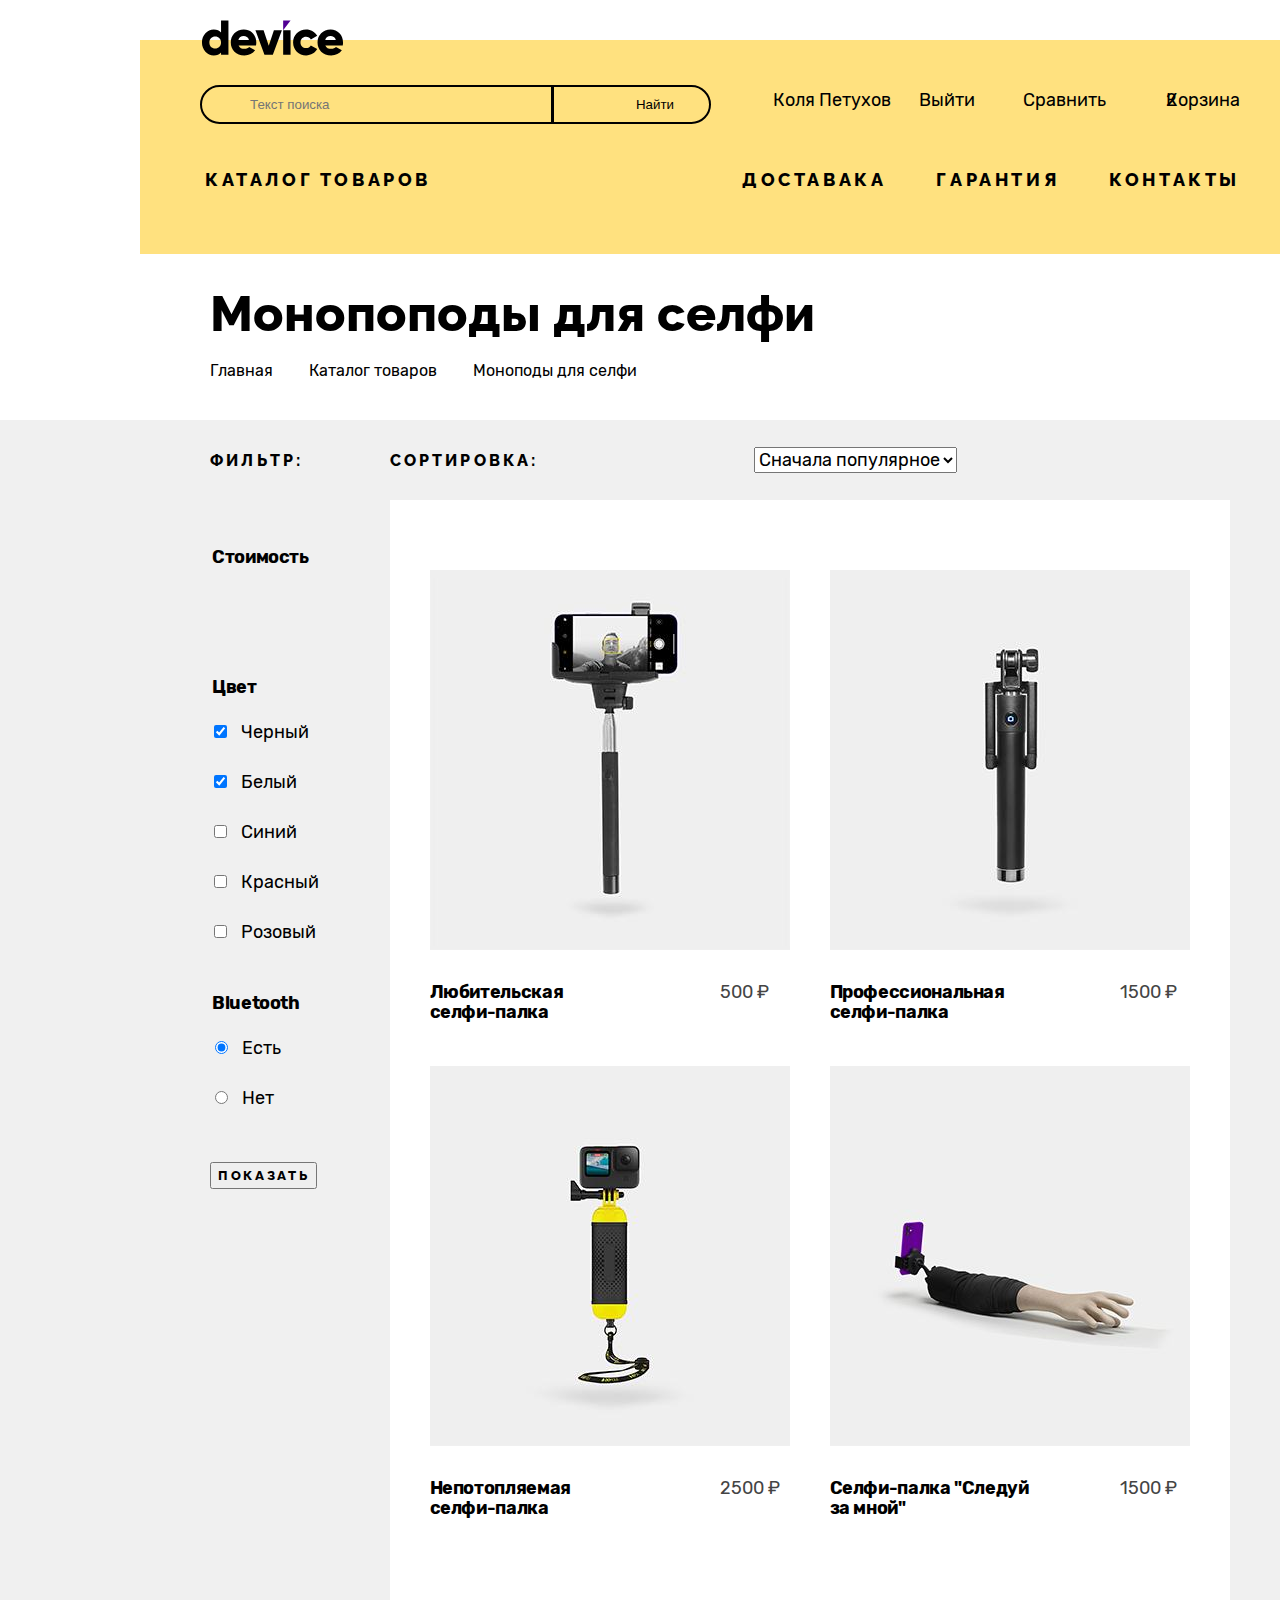
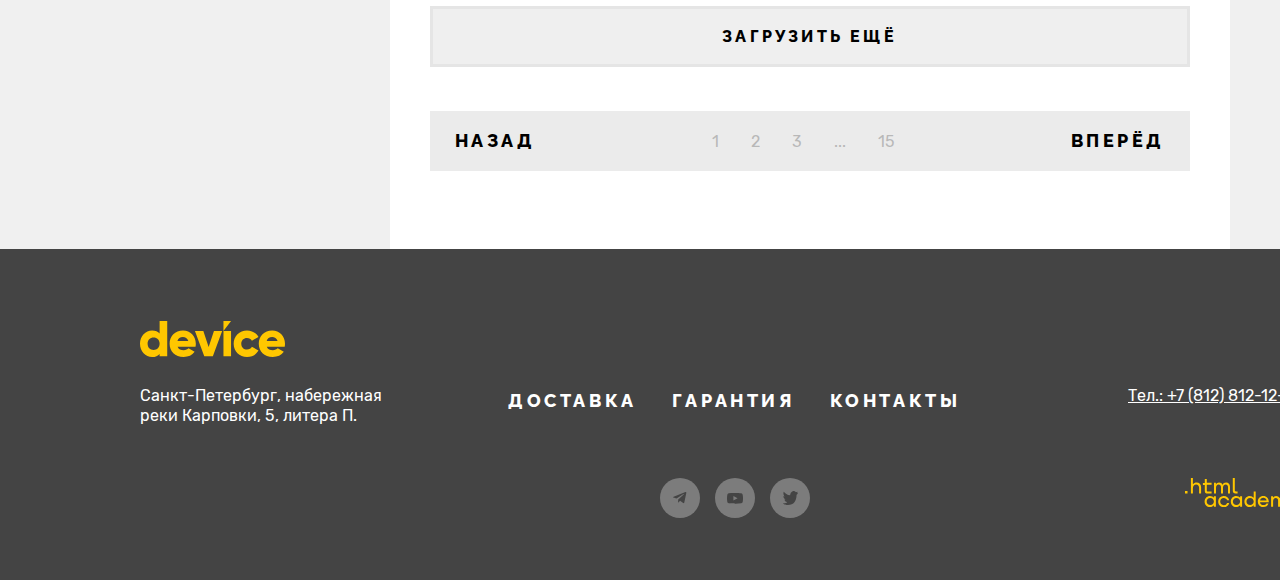
==== catalog.html @ 0ca926af "two pages add style tabl img" ====
<!DOCTYPE html>
<html lang="ru">

<head>
  <meta charset="UTF-8">
  <title>Страница каталога товаров</title>
  <link rel="stylesheet" href="styles/styles.css">
</head>

<body>
  <div class="page-container">
    <!--шапка-->
    <div class="conteiner">
      <header class="page-header">

        <!--Навигация-->

        <nav class="navigation сatalog-navigation">
          <ul class="navigation-list сatalog-navigation-user">

            <!--Лого-->

            <a class="link navigation-logo" href="index.html">
              <img class="logo" src="./images/header/logo-header.svg" alt="Логотип Интернет-магазина «Девайс»."
                width="145" height="36">
            </a>

            <form class="navigation-search" action="https://echo.htmlacademy.ru/" method="post">
              <label for="search">
                <span class="visually-hidden">Поиск</span>
                <input class="navigation-search-input catalog-navigation-search-input " name="navigation-search"
                  type="text" placeholder="Текст поиска">
                <button class="navigation-search-btn" type="submit">Найти</button>
              </label>
            </form>

            <ul class="navigation-list navigation-user">

              <li class="navigation-item">
                <a class="navigation-link catalog-user-acount" href="#">Коля Петухов</a>
              </li>

              <li class="navigation-item">
                <a class="navigation-link catalog-user-logout" href="#">Выйти</a>
              </li>

              <li class="navigation-item">
                <a class="navigation-link navigation-compare" href="#">Сравнить</a>
              </li>

              <li class="navigation-item">
                <a class="navigation-link catalog-user-curt" href="#">
                  <span class="quantity-cutrent-item">2</span>
                  Корзина

                </a>
              </li>


            </ul>

            <a class="navigation-catalog-store" href="catalog.html">
              Каталог товаров

            </a>


            <ul class="navigation-list navigation-servises">

              <li class="navigation-item">
                <a class="link navigation-link navigation-delivery" href="#">Доставака</a>
              </li>

              <li class="navigation-item">
                <a class="link navigation-link navigation-guarantee" href="#">Гарантия</a>
              </li>

              <li class="navigation-item">
                <a class="link navigation-link navigation-contacts" href="#">Контакты</a>
              </li>


            </ul>

        </nav>

      </header>
    </div>

    <!--Внутренняя страница-->

    <main class="main-inner">

      <!--Шапка внутренней страницы-->

      <header class="inner-header">

        <!--Главный заголовок внутренней страницы-->

        <h1 class="inner-header-title">Монопоподы для селфи</h1>

        <!--Хлебные крошки -->

        <ul class="header-breadcrambs-list">
          <li class="header-breadcrambs-item">
            <a class="breadcrambs-link" href="index.html">
              Главная
            </a>
          </li>
          <li class="header-breadcrambs-item">
            <a class="breadcrambs-link" href="catalog.html">
              Каталог товаров
            </a>
          </li>
          <li class="header-breadcrambs-item">
            <a class="breadcrambs-link">
              Моноподы для селфи
            </a>
          </li>
        </ul>

      </header>

      <div class="inner-container">
        <div class="conteiner">
          <!--Каталлог с продуктами внутренней страницы-->

          <section class="conteiner catalog-products">

            <!--Фильтр каталога продуктов-->

            <h2 class="visually-hidden">Список товаров с фильтрами.</h2>
            <form class="catalog-filter" action="https://echo.htmlacademy.ru" method="get">
              <label class="filters-title">Фильтр:</label>

              <fieldset class="catalog-filter-range">
                <legend class="filtres-range-title">
                  Стоимость
                </legend>
              </fieldset>

              <fieldset class="catalog-filter-group">
                <legend class="catalog-filter-title">Цвет</legend>
                <ul class="catalog-filter-list">
                  <li class="catalog-filter-item">
                    <label class="control">
                      <input class="control-input" type="checkbox" name="Черный" checked>
                      Черный
                    </label>
                  </li>
                  <li class="catalog-filter-item">
                    <label class="control">
                      <input class="control-input" type="checkbox" name="Белый" checked>
                      Белый
                    </label>
                  </li>
                  <li class="catalog-filter-item">
                    <label class="control">
                      <input class="control-input" type="checkbox" name="Синий">
                      Синий
                    </label>
                  </li>
                  <li class="catalog-filter-item">
                    <label class="control">
                      <input class="control-input" type="checkbox" name="Красный">
                      Красный
                    </label>
                  </li>
                  <li class="catalog-filter-item">
                    <label class="control">
                      <input class="control-input" type="checkbox" name="Розовый">
                      Розовый
                    </label>
                  </li>
                </ul>
              </fieldset>

              <fieldset class="catalog-filter-group">
                <legend class="catalog-filter-title">Bluetooth</legend>
                <ul class="catalog-filter-list">
                  <li class="catalog-filter-item">
                    <label class="control">
                      <input class="control-input" type="radio" name="Bluetooth" value="Есть" checked>
                      Есть
                    </label>
                  </li>
                  <li class="catalog-filter-item">
                    <label class="control">
                      <input class="control-input" type="radio" name="Bluetooth" value="Нет">
                      Нет
                    </label>
                  </li>
                </ul>
              </fieldset>

              <button class="link button" type="submit">Показать</button>
            </form>



            <!--Карточки товаров-->
            <div class="product-conteiner">
              <!--Сортировка каталога товаров-->
              <div class="catalog-sorting-box">
                <label class="select-control-title">
                  сортировка:
                  <select class="select-control">
                    <option value="popular">Сначала популярное</option>
                    <option value="cheap">Сначала дешовое</option>
                    <option value="expensive">Сначала дорогое</option>
                  </select>
                </label>

                <!--кнопки переключения вида карточек товаров-->

                <a class="link sorting-button sorting-up" href="#">
                  <span class="visually-hidden"> По возрастанию.</span>
                </a>
                <a class="link sorting-button sorting-down" href="#">
                  <span class="visually-hidden"> По убыванию.</span>
                </a>
              </div>
              <ul class="products-card-list">

                <li class="products-card">
                  <a class="products-card-link" href="product.html">

                    <img class="products-card-image" src="./images/catalog-page/products/amateur-selfie-stick.jpg"
                      width="360" height="380" alt="Любительская селфи-палка.">
                    <h3 class="products-card-title">Любительская <br>селфи-палка</h3>
                    <b class="products-card-price">500 ₽</b>
                  </a>
                </li>
                <li class="products-card">
                  <a class="products-card-link" href="product.html">

                    <img class="products-card-image" src="./images/catalog-page/products/professional-selfie-stick.jpg"
                      width="360" height="380" alt="Любительская селфи-палка.">
                    <h3 class="products-card-title">Профессиональная<br>селфи-палка</h3>
                    <b class="products-card-price">1500 ₽</b>
                  </a>
                </li>

                <li class="products-card">
                  <a class="products-card-link" href="product.html">

                    <img class="products-card-image" src="./images/catalog-page/products/unsinkable-selfie-stick.jpg"
                      width="360" height="380" alt="Любительская селфи-палка.">
                    <h3 class="products-card-title">Непотопляемая<br>селфи-палка</h3>
                    <b class="products-card-price">2500 ₽</b>
                  </a>
                </li>

                <li class="products-card">
                  <a class="products-card-link" href="product.html">

                    <img class="products-card-image" src="./images/catalog-page/products/selfie-stick-follow-me.jpg"
                      width="360" height="380" alt="Любительская селфи-палка.">
                    <h3 class="products-card-title">Селфи-палка "Следуй<br>за мной"</h3>
                    <b class="products-card-price">1500 ₽</b>
                  </a>
                </li>
              </ul>

              <!--Кнопка карточек товаров -->

              <button class="product-show-more" type="button">Загрузить ещё</button>


              <!--Пагинация карточек товаров -->

              <ul class="pagination-list">
                <li class="pagination-item">

                  <a class="pagination-prev" href="#">
                    Назад
                    <span class="visually-hidden">Передыдущая страница.</span>
                  </a>

                </li>

                <li class="pagination-item">

                  <ul class="pagination-number-list">

                    <li class="pagination-number-item">
                      <a class="number-item-link">1</a>
                    </li>

                    <li class="pagination-number-item">
                      <a class="number-item-link" href="#">2</a>
                    </li>

                    <li class="pagination-number-item">
                      <a class="number-item-link" href="#">3</a>
                    </li>

                    <li class="pagination-number-item">
                      <a class="number-item-link">...</a>
                    </li>

                    <li class="pagination-number-item">
                      <a class="number-item-link" href="#">15</a>
                    </li>

                  </ul>

                </li>

                <li class="pagination-item">
                  <a class="pagination-next" href="#">Вперёд
                    <span class="visually-hidden">Cледующая страница</span>
                  </a>
                </li>


              </ul>
            </div>
          </section>
        </div>
      </div>
    </main>

    <!--Подвал каталага-->
    <div class="footer-container">
      <div class="conteiner">
        <footer class="page-footer">
          <a class="link footer-logo-link" href="index.html">
            <img class="logo footer-logo" src="./images/footer/logo-footer.svg"
              alt="Логотип Интернет-магазина «Девайс»." width="145" height="36"></a>
          <div class="footer-servises">
            <div class="footer-contacts">
              <h2 class="visually-hidden">Контакты</h2>
              <address class="contacts-address">
                <p class="contacts-address-description">Санкт-Петербург, набережная реки Карповки, 5, литера
                  П.
                </p>
              </address>
            </div>


            <!--навигация подвала -->

            <section class="footer-navigation">

              <h2 class="visually-hidden">Навигация</h2>

              <ul class="footer-navigation-list">

                <li class="footer-navigation-item">
                  <a class="link footer-navigation-link" href="#">Доставка</a>
                </li>

                <li class="footer-navigation-item">
                  <a class="link footer-navigation-link" href="#">Гарантия</a>
                </li>

                <li class="footer-navigation-item">
                  <a class="link footer-navigation-link" href="#">Контакты</a>
                </li>

              </ul>

            </section>

            <!--телефон подвала-->

            <a class="footer-contacts-tel" href="tel:+78128121212">Тел.: +7 (812) 812-12-12</a>
          </div>
          <!--Социальные сети подвала-->
          <div class="footer-social-conteiner">
            <div class="footer-social">
              <ul class="footer-social-list">
                <li class="footer-social-item">
                  <a class="footer-social-link" href="https://t.me/htmlacademy">
                    <svg class="footer-social-ico" width="14" height="12" viewBox="0 0 14 12" fill="none"
                      xmlns="http://www.w3.org/2000/svg">
                      <path
                        d="M12.44.07.62 4.63c-.8.33-.8.78-.14.98l3.03.94 7.02-4.43c.33-.2.64-.09.39.13l-5.7 5.13-.2 3.13c.3 0 .44-.14.61-.3l1.48-1.44 3.06 2.27c.57.31.97.15 1.12-.53l2-9.48c.21-.83-.3-1.2-.85-.96Z"
                        fill="CurrentColor" />
                    </svg>
                    <span class="visually-hidden">Telegram</span>
                  </a>
                </li>

                <li class="footer-social-item">
                  <a class="footer-social-link" href="https://youtube.com/user/htmlacademyru">
                    <svg class="footer-social-ico" width="16" height="11" viewBox="0 0 16 11" fill="none"
                      xmlns="http://www.w3.org/2000/svg">
                      <path
                        d="M15.67 1.67c-.1-.32-.27-.61-.51-.84-.25-.24-.56-.41-.9-.5C13.01 0 8 0 8 0 5.9-.02 3.8.08 1.74.32 1.4.4 1.1.58.84.82c-.24.24-.42.53-.51.85A19.4 19.4 0 0 0 0 5.34C0 6.56.1 7.79.33 9c.09.32.27.61.51.85.25.23.56.4.9.5 1.27.32 6.26.32 6.26.32 2.09.02 4.18-.08 6.26-.31.34-.09.65-.26.9-.5.24-.23.42-.52.5-.84.24-1.21.35-2.44.34-3.67.02-1.23-.1-2.46-.33-3.68ZM6.4 7.62V3.05l4.18 2.29L6.4 7.62Z"
                        fill="CurrentColor" />
                    </svg>
                    <span class="visually-hidden">Youtube</span>
                  </a>
                </li>

                <li class="footer-social-item">
                  <a class="footer-social-link" href="https://t.me/htmlacademy">
                    <svg class="footer-social-ico" width="15" height="15" viewBox="0 0 15 15" fill="none"
                      xmlns="http://www.w3.org/2000/svg">
                      <path
                        d="M9.7.16c1.5-.5 2.6.3 3.2 1.1.5-.2 1.1-.4 1.7-.6 0 .8-.5 1.4-.8 1.6.7.2 1.2-.4 1.2-.4-.1.9-.9 1.7-1.4 1.9-.2 6.3-2.8 10.4-8.9 10.3h-.4c-.3 0-3.7-.4-4.3-1.8 2 .2 3.4-.4 4.1-1.1-.8-.3-2.4-.4-2.6-2.8.3.2.5.3 1.1.2-1.1-.8-2.3-1.5-2.2-3.5.3.3.9.5 1.2.4C1 5.26-.2 2.36.8.86c1.6 1.7 3.3 3.4 6.3 3.5.2-2.1 1-3.5 2.6-4.2Z"
                        fill="CurrentColor" />
                    </svg>
                    <span class="visually-hidden">Twitter</span>
                  </a>
                </li>
              </ul>
            </div>

            <div class="copyright">
              <a class="copyright-link" href="https://htmlacademy.ru/">
                <svg width="115" height="33" viewBox="0 0 115 33" fill="none" xmlns="http://www.w3.org/2000/svg">
                  <path
                    d="M0 12.9v2.6h2.5v-2.6H0ZM11.6 4.5c-1.6 0-2.8.7-3.6 1.7h-.1V0h-2v15.5h2v-5.3c0-2.1 1.3-3.6 3.3-3.6 1.8 0 2.9 1.4 2.9 3.2v5.7h2V9.4c.1-3-1.8-4.9-4.5-4.9ZM26.6 4.8h-4.8V1.1h-2v3.8h-1.9v2h1.9v6c0 1.7 1 2.7 2.7 2.7h4.1v-2h-3.7c-.7 0-1.1-.4-1.1-1.1V6.8h4.8v-2ZM41.1 4.6c-1.6 0-2.9.8-3.5 2.1h-.1c-.6-1.2-1.8-2.1-3.4-2.1-1.4 0-2.5.8-3.1 1.8h-.1V4.8H29v10.6h2V10c0-2 1-3.5 2.6-3.5 1.5 0 2.4 1 2.4 2.6v6.3h2V9.8c0-2.4 1.4-3.3 2.6-3.3 1.5 0 2.4 1 2.4 2.6v6.3h2V8.9c.1-2.5-1.4-4.3-3.9-4.3ZM47.8 12.7c0 1.7 1 2.7 2.8 2.7h2v-2h-1.7c-.7 0-1.1-.4-1.1-1.1V0h-2v12.7ZM28.9 19.7c-.9-1.1-2.2-1.8-3.9-1.8-3.1 0-5.4 2.3-5.4 5.6s2.3 5.6 5.4 5.6c1.8 0 3-.8 3.8-1.9h.1v1.6h2V18.2h-2v1.5Zm-3.6 7.4c-2.2 0-3.6-1.6-3.6-3.6s1.4-3.6 3.6-3.6 3.6 1.6 3.6 3.6c0 1.9-1.4 3.6-3.6 3.6ZM44.2 22c-.5-2.4-2.6-4.1-5.4-4.1a5.4 5.4 0 0 0-5.6 5.6c0 3.1 2.2 5.6 5.6 5.6 2.8 0 4.9-1.8 5.4-4.2h-2.1a3.4 3.4 0 0 1-3.3 2.3c-2.2 0-3.6-1.6-3.6-3.6s1.4-3.6 3.6-3.6c1.6 0 2.8 1 3.3 2.2h2.1V22ZM55.1 19.7c-.9-1.1-2.2-1.8-3.9-1.8-3.1 0-5.4 2.3-5.4 5.6s2.3 5.6 5.4 5.6c1.8 0 3-.8 3.8-1.9h.1v1.6h2V18.2h-2v1.5Zm-3.6 7.4c-2.2 0-3.6-1.6-3.6-3.6s1.4-3.6 3.6-3.6 3.6 1.6 3.6 3.6c0 1.9-1.5 3.6-3.6 3.6ZM68.7 19.8c-.9-1.1-2.2-1.9-3.9-1.9-3.1 0-5.4 2.3-5.4 5.6s2.2 5.6 5.4 5.6c1.7 0 3-.8 3.8-1.8h.1v1.5h2V13.4h-2v6.4Zm-3.6 7.3c-2.2 0-3.6-1.6-3.6-3.6s1.4-3.6 3.6-3.6 3.6 1.6 3.6 3.6c-.1 2-1.5 3.6-3.6 3.6ZM78.3 17.9c-3.3 0-5.5 2.5-5.5 5.6 0 3 2.1 5.6 5.5 5.6 2.5 0 4.5-1.3 5.2-3.6h-2.1c-.5 1-1.6 1.6-3 1.6-1.9 0-3.3-1.3-3.4-2.9h8.8c.2-3.6-2-6.3-5.5-6.3Zm0 1.9c1.7 0 3 1 3.3 2.6h-6.5c.3-1.5 1.5-2.6 3.2-2.6ZM98.2 17.9c-1.6 0-2.9.8-3.6 2h-.1c-.6-1.2-1.8-2-3.4-2-1.4 0-2.5.7-3.1 1.8v-1.5h-1.9v10.6h2v-5.4c0-2 1-3.4 2.6-3.5 1.5 0 2.4 1 2.4 2.6v6.3h2v-5.6c0-2.4 1.4-3.3 2.6-3.3 1.5 0 2.4 1 2.4 2.6v6.3h2v-6.5c.1-2.6-1.4-4.4-3.9-4.4ZM109.4 27l-3.6-8.9h-2.2l4.8 11.6c-.3.9-.7 1.2-1.7 1.2h-2.5v2h2.5c1.8 0 2.8-.8 3.5-2.6l4.7-12.2h-2.1l-3.4 8.9Z"
                    fill="#FFC700" />
                </svg>
              </a>
            </div>
          </div>
        </footer>
      </div>
    </div>
  </div>
</body>

</html>
---- styles/styles.css ----
/* Rubik */

@font-face {
  font-family: "Rubik";
  font-style: normal;
  font-weight: 400;
  font-display: swap;
  src: url("../fonts/rubik/rubik-400.woff2") format("woff2");
  font-display: swap;
}

@font-face {
  font-family: "Rubik";
  font-style: normal;
  font-weight: 700;
  font-display: swap;
  src: url("../fonts/rubik/rubik-700.woff2") format("woff2");
  font-display: swap;
}

/* Raleway */

@font-face {
  font-family: "Raleway";
  font-style: normal;
  font-weight: 800;
  font-display: swap;
  src: url("../fonts/raleway/raleway-800.woff2") format("woff2");
  font-display: swap;
}

.page-container {
  width: 1440px;
  margin: 0 auto;
  background-color: #ffffff;
  box-shadow: 0px 0px 15px rgba(0, 0, 0, 0.2);
}
.visually-hidden {
  position: absolute;
  width: 1px;
  height: 1px;
  margin: -1px;
  padding: 0;
  border: 0;
  clip: rect(0 0 0 0);
  overflow: hidden;
}

.conteiner {
  width: 1160px;
  margin: 0 auto;
}
.conteiner-background {
  width: 1440px;
  margin: 0 auto;
  background: #f0f0f0;
  margin-bottom: 70px;
}

.footer-container {
  width: 1440px;
  margin: 0 auto;
  background: #444444;
}

.inner-container {
  width: 1440px;
  margin: 0 auto;
  background: #f0f0f0;
}

.product-conteiner {
  width: 840px;
  margin: 0 auto;
  background: #ffffff;
}

html {
  height: 100%;
}

body {
  margin: 0;
  display: flex;
  flex-direction: column;
  min-height: 100%;
  font-family: "rubik", sans-serif;
  font-size: 18px;
  line-height: 30px;
  color: #000000;
  background-color: #ffffff;
}

/* Pages */

.page-header {
  background-color: #ffe17f;
}

.link {
  position: relative;
  font-family: "Raleway", sans-serif;
  font-style: normal;
  font-weight: 800;
  line-height: 21px;
  letter-spacing: 0.2em;
  text-transform: uppercase;
  text-decoration: none;
  color: inherit;
}

/* Header navigation */

.navigation {
  position: relative;
  display: flex;
  flex-wrap: wrap;
  margin: 0 auto;
  margin-top: 40px;
  padding: 45px 60px 135px;
}

.сatalog-navigation {
  padding-bottom: 37px;
}

.navigation-logo {
  position: absolute;
  top: -20px;
  left: 60px;
}

.navigation-list {
  margin: 0;
  padding: 0;
  list-style: none;
  display: flex;
  margin-left: auto;
}
.сatalog-navigation-user {
  display: flex;
  flex-wrap: wrap;
}

.navigation-search {
  width: 516px;
  margin-right: 52px;
}

.navigation-search-input {
  padding: 10px 0 10px 48px;
  width: 302px;
  margin-right: -7px;
  margin-bottom: 45px;
  background: transparent;
  border: 2px solid #000000;
  border-radius: 50px 0px 0px 50px;
}
.catalog-navigation-search-input {
  margin-right: -7px;
}

.navigation-search-btn {
  padding: 10px 0 10px 48px;
  width: 160px;
  background: transparent;
  border: 2px solid #000000;
  border-radius: 0px 50px 50px 0px;
}

.navigation-login {
  margin-right: 198px;
}

.catalog-user-logout {
  margin-right: 48px;
}

.catalog-user-acount {
  width: 119px;
  margin-right: 28px;
}

.navigation-compare {
  margin-right: 60px;
}

.quantity-cutrent-item {
  position: absolute;
}

.navigation-user a {
  font-style: normal;
  font-weight: 400;
  text-decoration: none;
  color: inherit;
}

.navigation-servises {
  padding: 0;
  font-family: "Raleway", sans-serif;
  font-style: normal;
  font-weight: 800;
  line-height: 21px;
  letter-spacing: 0.2em;
  text-transform: uppercase;
  margin-bottom: 27px;
}

.navigation-catalog-store {
  width: 236px;
  text-align: center;
  font-family: "Raleway", sans-serif;
  font-style: normal;
  font-weight: 800;
  font-size: 18px;
  line-height: 21px;
  letter-spacing: 0.2em;
  text-transform: uppercase;
  color: inherit;
  text-decoration: none;
  z-index: 2;
}

.navigation-guarantee {
  margin-right: 50px;
}

.navigation-delivery {
  margin-right: 50px;
}
.main-conteiner {
  flex-grow: 1;
}

.main-index {
  background-color: #ffffff;
}

/* Slider */
.conteiner .slider {
  margin-top: 2px;
  margin-bottom: 108px;
}

/* Togle wrap sliders*/

.slider-one {
  display: flex;
}

.slider-two {
  display: flex;
}

.slider-tree {
  display: flex;
}

.slider {
  margin: 0;
  padding: 0;
  position: relative;
  display: flex;
}

.slider-image {
  margin-top: -168px;
}

.slider-controls {
  display: flex;
  position: absolute;
  top: 56px;
}

/*Slider right left button */

.slider-prev {
  padding: 0;
  margin-left: 30px;
  margin-right: 475px;
  width: 20px;
  background-image: url("../images/main-page/slider/arrow-slider.svg");
  block-size: 60px;
  background-position: center;
  border: none;
  background-color: transparent;
  cursor: pointer;
}

.slider-next {
  padding: 0;
  width: 20px;
  background-image: url("../images/main-page/slider/arrow-slider.svg");
  block-size: 60px;
  background-position: center;
  border: none;
  background-color: transparent;
  transform: rotate(180deg);
  cursor: pointer;
}

/*slider white number*/

.slider-number {
  position: absolute;
  top: -70px;
  right: 49px;
  font-style: normal;
  font-weight: 700;
  font-size: 180px;
  text-align: right;
  color: #ffffff;
}

.slider-right-colum {
  position: relative;
  width: 560px;
  padding: 0 0 38px;
}

/*Slider pagination */

.slider-item-pagination {
  padding: 0;
  margin: 0 auto;
  position: absolute;
  bottom: 165px;
  right: 0;
  display: flex;
}

.item-pagination-button {
  padding: 0%;
  margin: 0 auto;
  width: 12px;
  height: 12px;
  background: #ffffff;
  border: 2px solid #000000;
  border-radius: 50%;
  cursor: pointer;
}

.item-pagination-button-current {
  background: #000000;
}

.item-pagination:not(:last-child) {
  margin-right: 20px;
}

/*Slider description */

.slider-item-slogan {
  padding: 0;
  margin: -28px 15px 29px 40px;
  font-family: "Raleway", sans-serif;
  font-style: normal;
  font-weight: 800;
  font-size: 50px;
  line-height: 50px;
}

.slider-item-description {
  padding: 0;
  margin: 0 0 60px 40px;
  font-style: normal;
  font-weight: 400;
}

.slider-item-more {
  margin: 0 485px 60px 40px;
}

/* Sliders dl description*/

.slider-item-features {
  padding: 0;
  margin: 0;
  margin-left: 40px;
  margin-top: 60px;
  display: flex;
  position: relative;
}

.slider-item-feature-name {
  margin-top: 42px;
  margin-right: 20px;
  font-style: normal;
  font-weight: 400;
  font-size: 16px;
  color: #444444;
}

.slider-item-feature-value {
  margin: 0;
  position: absolute;
  top: 10px;
  width: 102px;
  height: 30px;
  font-style: normal;
  font-weight: 400;
  font-size: 36px;
}

.slider-item-feature-value:last-child {
  left: 158px;
}

.slider-item-features-braslet {
  position: relative;
  padding: 0;
  margin: 0;
  margin-top: 89px;
}
.slider-item-feature-name-braslet {
  padding: 0;
  margin: 0;
  margin-left: 40px;
  font-style: normal;
  font-weight: 400;
  font-size: 16px;
  color: #444444;
}
.slider-item-feature-value-braslet {
  padding: 0;
  margin: 0;
  position: absolute;
  top: -40px;
  left: 40px;
  font-style: normal;
  font-weight: 400;
  font-size: 36px;
}

.slider-item-features-stick {
  position: relative;
  display: flex;
  padding: 0;
  margin: 0;
  margin-top: 60px;
}

.slider-item-feature-name-stick {
  padding: 0;
  margin: 0;
  margin-top: 25px;
  margin-left: 40px;
  font-style: normal;
  font-weight: 400;
  font-size: 16px;
  color: #444444;
}
.slider-item-feature-value-stick {
  padding: 0;
  margin: 0;
  top: -10px;
  position: absolute;
  left: 40px;
  font-style: normal;
  font-weight: 400;
  font-size: 36px;
}

.slider-item-feature-value-stick:nth-child(4) {
  left: 176px;
}
.slider-item-feature-value-stick:nth-child(6) {
  left: 294px;
}

/*Product categoty */

.categories-container {
  margin-bottom: 134px;
}

.categories-list {
  display: flex;
  flex-wrap: wrap;
  margin: 0;
  padding: 0;
  list-style-type: none;
}

.catalog-category-item {
  width: 160px;
  margin-right: 40px;
}

.catalog-category-item:last-child {
  margin-right: 0;
}

.catalog-category-link {
  display: block;
  margin: 0;
  padding: 0;
  font-family: "Raleway", sans-serif;
  font-size: 18px;
  line-height: 24px;
  letter-spacing: -0.02em;
  text-decoration: none;
  color: #000000;
  transition: opacity 200ms ease;
}

.catalog-category-title {
  display: block;
  min-height: 60px;
}

.catalog-category-link::before {
  content: " ";
  display: block;
  width: 160px;
  height: 160px;
  margin-bottom: 33px;
  background-color: #ffe17f;
  background-position: 50% 50%;
  background-size: 50%;
  background-repeat: no-repeat;
  transition: background-color 500ms ease;
}

.category-vr::before {
  background-image: url("../images/main-page/product-category/virtual.svg");
}

.category-monopode::before {
  background-image: url("../images/main-page/product-category/monopods.svg");
}

.category-cameras::before {
  background-image: url("../images/main-page/product-category/action-camera.svg");
}

.category-fitness::before {
  background-image: url("../images/main-page/product-category/fitness-bracelets.svg");
}

.category-watches::before {
  background-image: url("../images/main-page/product-category/smart-watch.svg");
}

.category-quadrocopters::before {
  background-image: url("../images/main-page/product-category/cvadrocopter.svg");
}

.catalog-category-link:hover::before {
  background-color: #ffc700;
}

.catalog-category-link:active {
  opacity: 0.3;
}

.catalog-category-link:focus {
  outline: 2px solid #af4fff;
  outline-offset: 2px;
}

/*Servises */

.servises {
  min-height: 289px;
}

.servises-item-features {
  position: relative;
  padding: 0;
  margin: 0;
}
.item-feature-name {
  position: absolute;
  top: -42px;
  width: 280px;
  padding: 0;
  font-family: "Raleway", sans-serif;
  font-style: normal;
  font-weight: 800;
  font-size: 18px;
  line-height: 21px;
  letter-spacing: 0.2em;
  text-transform: uppercase;
}

.item-feature-name-garanty {
  position: absolute;
  top: 50px;
  width: 280px;
  padding: 10px 120px 10px 20px;
  font-family: "Raleway", sans-serif;
  font-style: normal;
  font-weight: 800;
  font-size: 18px;
  line-height: 21px;
  letter-spacing: 0.2em;
  text-transform: uppercase;
}

.item-feature-name-credit {
  position: absolute;
  top: 120px;
  width: 280px;
  padding: 10px 120px 10px 20px;
  font-family: "Raleway", sans-serif;
  font-style: normal;
  font-weight: 800;
  font-size: 18px;
  line-height: 21px;
  letter-spacing: 0.2em;
  text-transform: uppercase;
}
.item-feature-name-current {
  position: absolute;
  top: -42px;
  width: 280px;
  padding: 10px 120px 10px 20px;
  font-family: "Raleway", sans-serif;
  font-style: normal;
  font-weight: 800;
  font-size: 18px;
  line-height: 21px;
  letter-spacing: 0.2em;
  text-transform: uppercase;
  color: #ffe17f;
  background: #000000;
}
.item-feature-value {
  position: relative;
  width: 448px;
  padding: 0;
  padding-top: 60px;
  margin-left: 543px;
}
.item-feature-value-title {
  width: 242px;
  position: absolute;
  left: -3px;
  top: -28px;
  font-family: "Raleway", sans-serif;
  font-style: normal;
  font-weight: 800;
  font-size: 50px;
  line-height: 50px;
}

/* Delivery rare */
.delivery-rare-product {
  background: #f0f0f0;
  margin-bottom: 70px;
}

.delivery-rare-product-link {
  width: 910px;
  padding: 40px 125px;
  font-family: "Raleway", sans-serif;
  font-style: normal;
  font-weight: 800;
  font-size: 20px;
  line-height: 23px;
  text-align: center;
  letter-spacing: 0.2em;
  text-transform: uppercase;
}

/* Slider pagination */

.slider-item-pagination {
  list-style: none;
}

/* About- Contacts */
.about-contacts-bloc {
  display: flex;
  color: #000000;
  background-color: #ffffff;
  padding: 47px 0 80px;
}
.about {
  width: 580px;
  padding-right: 23px;
}
.about h2 {
  font-family: "Raleway", sans-serif;
  font-style: normal;
  font-weight: 800;
  font-size: 50px;
  line-height: 50px;
  padding: 0;
  margin: 0;
  margin-bottom: 48px;
}

.contacts {
  width: 580px;
}

.contacts h2 {
  font-family: "Raleway", sans-serif;
  font-style: normal;
  font-weight: 800;
  font-size: 50px;
  line-height: 50px;
  padding: 0;
  margin: 0;
  margin-bottom: 48px;
}

.about p {
  font-style: normal;
  font-weight: 400;
  color: #444444;
  padding: 0;
  margin: 0;
  margin-bottom: 30px;
}
.contacts p {
  font-style: normal;
  font-weight: 400;
  color: #444444;
  padding: 0;
  margin: 0;
  margin-bottom: 30px;
}
.delivery-company-list {
  padding: 0;
  margin: 0;
}

.delivery-company-item {
  font-style: normal;
  font-weight: 700;
  line-height: 20px;
  letter-spacing: -0.02em;
  margin-left: 26px;
  margin-bottom: 20px;
}
.delivery-company-item:last-child {
  margin-bottom: 40px;
}
.contacts h3 {
  font-family: "Rubik", sans-serif;
  font-style: normal;
  font-weight: 700;
  font-size: 24px;
  color: #444444;
  padding: 0;
  margin: 0;
  margin-bottom: 15px;
}
.contacts-address p {
  margin: 0;
  padding: 0;
}

.contacts-address {
  margin-bottom: 30px;
}

.contacts-address-tel {
  font-style: normal;
  font-weight: 400;
  color: #444444;
}

.contacts-schedule {
  padding: 0;
  margin: 0;
  list-style: none;
  margin-bottom: 40px;
}

.contacts-schedule-item {
  font-style: normal;
  font-weight: 400;
  color: #444444;
}

/*Subscription */

.background-subscription {
  margin-top: -42px;
  padding: 64px 0 65px;
  margin-bottom: 0;
}

.subscription {
  display: flex;
  flex-wrap: wrap;
}
.subscription-title {
  width: 348px;
  font-family: "Raleway", sans-serif;
  font-style: normal;
  font-weight: 800;
  font-size: 50px;
  line-height: 50px;
  padding: 0;
  margin: 0;
  margin: 0 252px 144px 0;
}

.subscription-description {
  width: 560px;
  font-style: normal;
  font-weight: 400;
  color: #444444;
  padding: 0;
  margin: 0;
}

.subscription-form {
  margin-right: 210px;
}

.subscription-input {
  width: 557px;
  height: 52px;
  font-style: normal;
  font-weight: 400;
  color: #444444;
  opacity: 0.5;
  margin-right: -5px;
  color: #444444;

  opacity: 0.5;
}

.subscription-button {
  width: 253px;
  height: 62px;
  font-family: "Raleway", sans-serif;
  font-style: normal;
  font-size: 18px;
  font-weight: 800;
  line-height: 21px;
  text-align: center;
  letter-spacing: 0.2em;
  text-transform: uppercase;
  border: 3px solid #c4c4c4;
}

.subscription-free {
  width: 128px;
  align-self: center;
  font-style: normal;
  font-weight: 400;
  color: #444444;
  padding: 0;
  margin: 0;
}

/* Footer */

.page-footer {
  position: relative;
  background: #444444;
  padding: 72px 0 60px;
}

.footer-logo {
  position: absolute;
  margin-bottom: 57px;
}

/* Footer adress */

.footer-servises {
  display: flex;
  margin-top: 65px;
}

.contacts-address-description {
  width: 244px;
  font-style: normal;
  font-weight: 400;
  font-size: 16px;
  line-height: 20px;
  color: #ffffff;
}

.footer-contacts {
  margin-right: 124px;
}
.footer-navigation-item {
  margin-right: 35px;
}

.footer-navigation-list {
  list-style: none;
  display: flex;
  width: 444px;
  padding: 0;
  margin: 0;
  margin-bottom: 62px;
}

.footer-navigation-list a {
  font-family: "Raleway", sans-serif;
  font-style: normal;
  font-weight: 800;
  line-height: 21px;
  letter-spacing: 0.2em;
  text-transform: uppercase;
  color: #ffffff;
}

/* Footer tel */

.footer-contacts-tel {
  margin-left: auto;
  font-style: normal;
  font-weight: 400;
  font-size: 16px;
  line-height: 20px;
  color: #ffffff;
}

/* Footer social */
.footer-social-conteiner {
  display: flex;
}

.footer-social {
  margin-left: 520px;
}

.footer-social-list {
  list-style: none;
  display: flex;
  padding: 0;
  margin: 0;
}
.footer-social-link {
  position: relative;
  display: block;
  width: 40px;
  height: 40px;
  border-radius: 50%;
  background-color: rgba(255, 255, 255, 0.3);
  margin-right: 15px;
}

.footer-social-ico {
  position: absolute;
  top: 0;
  left: 0;
  bottom: 0;
  right: 0;
  display: block;
  margin: auto;
  color: #444444;
}
.copyright {
  margin-left: auto;
}
/* Catalog-inner page */

.inner-header {
  width: 1160px;
  margin: 0 auto;
}
.inner-header-title {
  font-family: "Raleway", sans-serif;
  font-style: normal;
  font-weight: 800;
  font-size: 50px;
  line-height: 50px;
  padding: 0;
  margin: 0;
  margin: 35px 0 16px 70px;
}

/* Breadcrambs inner page */

.header-breadcrambs-list {
  display: flex;
  list-style: none;
  padding: 0;
  margin: 0;
  margin-left: 70px;
  margin-bottom: 35px;
}

.header-breadcrambs-item {
  margin-right: 36px;
}

.breadcrambs-link {
  font-style: normal;
  font-weight: 400;
  font-size: 16px;
  line-height: 19px;
  text-decoration: none;
  color: inherit;
}

/* Inner filtres */
fieldset {
  border: none;
}
.catalog-filter {
  margin-left: 70px;
  padding-top: 25px;
}

.catalog-filter-list {
  list-style: none;
}

.filters-title {
  font-family: "Raleway", sans-serif;
  font-style: normal;
  font-weight: 800;
  font-size: 16px;
  line-height: 19px;
  letter-spacing: 0.2em;
  text-transform: uppercase;
}

.catalog-filter-range {
  padding: 0;
  margin: 0;
  margin-top: 72px;
  margin-bottom: 110px;
}

.filtres-range-title {
  font-style: normal;
  font-weight: 700;
  line-height: 20px;
  letter-spacing: -0.02em;
}

.catalog-filter-group {
  padding: 0;
  margin: 0;
}

.catalog-filter-list {
  padding: 0;
  margin: 0;
}

.catalog-filter-title {
  font-style: normal;
  font-weight: 700;
  line-height: 20px;
  letter-spacing: -0.02em;
  margin-bottom: 20px;
}

.catalog-filter-item {
  margin-bottom: 20px;
}
.catalog-filter-item:last-child {
  margin-bottom: 46px;
}

.control-input {
  margin-right: 10px;
}

.catalog-filter- .control {
  font-style: normal;
  font-weight: 400;
  font-size: 16px;
  line-height: 19px;
}

/* Sorting product */
.catalog-sorting-box {
  background: #f0f0f0;
  margin: 0 auto;
  padding: 25px 0 25px;
}

.select-control-title {
  font-family: "Raleway", sans-serif;
  font-style: normal;
  font-weight: 800;
  line-height: 19px;
  font-size: 16px;
  letter-spacing: 0.2em;
  text-transform: uppercase;
}

.select-control {
  font-family: "Rubik";
  font-style: normal;
  font-weight: 400;
  font-size: 18px;
  line-height: 30px;
  margin-left: 208px;
  margin-right: 238px;
}

/* Product catalog */
.catalog-products {
  display: flex;
}

.products-card-list {
  display: flex;
  flex-wrap: wrap;
  list-style: none;
  padding: 0;
  margin: 70px 0 44px 40px;
}
.products-card {
  display: grid;
  grid-template-columns: 180px 180px;
  margin-right: 40px;
  margin-bottom: 44px;
  width: 360px;
}
.products-card-link {
  display: grid;
  grid-template-columns: 260px 100px;
  text-decoration: none;
  color: inherit;
}
.products-card-title {
  grid-column: 1 / 2;
  margin: 0;
  margin-top: 32px;
  font-style: normal;
  font-weight: 700;
  font-size: 18px;
  line-height: 20px;
  letter-spacing: -0.02em;
}

.products-card-price {
  grid-column: 2/-1;
  margin-top: 32px;
  margin-left: 30px;
  font-style: normal;
  font-weight: 400;
  font-size: 18px;
  line-height: 21px;
  color: #444444;
}

.product-show-more {
  font-family: "Raleway", sans-serif;
  font-style: normal;
  font-weight: 800;
  font-size: 16px;
  line-height: 19px;
  letter-spacing: 0.2em;
  text-transform: uppercase;
  width: 760px;
  border: 3px solid #e5e5e5;
  margin: 0 40px;
  padding: 18px 0;
  cursor: pointer;
}

/* Pagination */

.pagination-list {
  display: flex;
  align-items: center;
  list-style: none;
  background: #ebebeb;
  margin: 44px 40px 78px;
  padding: 15px 25px;
}

.pagination-prev {
  font-family: "Raleway", sans-serif;
  font-style: normal;
  font-weight: 800;
  font-size: 18px;
  line-height: 21px;
  letter-spacing: 0.2em;
  text-transform: uppercase;
  text-decoration: none;
  color: inherit;
  padding: 15px 0;
  text-align: center;
}

.pagination-number-list {
  display: flex;
  list-style: none;
  margin: 0 160px;
  padding: 0;
}

.number-item-link {
  padding: 10px 16px;
  font-style: normal;
  font-weight: 400;
  font-size: 16px;
  line-height: 20px;
  color: #444444;
  opacity: 0.3;
  text-decoration: none;
}

.pagination-next {
  font-family: "Raleway", sans-serif;
  font-style: normal;
  font-weight: 800;
  font-size: 18px;
  line-height: 21px;
  letter-spacing: 0.2em;
  text-transform: uppercase;
  text-decoration: none;
  color: inherit;
}
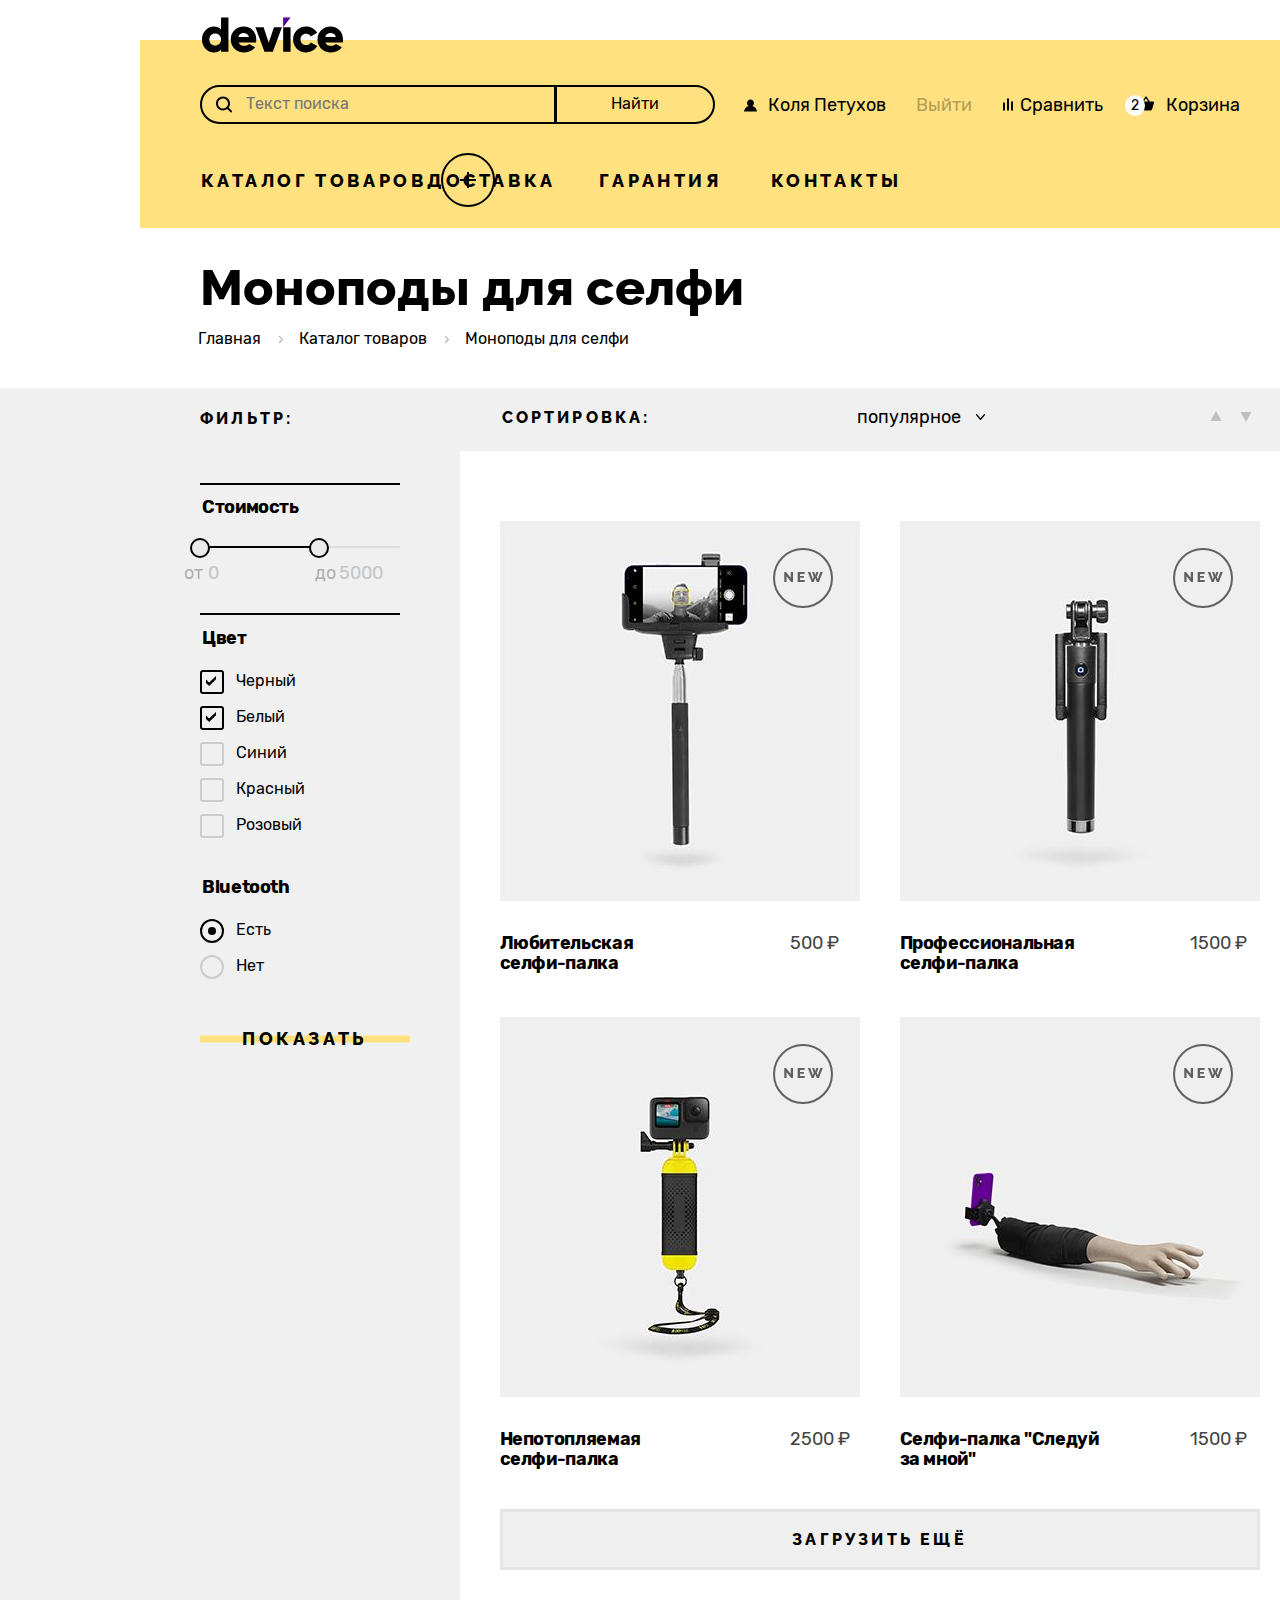
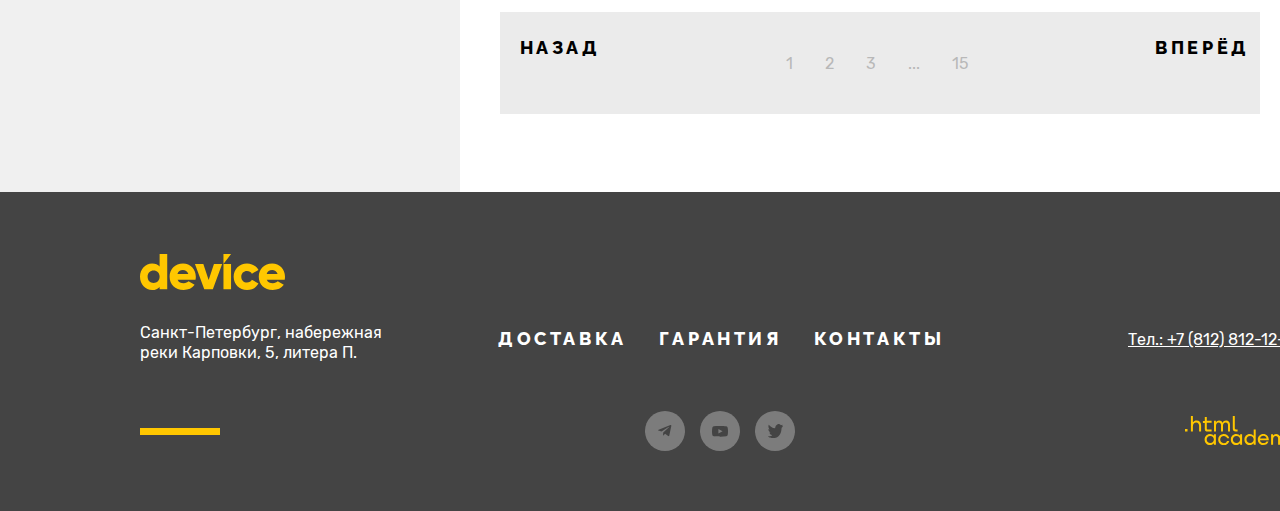
==== commit bcb39fff: "validator all pages check pixelporfect all pages check" ====
--- a/catalog.html
+++ b/catalog.html
@@ -5,6 +5,7 @@
   <meta charset="UTF-8">
   <title>Страница каталога товаров</title>
   <link rel="stylesheet" href="styles/styles.css">
+  <link rel="icon" href="favicon.ico"><!-- 32×32 -->
 </head>
 
 <body>
@@ -19,69 +20,83 @@
           <ul class="navigation-list сatalog-navigation-user">
 
             <!--Лого-->
-
-            <a class="link navigation-logo" href="index.html">
-              <img class="logo" src="./images/header/logo-header.svg" alt="Логотип Интернет-магазина «Девайс»."
-                width="145" height="36">
-            </a>
-
-            <form class="navigation-search" action="https://echo.htmlacademy.ru/" method="post">
-              <label for="search">
+            <li>
+              <a class="link navigation-logo" href="index.html">
+                <img class="logo" src="./images/header/logo-header.svg" alt="Логотип Интернет-магазина «Девайс»."
+                  width="145" height="36">
+              </a>
+            </li>
+            <li>
+              <form class="navigation-search catalog-navigation-search" action="https://echo.htmlacademy.ru/"
+                method="post">
+                <svg class="imput-search-ico" aria-hidden="true" focusable="false" width="16" height="17"
+                  viewBox="0 0 16 17" fill="none" xmlns="http://www.w3.org/2000/svg">
+                  <path
+                    d="m15.7 14.69-3.1-3.1c.9-1.2 1.4-2.6 1.4-4.2 0-3.9-3.1-7-7-7s-7 3.1-7 7 3.1 7 7 7c1.6 0 3-.5 4.2-1.4l3.1 3.1c.2.2.4.3.7.3.6 0 1-.4 1-1 0-.2-.1-.5-.3-.7ZM2 7.39c0-2.8 2.2-5 5-5s5 2.2 5 5-2.2 5-5 5-5-2.2-5-5Z"
+                    fill="CurrentColor" />
+                </svg>
+
                 <span class="visually-hidden">Поиск</span>
                 <input class="navigation-search-input catalog-navigation-search-input " name="navigation-search"
                   type="text" placeholder="Текст поиска">
-                <button class="navigation-search-btn" type="submit">Найти</button>
-              </label>
-            </form>
-
-            <ul class="navigation-list navigation-user">
-
-              <li class="navigation-item">
-                <a class="navigation-link catalog-user-acount" href="#">Коля Петухов</a>
-              </li>
-
-              <li class="navigation-item">
-                <a class="navigation-link catalog-user-logout" href="#">Выйти</a>
-              </li>
-
-              <li class="navigation-item">
-                <a class="navigation-link navigation-compare" href="#">Сравнить</a>
-              </li>
-
-              <li class="navigation-item">
-                <a class="navigation-link catalog-user-curt" href="#">
-                  <span class="quantity-cutrent-item">2</span>
-                  Корзина
-
-                </a>
-              </li>
-
-
-            </ul>
-
-            <a class="navigation-catalog-store" href="catalog.html">
-              Каталог товаров
-
-            </a>
-
-
-            <ul class="navigation-list navigation-servises">
-
-              <li class="navigation-item">
-                <a class="link navigation-link navigation-delivery" href="#">Доставака</a>
-              </li>
-
-              <li class="navigation-item">
-                <a class="link navigation-link navigation-guarantee" href="#">Гарантия</a>
-              </li>
-
-              <li class="navigation-item">
-                <a class="link navigation-link navigation-contacts" href="#">Контакты</a>
-              </li>
-
-
-            </ul>
-
+                <em class="focus-border-imput"></em>
+                <label>
+                  <button class="navigation-search-btn" type="submit">Найти</button>
+                  <em class="focus-border-btn"></em>
+                </label>
+              </form>
+            </li>
+            <li>
+              <ul class="catalog-navigation-list navigation-user">
+
+                <li class="navigation-item">
+                  <a class="navigation-link catalog-user-name" href="#">Коля Петухов</a>
+                </li>
+
+                <li class="navigation-item">
+                  <a class="navigation-link catalog-user-logout" href="#">Выйти</a>
+                </li>
+
+                <li class="navigation-item">
+                  <a class="navigation-link navigation-compare" href="#">Сравнить</a>
+                </li>
+
+                <li class="navigation-item">
+                  <a class="navigation-link navigation-cart" href="#">
+                    <span class="quantity-cutrent-item">2</span>
+                    Корзина
+                  </a>
+                </li>
+
+
+              </ul>
+            </li>
+            <li>
+              <a class="link navigation-catalog-store" href="catalog.html">
+                Каталог товаров
+                <em class="focus-border-catalog-products"></em>
+                <span class="button-store"></span>
+              </a>
+            </li>
+            <li>
+              <ul class="navigation-list navigation-servises">
+
+                <li class="navigation-item">
+                  <a class="link navigation-link navigation-delivery" href="#">Доставка</a>
+                </li>
+
+                <li class="navigation-item">
+                  <a class="link navigation-link navigation-guarantee" href="#">Гарантия</a>
+                </li>
+
+                <li class="navigation-item">
+                  <a class="link navigation-link navigation-contacts" href="#">Контакты</a>
+                </li>
+
+
+              </ul>
+            </li>
+          </ul>
         </nav>
 
       </header>
@@ -97,7 +112,7 @@
 
         <!--Главный заголовок внутренней страницы-->
 
-        <h1 class="inner-header-title">Монопоподы для селфи</h1>
+        <h1 class="inner-header-title">Моноподы для селфи</h1>
 
         <!--Хлебные крошки -->
 
@@ -137,6 +152,29 @@
                 <legend class="filtres-range-title">
                   Стоимость
                 </legend>
+                <div class="range">
+                  <div class="range-scale">
+                    <div class="range-bar">
+                      <button class="range-toggle toggle-min">
+                        <span class="visually-hidden">Изменить минимальную цену.</span>
+                      </button>
+                      <button class="range-toggle toggle-max">
+                        <span class="visually-hidden">Изменить максимальную цену.</span>
+                      </button>
+                    </div>
+                  </div>
+                  <div class="range-input-number">
+                    <div class="range-price">
+                      <label class="range-label" for="min-price">от</label>
+                      <input class="range-input" type="number" value="0" name="min-price" id="min-price">
+                    </div>
+                    <div class="range-price">
+                      <label class="range-label" for="max-price">до</label>
+                      <input class="range-input" type="number" value="5000" name="max-price" id="max-price"
+                        style="width: 90px">
+                    </div>
+                  </div>
+                </div>
               </fieldset>
 
               <fieldset class="catalog-filter-group">
@@ -144,31 +182,36 @@
                 <ul class="catalog-filter-list">
                   <li class="catalog-filter-item">
                     <label class="control">
-                      <input class="control-input" type="checkbox" name="Черный" checked>
+                      <input class="visually-hidden control-input" type="checkbox" name="Черный" checked>
+                      <span class="control-cheked"></span>
                       Черный
                     </label>
                   </li>
                   <li class="catalog-filter-item">
                     <label class="control">
-                      <input class="control-input" type="checkbox" name="Белый" checked>
+                      <input class="visually-hidden control-input" type="checkbox" name="Белый" checked>
+                      <span class="control-cheked"></span>
                       Белый
                     </label>
                   </li>
                   <li class="catalog-filter-item">
                     <label class="control">
-                      <input class="control-input" type="checkbox" name="Синий">
+                      <input class="visually-hidden control-input" type="checkbox" name="Синий">
+                      <span class="control-cheked"></span>
                       Синий
                     </label>
                   </li>
                   <li class="catalog-filter-item">
                     <label class="control">
-                      <input class="control-input" type="checkbox" name="Красный">
+                      <input class="visually-hidden control-input" type="checkbox" name="Красный">
+                      <span class="control-cheked"></span>
                       Красный
                     </label>
                   </li>
                   <li class="catalog-filter-item">
                     <label class="control">
-                      <input class="control-input" type="checkbox" name="Розовый">
+                      <input class="visually-hidden control-input" type="checkbox" name="Розовый">
+                      <span class="control-cheked"></span>
                       Розовый
                     </label>
                   </li>
@@ -180,20 +223,22 @@
                 <ul class="catalog-filter-list">
                   <li class="catalog-filter-item">
                     <label class="control">
-                      <input class="control-input" type="radio" name="Bluetooth" value="Есть" checked>
+                      <input class="visually-hidden control-input" type="radio" name="Bluetooth" value="Есть" checked>
+                      <span class="control-cheked"></span>
                       Есть
                     </label>
                   </li>
                   <li class="catalog-filter-item">
                     <label class="control">
-                      <input class="control-input" type="radio" name="Bluetooth" value="Нет">
+                      <input class="visually-hidden control-input" type="radio" name="Bluetooth" value="Нет">
+                      <span class="control-cheked"></span>
                       Нет
                     </label>
                   </li>
                 </ul>
               </fieldset>
 
-              <button class="link button" type="submit">Показать</button>
+              <button class="link yellow-button filter-button" type="submit">Показать</button>
             </form>
 
 
@@ -205,9 +250,9 @@
                 <label class="select-control-title">
                   сортировка:
                   <select class="select-control">
-                    <option value="popular">Сначала популярное</option>
-                    <option value="cheap">Сначала дешовое</option>
-                    <option value="expensive">Сначала дорогое</option>
+                    <option value="popular">популярное</option>
+                    <option value="cheap">дешовое</option>
+                    <option value="expensive">дорогое</option>
                   </select>
                 </label>
 
@@ -227,8 +272,16 @@
 
                     <img class="products-card-image" src="./images/catalog-page/products/amateur-selfie-stick.jpg"
                       width="360" height="380" alt="Любительская селфи-палка.">
+                    <svg class="products-card-new" aria-hidden="true" focusable="false" width="60" height="60"
+                      viewBox="0 0 60 60" fill="none" xmlns="http://www.w3.org/2000/svg">
+                      <circle cx="30" cy="30" r="29" stroke="#000" stroke-opacity=".6" stroke-width="2" />
+                      <path
+                        d="M13.56 28.32V34h-2.3v-9.94h1.83l4.6 5.85v-5.85H20V34H18.1l-4.55-5.68Zm18.12 3.66V34h-6.99v-9.94h6.86v2.02h-4.56V28h3.92v1.86h-3.92v2.11h4.69Zm7.47-7.9h2.11l1.04 3.17 1.03-3.18h2.13l-1.7 4.62 1.02 2.65 2.49-7.28h2.5L45.9 34h-2l-1.6-3.9-1.6 3.9h-2l-3.86-9.94h2.49l2.5 7.28.98-2.65-1.66-4.62Z"
+                        fill="#000" fill-opacity=".6" />
+                    </svg>
                     <h3 class="products-card-title">Любительская <br>селфи-палка</h3>
                     <b class="products-card-price">500 ₽</b>
+                    <span class="products-card-more">Подробнее</span>
                   </a>
                 </li>
                 <li class="products-card">
@@ -236,8 +289,16 @@
 
                     <img class="products-card-image" src="./images/catalog-page/products/professional-selfie-stick.jpg"
                       width="360" height="380" alt="Любительская селфи-палка.">
+                    <svg class="products-card-new" aria-hidden="true" focusable="false" width="60" height="60"
+                      viewBox="0 0 60 60" fill="none" xmlns="http://www.w3.org/2000/svg">
+                      <circle cx="30" cy="30" r="29" stroke="#000" stroke-opacity=".6" stroke-width="2" />
+                      <path
+                        d="M13.56 28.32V34h-2.3v-9.94h1.83l4.6 5.85v-5.85H20V34H18.1l-4.55-5.68Zm18.12 3.66V34h-6.99v-9.94h6.86v2.02h-4.56V28h3.92v1.86h-3.92v2.11h4.69Zm7.47-7.9h2.11l1.04 3.17 1.03-3.18h2.13l-1.7 4.62 1.02 2.65 2.49-7.28h2.5L45.9 34h-2l-1.6-3.9-1.6 3.9h-2l-3.86-9.94h2.49l2.5 7.28.98-2.65-1.66-4.62Z"
+                        fill="#000" fill-opacity=".6" />
+                    </svg>
                     <h3 class="products-card-title">Профессиональная<br>селфи-палка</h3>
                     <b class="products-card-price">1500 ₽</b>
+                    <span class="products-card-more">Подробнее</span>
                   </a>
                 </li>
 
@@ -246,8 +307,16 @@
 
                     <img class="products-card-image" src="./images/catalog-page/products/unsinkable-selfie-stick.jpg"
                       width="360" height="380" alt="Любительская селфи-палка.">
+                    <svg class="products-card-new" aria-hidden="true" focusable="false" width="60" height="60"
+                      viewBox="0 0 60 60" fill="none" xmlns="http://www.w3.org/2000/svg">
+                      <circle cx="30" cy="30" r="29" stroke="#000" stroke-opacity=".6" stroke-width="2" />
+                      <path
+                        d="M13.56 28.32V34h-2.3v-9.94h1.83l4.6 5.85v-5.85H20V34H18.1l-4.55-5.68Zm18.12 3.66V34h-6.99v-9.94h6.86v2.02h-4.56V28h3.92v1.86h-3.92v2.11h4.69Zm7.47-7.9h2.11l1.04 3.17 1.03-3.18h2.13l-1.7 4.62 1.02 2.65 2.49-7.28h2.5L45.9 34h-2l-1.6-3.9-1.6 3.9h-2l-3.86-9.94h2.49l2.5 7.28.98-2.65-1.66-4.62Z"
+                        fill="#000" fill-opacity=".6" />
+                    </svg>
                     <h3 class="products-card-title">Непотопляемая<br>селфи-палка</h3>
                     <b class="products-card-price">2500 ₽</b>
+                    <span class="products-card-more">Подробнее</span>
                   </a>
                 </li>
 
@@ -256,8 +325,16 @@
 
                     <img class="products-card-image" src="./images/catalog-page/products/selfie-stick-follow-me.jpg"
                       width="360" height="380" alt="Любительская селфи-палка.">
+                    <svg class="products-card-new" aria-hidden="true" focusable="false" width="60" height="60"
+                      viewBox="0 0 60 60" fill="none" xmlns="http://www.w3.org/2000/svg">
+                      <circle cx="30" cy="30" r="29" stroke="#000" stroke-opacity=".6" stroke-width="2" />
+                      <path
+                        d="M13.56 28.32V34h-2.3v-9.94h1.83l4.6 5.85v-5.85H20V34H18.1l-4.55-5.68Zm18.12 3.66V34h-6.99v-9.94h6.86v2.02h-4.56V28h3.92v1.86h-3.92v2.11h4.69Zm7.47-7.9h2.11l1.04 3.17 1.03-3.18h2.13l-1.7 4.62 1.02 2.65 2.49-7.28h2.5L45.9 34h-2l-1.6-3.9-1.6 3.9h-2l-3.86-9.94h2.49l2.5 7.28.98-2.65-1.66-4.62Z"
+                        fill="#000" fill-opacity=".6" />
+                    </svg>
                     <h3 class="products-card-title">Селфи-палка "Следуй<br>за мной"</h3>
                     <b class="products-card-price">1500 ₽</b>
+                    <span class="products-card-more">Подробнее</span>
                   </a>
                 </li>
               </ul>
@@ -322,6 +399,7 @@
     </main>
 
     <!--Подвал каталага-->
+
     <div class="footer-container">
       <div class="conteiner">
         <footer class="page-footer">
@@ -331,7 +409,7 @@
           <div class="footer-servises">
             <div class="footer-contacts">
               <h2 class="visually-hidden">Контакты</h2>
-              <address class="contacts-address">
+              <address class="footer-contacts-address">
                 <p class="contacts-address-description">Санкт-Петербург, набережная реки Карповки, 5, литера
                   П.
                 </p>
--- a/styles/styles.css
+++ b/styles/styles.css
@@ -91,6 +91,53 @@
   background-color: #ffffff;
 }
 
+/*Yllow-button */
+
+.yellow-button {
+  z-index: 3;
+  display: block;
+  box-sizing: border-box;
+  padding: 10px 2px;
+  font-size: 18px;
+  text-align: center;
+  border: none;
+  background-color: transparent;
+  cursor: pointer;
+}
+
+.yellow-button::after {
+  content: "";
+  position: absolute;
+  top: 50%;
+  left: 0;
+  right: 0;
+  z-index: -2;
+  display: block;
+  height: 7px;
+  transform: translateY(-50%);
+  transition: height 500ms, background-color 500ms ease;
+}
+
+.yellow-button:hover::after {
+  height: 100%;
+}
+
+.yellow-button::after {
+  background-color: #ffe17f;
+}
+
+.yellow-button:focus {
+  outline: 2px solid #af4fff;
+}
+.yellow-button:active::after {
+  outline: none;
+  background-color: #ffc700;
+}
+
+.yellow-button:disabled {
+  opacity: 0.3;
+}
+
 /* Pages */
 
 .page-header {
@@ -117,17 +164,27 @@
   flex-wrap: wrap;
   margin: 0 auto;
   margin-top: 40px;
-  padding: 45px 60px 135px;
+  padding: 45px 60px 123px;
 }
 
 .сatalog-navigation {
-  padding-bottom: 37px;
+  padding-bottom: 10px;
 }
 
 .navigation-logo {
   position: absolute;
-  top: -20px;
+  top: -23px;
   left: 60px;
+}
+.navigation-logo:hover {
+  opacity: 0.6;
+}
+.navigation-logo:focus {
+  outline: 2px solid #af4fff;
+}
+
+.navigation-logo:active {
+  opacity: 0.3;
 }
 
 .navigation-list {
@@ -136,60 +193,439 @@
   list-style: none;
   display: flex;
   margin-left: auto;
-}
+  margin-top: 0px;
+}
+
+.index-navigation-list {
+  margin: 0;
+  padding: 0;
+  list-style: none;
+  display: flex;
+  margin-top: 0px;
+}
+
+.catalog-navigation-list {
+  margin: 0;
+  padding: 0;
+  list-style: none;
+  display: flex;
+  margin-right: auto;
+  margin-top: 5px;
+  margin-bottom: 50px;
+}
+
 .сatalog-navigation-user {
   display: flex;
   flex-wrap: wrap;
 }
+.navigation-link {
+  text-decoration: none;
+  color: #000000;
+}
 
 .navigation-search {
+  position: relative;
   width: 516px;
   margin-right: 52px;
 }
+.index-navigation-search {
+  position: relative;
+  width: 516px;
+  margin-right: 27px;
+}
+
+.catalog-navigation-search {
+  position: relative;
+  width: 516px;
+  margin-right: 27px;
+  margin-bottom: -2px;
+}
+
+.imput-search-ico {
+  position: absolute;
+  top: 11px;
+  left: 16px;
+}
 
 .navigation-search-input {
-  padding: 10px 0 10px 48px;
-  width: 302px;
-  margin-right: -7px;
+  font-family: "Rubik", sans-serif;
+  font-style: normal;
+  font-weight: 400;
+  font-size: 16px;
+  line-height: 20px;
+  color: #c6ae63;
+  padding: 7px 0 8px 44px;
+  width: 309px;
   margin-bottom: 45px;
   background: transparent;
   border: 2px solid #000000;
   border-radius: 50px 0px 0px 50px;
-}
+  cursor: pointer;
+}
+
+.focus-border-imput {
+  position: absolute;
+  top: -7px;
+  left: -4px;
+  z-index: 1;
+  display: none;
+  width: 358px;
+  height: 48px;
+  border: 2px solid #af4fff;
+}
+
+.navigation-search-input:focus + .focus-border-imput {
+  display: block;
+}
+
+.navigation-search-input:focus:not(:placeholder-shown) {
+  color: #000000;
+}
+
+.navigation-search-input:disabled {
+  opacity: 0.3;
+  pointer-events: none;
+}
+
 .catalog-navigation-search-input {
   margin-right: -7px;
 }
 
 .navigation-search-btn {
-  padding: 10px 0 10px 48px;
-  width: 160px;
+  box-sizing: border-box;
+  font-family: "Rubik", sans-serif;
+  font-style: normal;
+  font-weight: 400;
+  font-size: 16px;
+  line-height: 20px;
+  padding: 7px 0px 8px;
+  min-width: 161px;
   background: transparent;
   border: 2px solid #000000;
   border-radius: 0px 50px 50px 0px;
+  cursor: pointer;
+}
+
+.index-navigation-search-btn {
+  margin-left: -7px;
+}
+
+.navigation-search-btn:hover {
+  background-color: #000000;
+  color: #ffffff;
+}
+
+.focus-border-btn {
+  position: absolute;
+  top: -7px;
+  left: 348px;
+  z-index: 1;
+  display: none;
+  width: 164px;
+  height: 48px;
+  border: 2px solid #af4fff;
+  cursor: pointer;
+}
+
+.navigation-search-btn:focus + .focus-border-btn {
+  display: block;
+}
+
+.navigation-search-btn:active {
+  background-color: #000000;
+  color: #303030;
+}
+
+.navigation-search-btn:disabled {
+  opacity: 0.3;
+  pointer-events: none;
 }
 
 .navigation-login {
-  margin-right: 198px;
+  display: block;
+  margin-right: 144px;
+  background: no-repeat 1px 9px url(../images/header/intries-lk-ico.svg);
+  padding-left: 27px;
+  margin-top: 5px;
+}
+
+.navigation-login:hover {
+  opacity: 0.6;
+}
+
+.navigation-login:focus {
+  outline: 2px solid #af4fff;
+}
+
+.navigation-login:active {
+  opacity: 0.3;
+  outline: none;
 }
 
 .catalog-user-logout {
-  margin-right: 48px;
-}
-
-.catalog-user-acount {
+  margin-left: 5px;
+  margin-right: 30px;
+  opacity: 0.3;
+}
+
+.catalog-user-logout:hover {
+  opacity: 1;
+}
+
+.catalog-user-logout:focus {
+  outline: 2px solid #af4fff;
+}
+
+.catalog-user-logout:active {
+  opacity: 0.3;
+  outline: none;
+}
+
+.catalog-user-name {
+  display: block;
   width: 119px;
-  margin-right: 28px;
+  padding-left: 25px;
+  margin-right: 24px;
+  background: no-repeat 1px 9px url(../images/header/intries-lk-ico.svg);
+}
+
+.catalog-user-name:hover {
+  opacity: 0.6;
+}
+
+.catalog-user-name:focus {
+  outline: 2px solid #af4fff;
+}
+
+.catalog-user-name:active {
+  opacity: 0.3;
+  outline: none;
 }
 
 .navigation-compare {
-  margin-right: 60px;
+  display: block;
+  background: no-repeat 1px 8px url(../images/header/compare-ico.svg);
+  padding-left: 18px;
+  padding-right: 34px;
+}
+
+.index-navigation-compare {
+  display: block;
+  background: no-repeat 33px 9px url(../images/header/compare-ico.svg);
+  padding-left: 52px;
+  padding-right: 34px;
+  margin-top: 5px;
+}
+
+.navigation-compare:hover {
+  opacity: 0.6;
+}
+
+.navigation-compare:focus {
+  outline: 2px solid #af4fff;
+}
+
+.navigation-compare:active {
+  opacity: 0.3;
+  outline: none;
+}
+
+.navigation-cart {
+  position: relative;
+  display: block;
+  background: no-repeat 1px 6px url(../images/header/shopping-cart-ico.svg);
+  padding-left: 29px;
+}
+
+.index-navigation-cart {
+  margin-top: 5px;
+}
+
+.navigation-cart:hover {
+  opacity: 0.6;
+}
+
+.navigation-cart:focus {
+  outline: 2px solid #af4fff;
+}
+
+.navigation-cart:active {
+  opacity: 0.3;
+  outline: none;
 }
 
 .quantity-cutrent-item {
   position: absolute;
-}
-
-.navigation-user a {
+  left: -12px;
+  top: 5px;
+  padding: 2px 6px;
+  border-radius: 50%;
+  background-color: #ffffff;
+  font-family: "Rubik", sans-serif;
+  font-style: normal;
+  font-weight: 400;
+  font-size: 14px;
+  line-height: 17px;
+}
+
+.cart-ico {
+  position: absolute;
+  left: -24px;
+  top: 4px;
+}
+
+/*cart popover */
+
+.cart-container {
+  position: absolute;
+  top: 82px;
+  right: -17px;
+  z-index: 2;
+  width: 360px;
+  font-size: 18px;
+  line-height: 21px;
+  color: #ffffff;
+  background-color: #000000;
+  display: none;
+}
+
+.card_container_open {
+  display: block;
+}
+.card_container_close {
+  display: none;
+}
+
+.cart-container::after {
+  content: "";
+  background-image: url("../images/modal/tooltyp-text-arrow.svg");
+  width: 14px;
+  height: 6px;
+  position: absolute;
+  top: -6px;
+  right: 165px;
+}
+
+.cart-list {
+  display: grid;
+  padding: 20px 20px 0px 20px;
+  grid-template-columns: 1fr 44px;
+  list-style-type: none;
+  margin-bottom: 23px;
+}
+
+.cart-item-link {
+  display: grid;
+  grid-template-columns: 40px 235px;
+  cursor: pointer;
+}
+
+.cart-item-link:hover {
+  opacity: 0.6;
+}
+
+.cart-item-link:focus {
+  outline: 2px solid #af4fff;
+  z-index: 2;
+}
+
+.cart-item-link:active {
+  opacity: 0.3;
+}
+
+.cart-item-btn {
+  position: relative;
+  padding-right: 20px;
+}
+
+.item-delite {
+  position: absolute;
+  width: 20px;
+  height: 20px;
+  left: 20px;
+  border: none;
+  background-image: url("../images/cart-popover/close-btn.svg");
+  background-position: center;
+  background-repeat: no-repeat;
+  background-color: transparent;
+  cursor: pointer;
+}
+
+.item-delite:hover {
+  opacity: 0.6;
+}
+
+.item-delite:focus {
+  outline: 2px solid #af4fff;
+}
+
+.item-delite:active {
+  opacity: 0.3;
+}
+
+.cart-item-title {
+  width: 120px;
+  padding: 0;
+  margin: 0;
+  margin-left: 23px;
+  margin-right: 87px;
+  font-family: "Rubik", sans-serif;
+  font-style: normal;
+  font-weight: 400;
+  font-size: 16px;
+  line-height: 20px;
+  color: #ffffff;
+}
+
+.cart-total {
+  display: flex;
+  width: 320px;
+  padding: 0px 20px;
+  justify-content: space-between;
+  background-color: #1a1a1a;
+  font-family: "Rubik", sans-serif;
+  font-style: normal;
+  font-weight: 400;
+  font-size: 16px;
+  line-height: 20px;
+  align-items: center;
+  text-align: right;
+  color: #ffffff;
+  margin-bottom: 20px;
+}
+
+.cart-open-link {
+  display: block;
+  width: 280px;
+  padding: 14px 25px;
+  margin: 0 auto;
+  margin-bottom: 20px;
+  font-family: "Raleway", sans-serif;
+  font-size: 18px;
+  line-height: 21px;
+  letter-spacing: 0.2em;
+  color: #000000;
+  text-transform: uppercase;
+  background-color: #ffffff;
+  text-align: center;
+  cursor: pointer;
+  text-decoration: none;
+}
+
+.cart-open-link:hover {
+  background-color: #ffe17f;
+}
+
+.cart-open-link:focus {
+  outline: 2px solid #af4fff;
+}
+
+.cart-open-link:active {
+  color: rgba(0, 0, 0, 0.3);
+  background-color: #ffe17f;
+}
+
+.navigation-user .navigation-user-acount {
   font-style: normal;
   font-weight: 400;
   text-decoration: none;
@@ -208,7 +644,11 @@
 }
 
 .navigation-catalog-store {
-  width: 236px;
+  position: relative;
+  display: block;
+  box-sizing: border-box;
+  min-width: 227px;
+  height: 20px;
   text-align: center;
   font-family: "Raleway", sans-serif;
   font-style: normal;
@@ -217,18 +657,175 @@
   line-height: 21px;
   letter-spacing: 0.2em;
   text-transform: uppercase;
-  color: inherit;
+  border: 0;
+  background-color: transparent;
+}
+
+/*Submenu catalog store*/
+
+.submenu {
+  display: none;
+}
+
+.submenu-open {
+  display: block;
+}
+
+.submenu-catalog {
+  position: absolute;
+  left: 0;
+  z-index: 2;
+  display: grid;
+  width: 1100px;
+  gap: 15px;
+  grid-template-columns: 235px 200px 211px;
+  margin-top: 45px;
+  padding-bottom: 40px;
+  padding-left: 60px;
+  background-color: #ffe17f;
+}
+
+.navigation-submenu {
+  padding: 0;
+  margin: 0;
+  list-style-type: none;
+}
+
+.submenu-items {
+  margin-bottom: 18px;
+}
+
+.submenu-links {
   text-decoration: none;
+  font-family: "Rubik", sans-serif;
+  font-style: normal;
+  font-weight: 400;
+  font-size: 16px;
+  line-height: 18px;
+  color: #000000;
+}
+
+.focus-border-catalog-products {
+  position: absolute;
+  top: -20px;
+  display: none;
+  width: 298px;
+  height: 60px;
+  border: 2px solid #af4fff;
+}
+
+.navigation-catalog-store:focus > .focus-border-catalog-products {
+  display: block;
+}
+
+.navigation-catalog-store:focus-visible > .focus-border-catalog-products {
+  outline-color: #c6ae63;
+}
+
+.button-store {
+  position: absolute;
+  top: -17px;
+  left: 241px;
+  border: 2px solid black;
+  width: 50px;
+  height: 50px;
+  border-radius: 50%;
+  background-color: transparent;
+  transition: opacity 0.2s ease-in;
   z-index: 2;
 }
 
+.navigation-catalog-store:hover > .button-store {
+  opacity: 0.3;
+}
+
+.navigation-catalog-store:hover > .button-store:hover {
+  opacity: 1;
+}
+
+.button-store::before {
+  content: "";
+  position: absolute;
+  top: 0;
+  bottom: 0;
+  left: 0;
+  right: 0;
+  margin: auto;
+  width: 16px;
+  height: 2px;
+  background-color: black;
+}
+
+.button-store::after {
+  content: "";
+  position: absolute;
+  top: 0;
+  bottom: 0;
+  left: 0;
+  right: 0;
+  margin: auto;
+  width: 16px;
+  height: 2px;
+  transform: rotate(90deg);
+  transition: transform 0.2s ease-in;
+  background-color: black;
+}
+
+.navigation-catalog-store:active > .button-store:after {
+  transform: rotate(0deg);
+}
+
+.navigation-delivery {
+  display: block;
+  min-width: 125px;
+  margin-right: 43px;
+}
+.navigation-delivery:hover {
+  opacity: 0.6;
+}
+
+.navigation-delivery:focus {
+  outline: 2px solid #af4fff;
+}
+
+.navigation-delivery:active {
+  opacity: 0.3;
+  outline: none;
+}
+
 .navigation-guarantee {
-  margin-right: 50px;
-}
-
-.navigation-delivery {
-  margin-right: 50px;
-}
+  margin-right: 49px;
+}
+.navigation-guarantee:hover {
+  opacity: 0.6;
+}
+
+.navigation-guarantee:focus {
+  outline: 2px solid #af4fff;
+}
+
+.navigation-guarantee:active {
+  opacity: 0.3;
+  outline: none;
+}
+
+.navigation-contacts {
+  margin-right: -4px;
+}
+
+.navigation-contacts:hover {
+  opacity: 0.6;
+}
+
+.navigation-contacts:focus {
+  outline: 2px solid #af4fff;
+}
+
+.navigation-contacts:active {
+  opacity: 0.3;
+  outline: none;
+}
+
 .main-conteiner {
   flex-grow: 1;
 }
@@ -238,9 +835,10 @@
 }
 
 /* Slider */
+
 .conteiner .slider {
   margin-top: 2px;
-  margin-bottom: 108px;
+  margin-bottom: 69px;
 }
 
 /* Togle wrap sliders*/
@@ -265,7 +863,7 @@
 }
 
 .slider-image {
-  margin-top: -168px;
+  margin-top: -152px;
 }
 
 .slider-controls {
@@ -279,7 +877,7 @@
 .slider-prev {
   padding: 0;
   margin-left: 30px;
-  margin-right: 475px;
+  margin-right: 490px;
   width: 20px;
   background-image: url("../images/main-page/slider/arrow-slider.svg");
   block-size: 60px;
@@ -287,6 +885,25 @@
   border: none;
   background-color: transparent;
   cursor: pointer;
+}
+
+.slider-prev:hover {
+  opacity: 0.6;
+}
+
+.slider-prev:focus {
+  opacity: 1;
+  outline: 2px solid #af4fff;
+}
+
+.slider-prev:active {
+  opacity: 0.3;
+  outline: none;
+}
+
+.slider-prev:disabled {
+  opacity: 0.1;
+  outline: none;
 }
 
 .slider-next {
@@ -301,6 +918,25 @@
   cursor: pointer;
 }
 
+.slider-next:hover {
+  opacity: 0.6;
+}
+
+.slider-next:focus {
+  opacity: 1;
+  outline: 2px solid #af4fff;
+}
+
+.slider-next:active {
+  opacity: 0.3;
+  outline: none;
+}
+
+.slider-next:disabled {
+  opacity: 0.1;
+  outline: none;
+}
+
 /*slider white number*/
 
 .slider-number {
@@ -316,7 +952,7 @@
 
 .slider-right-colum {
   position: relative;
-  width: 560px;
+  width: 600px;
   padding: 0 0 38px;
 }
 
@@ -326,7 +962,7 @@
   padding: 0;
   margin: 0 auto;
   position: absolute;
-  bottom: 165px;
+  bottom: 1171px;
   right: 0;
   display: flex;
 }
@@ -342,12 +978,58 @@
   cursor: pointer;
 }
 
+.pagination-button-one::after {
+  content: "";
+  position: absolute;
+  left: -5px;
+  top: 10px;
+  display: block;
+  width: 18px;
+  height: 18px;
+  border: 2px solid transparent;
+}
+
+.pagination-button-two::after {
+  content: "";
+  position: absolute;
+  left: 27px;
+  top: 10px;
+  display: block;
+  width: 18px;
+  height: 18px;
+  border: 2px solid transparent;
+}
+
+.pagination-button-three::after {
+  content: "";
+  position: absolute;
+  left: 59px;
+  top: 10px;
+  display: block;
+  width: 18px;
+  height: 18px;
+  border: 2px solid transparent;
+}
+
 .item-pagination-button-current {
   background: #000000;
 }
 
 .item-pagination:not(:last-child) {
   margin-right: 20px;
+}
+
+.item-pagination-button:hover {
+  opacity: 0.6;
+}
+
+.item-pagination-button:focus::after {
+  border-color: #af4fff;
+}
+
+.item-pagination-button:active {
+  opacity: 0.3;
+  outline: none;
 }
 
 /*Slider description */
@@ -364,13 +1046,14 @@
 
 .slider-item-description {
   padding: 0;
-  margin: 0 0 60px 40px;
+  margin: 0 0 48px 40px;
   font-style: normal;
   font-weight: 400;
 }
 
 .slider-item-more {
-  margin: 0 485px 60px 40px;
+  margin: 0 485px 40px 46px;
+  width: 210px;
 }
 
 /* Sliders dl description*/
@@ -379,13 +1062,13 @@
   padding: 0;
   margin: 0;
   margin-left: 40px;
-  margin-top: 60px;
+  margin-top: 40px;
   display: flex;
   position: relative;
 }
 
 .slider-item-feature-name {
-  margin-top: 42px;
+  margin-top: 51px;
   margin-right: 20px;
   font-style: normal;
   font-weight: 400;
@@ -473,7 +1156,7 @@
 /*Product categoty */
 
 .categories-container {
-  margin-bottom: 134px;
+  margin-bottom: 175px;
 }
 
 .categories-list {
@@ -509,6 +1192,7 @@
 .catalog-category-title {
   display: block;
   min-height: 60px;
+  width: 160px;
 }
 
 .catalog-category-link::before {
@@ -519,7 +1203,6 @@
   margin-bottom: 33px;
   background-color: #ffe17f;
   background-position: 50% 50%;
-  background-size: 50%;
   background-repeat: no-repeat;
   transition: background-color 500ms ease;
 }
@@ -527,9 +1210,18 @@
 .category-vr::before {
   background-image: url("../images/main-page/product-category/virtual.svg");
 }
-
+.category-vr {
+  width: 97px;
+  height: 55px;
+}
 .category-monopode::before {
   background-image: url("../images/main-page/product-category/monopods.svg");
+  background-position: 50% 100%;
+}
+
+.category-monopode {
+  width: 86px;
+  height: 115px;
 }
 
 .category-cameras::before {
@@ -571,6 +1263,18 @@
   position: relative;
   padding: 0;
   margin: 0;
+}
+
+.servises-item-features::before {
+  content: "";
+  position: absolute;
+  top: -105px;
+  left: 280px;
+  margin-bottom: 70px;
+  z-index: 2;
+  width: 7px;
+  height: 319px;
+  background: #000000;
 }
 .item-feature-name {
   position: absolute;
@@ -586,35 +1290,9 @@
   text-transform: uppercase;
 }
 
-.item-feature-name-garanty {
-  position: absolute;
-  top: 50px;
-  width: 280px;
-  padding: 10px 120px 10px 20px;
-  font-family: "Raleway", sans-serif;
-  font-style: normal;
-  font-weight: 800;
-  font-size: 18px;
-  line-height: 21px;
-  letter-spacing: 0.2em;
-  text-transform: uppercase;
-}
-
-.item-feature-name-credit {
-  position: absolute;
-  top: 120px;
-  width: 280px;
-  padding: 10px 120px 10px 20px;
-  font-family: "Raleway", sans-serif;
-  font-style: normal;
-  font-weight: 800;
-  font-size: 18px;
-  line-height: 21px;
-  letter-spacing: 0.2em;
-  text-transform: uppercase;
-}
 .item-feature-name-current {
   position: absolute;
+  box-sizing: border-box;
   top: -42px;
   width: 280px;
   padding: 10px 120px 10px 20px;
@@ -628,18 +1306,91 @@
   color: #ffe17f;
   background: #000000;
 }
+
+.item-feature-name-current:hover {
+  color: rgba(255, 225, 127, 0.5);
+}
+.item-feature-name-current:focus {
+  outline: 2px solid #af4fff;
+}
+
+.item-feature-name-current:active {
+  color: rgba(255, 225, 127, 0.3);
+}
+
+.item-feature-name-garanty {
+  position: absolute;
+  top: 34px;
+  width: 160px;
+  padding: 10px 120px 10px 20px;
+  font-family: "Raleway", sans-serif;
+  font-style: normal;
+  font-weight: 800;
+  font-size: 18px;
+  line-height: 21px;
+  letter-spacing: 0.2em;
+  text-transform: uppercase;
+}
+
+.item-feature-name-credit {
+  position: absolute;
+  top: 109px;
+  width: 160px;
+  text-align: center;
+  font-family: "Raleway", sans-serif;
+  font-style: normal;
+  font-weight: 800;
+  font-size: 18px;
+  line-height: 21px;
+  letter-spacing: 0.2em;
+  text-transform: uppercase;
+}
+
 .item-feature-value {
   position: relative;
   width: 448px;
   padding: 0;
-  padding-top: 60px;
-  margin-left: 543px;
-}
+  padding-top: 52px;
+  margin-left: 405px;
+  margin-right: 110px;
+}
+
+.value-delivery::before {
+  content: "";
+  position: absolute;
+  top: -28px;
+  left: 556px;
+  width: 136px;
+  height: 164px;
+  background-image: url("../images/main-page/servises/delivery.svg");
+  background-repeat: no-repeat;
+}
+.value-garanty::before {
+  content: "";
+  position: absolute;
+  top: -26px;
+  left: 528px;
+  width: 171px;
+  height: 195px;
+  background-image: url("../images/main-page/servises/garanty.svg");
+  background-repeat: no-repeat;
+}
+.value-credit::before {
+  content: "";
+  position: absolute;
+  top: -26px;
+  left: 556px;
+  width: 156px;
+  height: 188px;
+  background-image: url("../images/main-page/servises/credit.svg");
+  background-repeat: no-repeat;
+}
+
 .item-feature-value-title {
   width: 242px;
   position: absolute;
   left: -3px;
-  top: -28px;
+  top: -32px;
   font-family: "Raleway", sans-serif;
   font-style: normal;
   font-weight: 800;
@@ -648,14 +1399,22 @@
 }
 
 /* Delivery rare */
+
 .delivery-rare-product {
   background: #f0f0f0;
-  margin-bottom: 70px;
+  margin-bottom: 73px;
+  margin-top: -3px;
+  transition: all 0.3s ease 0s;
+}
+
+.delivery-rare-product:active {
+  opacity: 0.3;
 }
 
 .delivery-rare-product-link {
-  width: 910px;
-  padding: 40px 125px;
+  position: relative;
+  width: 1160px;
+  display: block;
   font-family: "Raleway", sans-serif;
   font-style: normal;
   font-weight: 800;
@@ -664,6 +1423,49 @@
   text-align: center;
   letter-spacing: 0.2em;
   text-transform: uppercase;
+  cursor: pointer;
+}
+
+.rare-product-link-description {
+  width: 910px;
+  margin: 0 auto;
+  padding: 40px 40px 37px;
+}
+
+.delivery-rare-product-link::before {
+  content: "";
+  position: absolute;
+  left: 0;
+  width: 125px;
+  height: 100px;
+  background: #ffe17f no-repeat 39px 34px
+    url("../images/main-page/rar-delivery/delivery-car-ico.svg");
+  background-position: 50%;
+}
+
+.delivery-rare-product-link::after {
+  content: "";
+  width: 40px;
+  height: 40px;
+  right: 43px;
+  top: 30px;
+  position: absolute;
+  background: rgba(220, 220, 220, 0.5) no-repeat 2px 8px
+    url("../images/main-page/rar-delivery/i-ico.svg");
+  border-radius: 50%;
+  background-position: 50%;
+  opacity: 0.6;
+}
+
+.delivery-rare-product-link:hover::before {
+  background-color: #ffc700;
+}
+.delivery-rare-product-link:hover::after {
+  opacity: 1;
+}
+
+.delivery-rare-product-link:focus {
+  outline: 2px solid #af4fff;
 }
 
 /* Slider pagination */
@@ -673,15 +1475,16 @@
 }
 
 /* About- Contacts */
+
 .about-contacts-bloc {
   display: flex;
   color: #000000;
   background-color: #ffffff;
-  padding: 47px 0 80px;
+  padding: 47px 0 110px;
 }
 .about {
   width: 580px;
-  padding-right: 23px;
+  padding-right: 96px;
 }
 .about h2 {
   font-family: "Raleway", sans-serif;
@@ -694,8 +1497,42 @@
   margin-bottom: 48px;
 }
 
+.about-title {
+  position: relative;
+}
+
+.about-title::before {
+  content: "";
+  position: absolute;
+  top: -50px;
+  width: 84px;
+  height: 7px;
+  background-color: #000000;
+}
+
 .contacts {
   width: 580px;
+}
+
+.contacts-title {
+  position: relative;
+}
+
+.contacts-title::before {
+  content: "";
+  position: absolute;
+  top: -50px;
+  width: 84px;
+  height: 7px;
+  background-color: #000000;
+}
+
+.about-button {
+  width: 258px;
+}
+
+.contacts-button {
+  width: 258px;
 }
 
 .contacts h2 {
@@ -715,31 +1552,45 @@
   color: #444444;
   padding: 0;
   margin: 0;
+  margin-bottom: 29px;
+}
+.contacts p {
+  font-style: normal;
+  font-weight: 400;
+  color: #444444;
+  padding: 0;
+  margin: 0;
   margin-bottom: 30px;
 }
-.contacts p {
-  font-style: normal;
-  font-weight: 400;
-  color: #444444;
-  padding: 0;
-  margin: 0;
-  margin-bottom: 30px;
-}
 .delivery-company-list {
   padding: 0;
   margin: 0;
+  list-style-type: none;
 }
 
 .delivery-company-item {
+  position: relative;
   font-style: normal;
   font-weight: 700;
   line-height: 20px;
   letter-spacing: -0.02em;
-  margin-left: 26px;
-  margin-bottom: 20px;
-}
+  margin-left: 35px;
+  margin-bottom: 19px;
+}
+
+.delivery-company-item::before {
+  content: "";
+  position: absolute;
+  top: 6px;
+  left: -33px;
+  width: 8px;
+  height: 8px;
+  background-color: #ffc700;
+  border-radius: 50%;
+}
+
 .delivery-company-item:last-child {
-  margin-bottom: 40px;
+  margin-bottom: 30px;
 }
 .contacts h3 {
   font-family: "Rubik", sans-serif;
@@ -770,7 +1621,7 @@
   padding: 0;
   margin: 0;
   list-style: none;
-  margin-bottom: 40px;
+  margin-bottom: 28px;
 }
 
 .contacts-schedule-item {
@@ -783,7 +1634,7 @@
 
 .background-subscription {
   margin-top: -42px;
-  padding: 64px 0 65px;
+  padding: 64px 0 49px;
   margin-bottom: 0;
 }
 
@@ -792,46 +1643,70 @@
   flex-wrap: wrap;
 }
 .subscription-title {
-  width: 348px;
+  width: 395px;
   font-family: "Raleway", sans-serif;
   font-style: normal;
   font-weight: 800;
   font-size: 50px;
   line-height: 50px;
-  padding: 0;
-  margin: 0;
-  margin: 0 252px 144px 0;
+  padding-left: 10px;
+  margin: 0;
+  margin: 0 200px 144px 0;
 }
 
 .subscription-description {
-  width: 560px;
+  display: block;
+  width: 550px;
   font-style: normal;
   font-weight: 400;
   color: #444444;
   padding: 0;
   margin: 0;
+  margin-top: 10px;
 }
 
 .subscription-form {
-  margin-right: 210px;
+  margin-right: 218px;
 }
 
 .subscription-input {
-  width: 557px;
+  padding: 0;
+  padding-left: 16px;
+  padding-right: 20px;
+  width: 523px;
   height: 52px;
-  font-style: normal;
-  font-weight: 400;
+  font-family: "Rubik", sans-serif;
+  font-style: normal;
+  font-weight: 400;
+  margin-right: -5px;
   color: #444444;
   opacity: 0.5;
-  margin-right: -5px;
-  color: #444444;
-
-  opacity: 0.5;
+  background: #f0f0f0;
+  border: none;
+  border-bottom: 3px solid #c4c4c4;
+}
+
+.subscription-input:focus {
+  background: #dcdcdc;
+  outline: 2px solid #af4fff;
+}
+
+.subscription-input:focus:not(:placeholder-shown) {
+  color: #000000;
+  outline: none;
+  background: #f0f0f0;
+  opacity: 1;
+}
+
+.subscription-input-error {
+  border-bottom: 3px solid #ff3d3d;
 }
 
 .subscription-button {
-  width: 253px;
-  height: 62px;
+  box-sizing: border-box;
+  min-width: 253px;
+  height: 60px;
+  padding: 18px 34px;
   font-family: "Raleway", sans-serif;
   font-style: normal;
   font-size: 18px;
@@ -841,9 +1716,25 @@
   letter-spacing: 0.2em;
   text-transform: uppercase;
   border: 3px solid #c4c4c4;
+  cursor: pointer;
+}
+
+.subscription-button:hover {
+  background-color: #000000;
+  color: #ffffff;
+}
+
+.subscription-button:focus {
+  outline: 2px solid #af4fff;
+}
+
+.subscription-button:active {
+  background-color: #000000;
+  color: #444444;
 }
 
 .subscription-free {
+  position: relative;
   width: 128px;
   align-self: center;
   font-style: normal;
@@ -853,24 +1744,52 @@
   margin: 0;
 }
 
+.subscription-free::before {
+  position: absolute;
+  content: "";
+  top: 5px;
+  left: -30px;
+  width: 16px;
+  height: 16px;
+  background: #f0f0f0 no-repeat 2px
+    url("../images/main-page/subscription/check-mark-ico.svg");
+}
+
 /* Footer */
 
 .page-footer {
   position: relative;
   background: #444444;
-  padding: 72px 0 60px;
+  padding: 62px 0 53px;
 }
 
 .footer-logo {
   position: absolute;
-  margin-bottom: 57px;
+}
+
+.footer-logo-link {
+  display: block;
+  width: 148px;
+  height: 40px;
+}
+
+.footer-logo-link:hover {
+  opacity: 0.6;
+}
+.footer-logo-link:focus {
+  opacity: 1;
+  outline: 2px solid #af4fff;
+}
+.footer-logo-link:active {
+  opacity: 0.3;
+  outline: none;
 }
 
 /* Footer adress */
 
 .footer-servises {
   display: flex;
-  margin-top: 65px;
+  margin-top: 13px;
 }
 
 .contacts-address-description {
@@ -882,23 +1801,28 @@
   color: #ffffff;
 }
 
+.footer-contacts-address {
+  position: relative;
+}
+
+.footer-contacts-address::after {
+  content: "";
+  position: absolute;
+  display: block;
+  top: 105px;
+  width: 80px;
+  height: 7px;
+  background-color: #ffc700;
+}
+
 .footer-contacts {
-  margin-right: 124px;
-}
-.footer-navigation-item {
-  margin-right: 35px;
-}
-
-.footer-navigation-list {
-  list-style: none;
-  display: flex;
-  width: 444px;
-  padding: 0;
-  margin: 0;
-  margin-bottom: 62px;
-}
-
-.footer-navigation-list a {
+  margin-right: 114px;
+}
+
+.footer-navigation {
+  margin-top: 17px;
+}
+.footer-navigation-list .footer-navigation-link {
   font-family: "Raleway", sans-serif;
   font-style: normal;
   font-weight: 800;
@@ -907,11 +1831,54 @@
   text-transform: uppercase;
   color: #ffffff;
 }
+.footer-navigation-item {
+  position: relative;
+  margin-right: 32px;
+}
+
+.footer-navigation-link::after {
+  content: "";
+  position: absolute;
+  bottom: -4px;
+  right: 0;
+  height: 2px;
+  width: 100%;
+  background-color: transparent;
+}
+
+.footer-navigation-link:hover::after {
+  background-color: #ffc700;
+}
+
+.footer-navigation-item:hover a {
+  color: #ffc700;
+}
+
+.footer-navigation-link:focus {
+  outline: 2px solid #af4fff;
+}
+
+.footer-navigation-link:active {
+  opacity: 0.3;
+}
+
+.footer-navigation-list {
+  list-style: none;
+  display: flex;
+  width: 444px;
+  padding: 0;
+  margin: 0;
+  margin-bottom: 62px;
+}
 
 /* Footer tel */
 
 .footer-contacts-tel {
+  box-sizing: border-box;
+  flex-wrap: wrap;
+  height: 20px;
   margin-left: auto;
+  margin-top: 23px;
   font-style: normal;
   font-weight: 400;
   font-size: 16px;
@@ -919,13 +1886,26 @@
   color: #ffffff;
 }
 
+.footer-contacts-tel:hover {
+  color: #ffc700;
+}
+
+.footer-contacts-tel:focus {
+  outline: 2px solid #af4fff;
+}
+
+.footer-contacts-tel:active {
+  opacity: 0.3;
+}
+
 /* Footer social */
+
 .footer-social-conteiner {
   display: flex;
 }
 
 .footer-social {
-  margin-left: 520px;
+  margin-left: 505px;
 }
 
 .footer-social-list {
@@ -933,15 +1913,48 @@
   display: flex;
   padding: 0;
   margin: 0;
-}
+  margin-top: -5px;
+}
+
+.footer-social-item {
+  position: relative;
+  display: block;
+  width: 40px;
+  margin-right: 15px;
+}
+
 .footer-social-link {
   position: relative;
   display: block;
-  width: 40px;
-  height: 40px;
+  padding: 20px;
   border-radius: 50%;
   background-color: rgba(255, 255, 255, 0.3);
   margin-right: 15px;
+  outline: none;
+}
+
+.footer-social-link::before {
+  content: "";
+  display: block;
+  position: absolute;
+  top: -3px;
+  left: -3px;
+  border: 2px solid transparent;
+  width: 43px;
+  height: 43px;
+}
+
+.footer-social-link:hover {
+  background-color: #ffc700;
+}
+
+.footer-social-link:focus::before {
+  border-color: #af4fff;
+}
+
+.footer-social-link:active > .footer-social-ico {
+  outline: none;
+  opacity: 0.3;
 }
 
 .footer-social-ico {
@@ -955,8 +1968,25 @@
   color: #444444;
 }
 .copyright {
+  display: inline-block;
+  text-decoration: none;
   margin-left: auto;
-}
+  color: #ffc700;
+}
+
+.copyright:hover {
+  color: #ffffff;
+}
+
+.copyright-link:focus {
+  color: #ffc700;
+  outline: 2px solid #af4fff;
+}
+
+.copyright:active {
+  opacity: 0.3;
+}
+
 /* Catalog-inner page */
 
 .inner-header {
@@ -971,7 +2001,7 @@
   line-height: 50px;
   padding: 0;
   margin: 0;
-  margin: 35px 0 16px 70px;
+  margin: 35px 0 10px 60px;
 }
 
 /* Breadcrambs inner page */
@@ -981,12 +2011,24 @@
   list-style: none;
   padding: 0;
   margin: 0;
-  margin-left: 70px;
+  margin-left: 58px;
   margin-bottom: 35px;
 }
 
 .header-breadcrambs-item {
-  margin-right: 36px;
+  position: relative;
+  margin-right: 38px;
+}
+
+.header-breadcrambs-item:not(:last-child):before {
+  content: "";
+  position: absolute;
+  top: 13px;
+  right: -22px;
+  width: 4px;
+  height: 7px;
+  opacity: 0.3;
+  background: no-repeat url(../images/catalog-page/breadcrambs-arrow.svg);
 }
 
 .breadcrambs-link {
@@ -998,13 +2040,27 @@
   color: inherit;
 }
 
+.breadcrambs-link:hover {
+  opacity: 0.6;
+}
+
+.breadcrambs-link:focus {
+  outline: 2px solid #af4fff;
+}
+
+.breadcrambs-link:active {
+  opacity: 0.3;
+}
+
 /* Inner filtres */
+
 fieldset {
   border: none;
 }
 .catalog-filter {
-  margin-left: 70px;
-  padding-top: 25px;
+  margin-left: 60px;
+  margin-right: 28px;
+  padding-top: 15px;
 }
 
 .catalog-filter-list {
@@ -1024,16 +2080,134 @@
 .catalog-filter-range {
   padding: 0;
   margin: 0;
-  margin-top: 72px;
-  margin-bottom: 110px;
+  margin-top: 64px;
+  margin-bottom: 40px;
 }
 
 .filtres-range-title {
+  position: relative;
   font-style: normal;
   font-weight: 700;
   line-height: 20px;
   letter-spacing: -0.02em;
-}
+  margin-bottom: 29px;
+}
+
+/*range scale */
+
+.filtres-range-title::before {
+  content: "";
+  position: absolute;
+  top: -14px;
+  left: 0px;
+  width: 200px;
+  height: 2px;
+  background-color: #000000;
+}
+.filtres-range-title::after {
+  content: "";
+  position: absolute;
+  top: 116px;
+  left: 0px;
+  width: 200px;
+  height: 2px;
+  background-color: #000000;
+}
+
+.range-scale {
+  position: relative;
+  height: 2px;
+  margin-bottom: 10px;
+  background-color: #dcdcdc;
+  border-radius: 2px;
+  width: 200px;
+}
+
+.range-bar {
+  position: absolute;
+  left: 0;
+  width: 119px;
+  height: 2px;
+  background-color: #000000;
+}
+
+.toggle-min {
+  top: -8px;
+  left: -10px;
+}
+
+.range-toggle {
+  position: absolute;
+  width: 20px;
+  height: 20px;
+  background: #ebebeb;
+  border: 2px solid #000000;
+  border-radius: 50%;
+  cursor: pointer;
+  transition: all 0.3s ease 0s;
+}
+
+.range-toggle::after {
+  content: "";
+  position: absolute;
+  left: -5px;
+  top: -5px;
+  display: block;
+  width: 23px;
+  height: 21px;
+  border: 2px solid transparent;
+  border-radius: none;
+}
+.range-toggle:hover {
+  opacity: 0.5;
+}
+.range-toggle:focus {
+  outline: none;
+}
+
+.range-toggle:active {
+  background-color: #000000;
+}
+
+.range-toggle:focus::after {
+  border-color: #af4fff;
+}
+
+.toggle-max {
+  top: -8px;
+  right: -10px;
+}
+
+.range-input-number {
+  display: flex;
+  gap: 15px;
+  margin-left: -16px;
+}
+
+.range-price {
+  position: relative;
+}
+
+.range-label {
+  position: absolute;
+  top: 0;
+  left: 0;
+  color: rgba(0, 0, 0, 0.3);
+}
+
+.range-input {
+  width: 90px;
+  height: 24px;
+  padding: 0 2px;
+  padding-left: 24px;
+  color: #c4c4c4;
+  font: inherit;
+  background-color: transparent;
+  border: none;
+  appearance: textfield;
+}
+
+/*chekbox and radio*/
 
 .catalog-filter-group {
   padding: 0;
@@ -1050,14 +2224,20 @@
   font-weight: 700;
   line-height: 20px;
   letter-spacing: -0.02em;
-  margin-bottom: 20px;
+  margin-bottom: 18px;
 }
 
 .catalog-filter-item {
-  margin-bottom: 20px;
-}
+  margin-bottom: 6px;
+}
+
 .catalog-filter-item:last-child {
-  margin-bottom: 46px;
+  margin-bottom: 37px;
+}
+
+.filter-button {
+  box-sizing: border-box;
+  min-width: 210px;
 }
 
 .control-input {
@@ -1070,12 +2250,132 @@
   font-size: 16px;
   line-height: 19px;
 }
+.control {
+  position: relative;
+  display: block;
+  padding-left: 36px;
+  font-size: 16px;
+}
+
+.control:hover {
+  opacity: 0.6;
+}
+
+.control:active {
+  opacity: 0.3;
+}
+
+.control-input[type="checkbox"]:checked + .control-cheked {
+  border-color: #000000;
+}
+
+.control-cheked {
+  position: absolute;
+  top: 4px;
+  left: 0;
+  width: 20px;
+  height: 20px;
+  border: 2px solid #cccccc;
+  border-radius: 3px;
+}
+
+.control-input[type="radio"]:focus + .control-cheked:after {
+  border-color: #af4fff;
+}
+
+.control-input[type="checkbox"]:checked + .control-cheked::before {
+  position: absolute;
+  top: 4px;
+  left: 4px;
+  width: 10px;
+  height: 10px;
+  background: no-repeat
+    url(../images/catalog-page/filter-catalog/check-mark-check-box.svg);
+  content: "";
+}
+
+.control-cheked::after {
+  content: "";
+  position: absolute;
+  left: -5px;
+  top: -5px;
+  display: block;
+  width: 26px;
+  height: 26px;
+  border: 2px solid transparent;
+  border-radius: none;
+}
+.control-input[type="radio"]:checked + .control-cheked {
+  border-color: #000000;
+}
+
+.control-input[type="radio"] + .control-cheked {
+  border-radius: 50%;
+}
+
+.control-input[type="radio"]:checked + .control-cheked::before {
+  content: "";
+  position: absolute;
+  top: 6px;
+  left: 6px;
+  width: 8px;
+  height: 8px;
+  background-color: #000000;
+  border-radius: 50%;
+}
+
+.control-cheked::after {
+  content: "";
+  position: absolute;
+  left: -5px;
+  top: -5px;
+  display: block;
+  width: 26px;
+  height: 26px;
+  border: 2px solid transparent;
+  border-radius: none;
+}
 
 /* Sorting product */
+
 .catalog-sorting-box {
+  display: block;
   background: #f0f0f0;
-  margin: 0 auto;
-  padding: 25px 0 25px;
+  padding: 5px 0 19px;
+}
+
+.sorting-up {
+  display: inline-block;
+
+  width: 30px;
+  height: 20px;
+  line-height: 20px;
+  opacity: 0.2;
+  background: no-repeat 8px 8px
+    url("../images/catalog-page/sort-product-button.svg");
+  transition: all 0.3s ease 0s;
+}
+.sorting-down {
+  display: inline-block;
+  width: 24px;
+  height: 30px;
+  line-height: 20px;
+  opacity: 0.2;
+  background: no-repeat 8px 1px
+    url("../images/catalog-page/sort-product-button.svg");
+  transform: rotate(180deg);
+  transition: all 0.3s ease 0s;
+}
+
+.sorting-button:hover {
+  opacity: 0.5;
+}
+.sorting-button:focus {
+  outline: 2px solid #af4fff;
+}
+.sorting-button:active {
+  outline: none;
+  opacity: 1;
 }
 
 .select-control-title {
@@ -1086,19 +2386,46 @@
   font-size: 16px;
   letter-spacing: 0.2em;
   text-transform: uppercase;
+  margin-left: 42px;
+  margin-right: 44px;
 }
 
 .select-control {
-  font-family: "Rubik";
+  box-sizing: border-box;
+  font-family: "Rubik", sans-serif;
   font-style: normal;
   font-weight: 400;
   font-size: 18px;
   line-height: 30px;
-  margin-left: 208px;
-  margin-right: 238px;
+  margin-left: 199px;
+  margin-right: 143px;
+  padding-right: 47px;
+  color: #000000;
+  background: #f0f0f0;
+  border: none;
+  outline: none;
+  background-image: url("../images/catalog-page/check-mark-select.svg");
+  background-repeat: no-repeat;
+  background-position: right 22px center;
+  appearance: none;
+  cursor: pointer;
+  transition: all 0.3s;
+}
+
+.select-control:hover {
+  opacity: 0.6;
+}
+
+.select-control:focus {
+  outline: 2px solid #af4fff;
+}
+
+.select-control:active {
+  opacity: 0.3;
 }
 
 /* Product catalog */
+
 .catalog-products {
   display: flex;
 }
@@ -1108,20 +2435,29 @@
   flex-wrap: wrap;
   list-style: none;
   padding: 0;
-  margin: 70px 0 44px 40px;
+  margin: 70px 0 -4px 40px;
 }
 .products-card {
+  position: relative;
   display: grid;
   grid-template-columns: 180px 180px;
   margin-right: 40px;
   margin-bottom: 44px;
   width: 360px;
 }
+
+.products-card-new {
+  position: absolute;
+  top: 27px;
+  right: 27px;
+}
 .products-card-link {
   display: grid;
+  width: 360px;
   grid-template-columns: 260px 100px;
   text-decoration: none;
   color: inherit;
+  transition: all 0.3s ease 0s;
 }
 .products-card-title {
   grid-column: 1 / 2;
@@ -1158,6 +2494,71 @@
   margin: 0 40px;
   padding: 18px 0;
   cursor: pointer;
+  transition: all 0.3s ease 0s;
+}
+
+.product-show-more:hover {
+  border-color: #000000;
+}
+.product-show-more:focus {
+  outline: 2px solid #af4fff;
+}
+
+.product-show-more:active {
+  border-color: #000000;
+  opacity: 0.3;
+}
+
+.products-card-more {
+  position: absolute;
+  bottom: 252px;
+  left: 109px;
+  z-index: 2;
+  display: block;
+  font-family: "Raleway", sans-serif;
+  font-size: 18px;
+  line-height: 21px;
+  font-weight: 800;
+  text-align: center;
+  color: #000000;
+  letter-spacing: 0.2em;
+  text-transform: uppercase;
+  background-color: transparent;
+  cursor: pointer;
+  opacity: 0;
+}
+
+.products-card-more::after {
+  content: "";
+  position: absolute;
+  left: -40px;
+  top: 6px;
+  z-index: -1;
+  width: 221px;
+  height: 8px;
+  background-color: #ffe17f;
+  cursor: pointer;
+}
+
+.products-card-link:hover .products-card-more {
+  opacity: 1;
+}
+
+.products-card-link:hover .products-card-image {
+  opacity: 0.4;
+}
+
+.products-card-link:focus {
+  outline: 2px solid #af4fff;
+}
+
+.products-card-link:active .products-card-more::after {
+  opacity: 1;
+  background-color: #ffc700;
+}
+
+.products-card-link:active .products-card-image {
+  opacity: 0.4;
 }
 
 /* Pagination */
@@ -1167,8 +2568,8 @@
   align-items: center;
   list-style: none;
   background: #ebebeb;
-  margin: 44px 40px 78px;
-  padding: 15px 25px;
+  margin: 42px 40px 78px;
+  padding: 21px 0px;
 }
 
 .pagination-prev {
@@ -1181,8 +2582,21 @@
   text-transform: uppercase;
   text-decoration: none;
   color: inherit;
-  padding: 15px 0;
+  width: 128px;
+  padding: 24px 10px 26px 20px;
   text-align: center;
+}
+
+.pagination-prev:hover {
+  background-color: #dcdcdc;
+}
+
+.pagination-prev:focus {
+  outline: 2px solid #af4fff;
+}
+
+.pagination-prev:active {
+  opacity: 0.3;
 }
 
 .pagination-number-list {
@@ -1201,6 +2615,18 @@
   color: #444444;
   opacity: 0.3;
   text-decoration: none;
+}
+
+.number-item-link:hover {
+  opacity: 1;
+}
+
+.number-item-link:focus {
+  outline: 2px solid #af4fff;
+}
+
+.number-item-link:active {
+  opacity: 0.1;
 }
 
 .pagination-next {
@@ -1213,4 +2639,390 @@
   text-transform: uppercase;
   text-decoration: none;
   color: inherit;
-}
+  width: 128px;
+  padding: 24px 10px 26px 10px;
+  text-align: center;
+}
+
+.pagination-next:hover {
+  background-color: #dcdcdc;
+}
+
+.pagination-next:focus {
+  outline: 2px solid #af4fff;
+}
+
+.pagination-next:active {
+  opacity: 0.3;
+}
+
+/* Modal window */
+
+.modal-conteiner {
+  position: fixed;
+  top: 0;
+  left: 0;
+  display: flex;
+  width: 100%;
+  height: 100%;
+  background-color: rgba(0, 0, 0, 0.8);
+  z-index: 5;
+  display: none;
+}
+.modal-container-open {
+  display: block;
+}
+
+.modal {
+  position: relative;
+  margin: auto;
+  padding: 60px 70px 55px 70px;
+  background-color: #ffffff;
+  border: 10px solid #000000;
+}
+
+.modal-close-button {
+  position: absolute;
+  padding: 0;
+  top: 71px;
+  right: 70px;
+  width: 26px;
+  height: 26px;
+  background-color: #ffffff;
+  border: none;
+  background-image: url("../images/modal/modal-close-btn.svg");
+  background-repeat: no-repeat;
+  background-position: center;
+  cursor: pointer;
+}
+
+.modal-close-button:hover {
+  opacity: 0.6;
+}
+
+.modal-close-button:focus {
+  outline: 2px solid #af4fff;
+}
+
+.modal-close-button:active {
+  outline: 2px solid #af4fff;
+  opacity: 0.3;
+}
+
+.modal-title {
+  margin: 0;
+  margin-bottom: 50px;
+  font-family: "Raleway", sans-serif;
+  font-style: normal;
+  font-weight: 800;
+  font-size: 50px;
+  line-height: 50px;
+  color: #000000;
+}
+
+.modal-delivery-form {
+  display: grid;
+  grid-template-columns: 200px 120px 140px 180px;
+  grid-auto-flow: row;
+  gap: 0px 40px;
+}
+
+.auth-group {
+  position: relative;
+  width: 720px;
+  display: flex;
+  grid-column: 1/3;
+  margin-bottom: 37px;
+}
+
+.auth-title {
+  font-family: "Rubik", sans-serif;
+  font-style: normal;
+  font-weight: 700;
+  font-size: 18px;
+  line-height: 20px;
+  letter-spacing: -0.02em;
+  color: #000000;
+}
+
+.auth-name {
+  margin-right: 40px;
+  border: none;
+  background-color: #f0f0f0;
+  width: 320px;
+  margin-top: 14px;
+  padding: 20px;
+  font-family: "Rubik", sans-serif;
+  font-style: normal;
+  font-weight: 400;
+  font-size: 16px;
+  line-height: 20px;
+  opacity: 0.6;
+}
+
+.auth-name:hover {
+  background-color: #dcdcdc;
+}
+.auth-name:focus {
+  background-color: #dcdcdc;
+  outline: 2px solid #af4fff;
+  opacity: 1;
+}
+
+.auth-title-name::before {
+  content: "";
+  position: absolute;
+  top: 53px;
+  left: 325px;
+  width: 15px;
+  height: 20px;
+  background-image: url("../images/modal/modal-lk.svg");
+  background-repeat: no-repeat;
+  background-position: center;
+}
+
+.auth-email {
+  width: 320px;
+  margin-top: 14px;
+  padding: 20px;
+  border: none;
+  background-color: #f0f0f0;
+  font-family: "Rubik", sans-serif;
+  font-style: normal;
+  font-weight: 400;
+  font-size: 16px;
+  line-height: 20px;
+  opacity: 0.6;
+}
+
+.auth-email:hover {
+  background-color: #dcdcdc;
+}
+.auth-email:focus {
+  background-color: #dcdcdc;
+  outline: 2px solid #af4fff;
+  opacity: 1;
+}
+
+.auth-email-error {
+  outline: 2px solid #ff3d3d;
+}
+
+.auth-email-error-text {
+  font-family: "Rubik", sans-serif;
+  font-style: normal;
+  font-weight: 400;
+  font-size: 14px;
+  line-height: 20px;
+  color: #ff3d3d;
+}
+
+.auth-title-email::after {
+  content: "";
+  position: absolute;
+  top: 53px;
+  right: -20px;
+  width: 15px;
+  height: 20px;
+  background-image: url("../images/modal/modal-mail.svg");
+  background-repeat: no-repeat;
+  background-position: center;
+}
+
+.needs-group {
+  position: relative;
+  width: 767px;
+  display: flex;
+  grid-column: 1/3;
+  grid-row: 2/2;
+  margin-bottom: 10px;
+}
+
+.needs {
+  width: 500px;
+  margin-top: 14px;
+  padding: 20px;
+  margin-right: 40px;
+  margin-bottom: 42px;
+  border: none;
+  background-color: #f0f0f0;
+  outline: none;
+  font-family: "Rubik", sans-serif;
+  font-style: normal;
+  font-weight: 400;
+  font-size: 16px;
+  line-height: 20px;
+  opacity: 0.6;
+}
+
+.needs:hover {
+  background-color: #dcdcdc;
+}
+.needs:focus {
+  background-color: #dcdcdc;
+  outline: 2px solid #af4fff;
+  opacity: 1;
+}
+
+.quantity-needs-title {
+  width: 0px;
+  font-family: "Rubik", sans-serif;
+  font-style: normal;
+  font-weight: 700;
+  font-size: 18px;
+  line-height: 20px;
+  letter-spacing: -0.02em;
+  color: #000000;
+}
+
+.label-ico {
+  position: relative;
+  padding-right: 16px;
+  margin-bottom: 2px;
+}
+
+.needs-title {
+  font-family: "Rubik", sans-serif;
+  font-style: normal;
+  font-weight: 700;
+  font-size: 18px;
+  line-height: 20px;
+  letter-spacing: -0.02em;
+}
+
+.tooltip {
+  position: absolute;
+  top: -2px;
+  right: 0;
+  margin-right: 32px;
+  cursor: pointer;
+}
+
+.tooltip-toggle {
+  border: none;
+  background-color: transparent;
+  padding: 0;
+  margin: 0;
+  border: none;
+  display: block;
+  cursor: pointer;
+}
+
+.tooltip-icon {
+  width: 100%;
+  height: 100%;
+  color: #242424;
+}
+
+.tooltip-toggle:hover .tooltip-icon {
+  color: #af7842;
+}
+
+.tooltip-text {
+  color: #ffffff;
+  font-size: 14px;
+  line-height: 17px;
+  font-weight: normal;
+  text-transform: none;
+  padding: 5px 8px;
+  border-radius: 8px;
+  width: 160px;
+  position: absolute;
+  background: #000000;
+  box-shadow: 0px 10px 0px rgba(0, 0, 0, 0.1);
+  bottom: 100%;
+  margin-bottom: -148px;
+  left: -27px;
+  transform: translateX(-50%);
+  z-index: 1;
+  display: none;
+}
+
+.tooltip-toggle:hover + .tooltip-text,
+.tooltip-toggle:focus + .tooltip-text {
+  display: block;
+}
+
+.tooltip-text:after {
+  content: "";
+  background-image: url("../images/modal/tooltyp-text-arrow.svg");
+  width: 14px;
+  height: 6px;
+  position: absolute;
+  top: -6px;
+  right: 39px;
+}
+
+.quantity-needs {
+  padding: 0;
+  width: 60px;
+  height: 60px;
+  margin: 34px 0px;
+  border: none;
+  background: #f0f0f0;
+  text-align: center;
+  padding-left: 7px;
+  appearance: none;
+  outline: none;
+  cursor: pointer;
+}
+
+.quantity-needs:hover {
+  background-color: #dcdcdc;
+}
+
+.quantity-needs:focus {
+  background-color: #dcdcdc;
+  outline: 2px solid #af4fff;
+  z-index: 1;
+}
+
+.quantity-button {
+  position: relative;
+  width: 60px;
+  height: 60px;
+  border: none;
+  padding: 20px 22px;
+  margin: 0;
+  margin-top: 34px;
+  background: #f0f0f0;
+  cursor: pointer;
+}
+
+.quantity-button:hover {
+  background-color: #dcdcdc;
+}
+
+.quantity-button:focus {
+  background-color: #dcdcdc;
+  outline: 2px solid #af4fff;
+}
+
+.button-minus::after {
+  content: "";
+  position: absolute;
+  top: 27px;
+  right: 20px;
+  width: 15px;
+  height: 3px;
+  background-image: url("../images/modal/modal-minus.svg");
+  background-repeat: no-repeat;
+  background-position: center;
+}
+
+.button-plus::before {
+  content: "";
+  position: absolute;
+  top: 22px;
+  right: 23px;
+  width: 14px;
+  height: 13px;
+  background-image: url("../images/modal/modal-plus.svg");
+  background-repeat: no-repeat;
+  background-position: center;
+}
+
+.modal-delivery-form-button {
+  grid-column: 3/1;
+  width: 191px;
+}
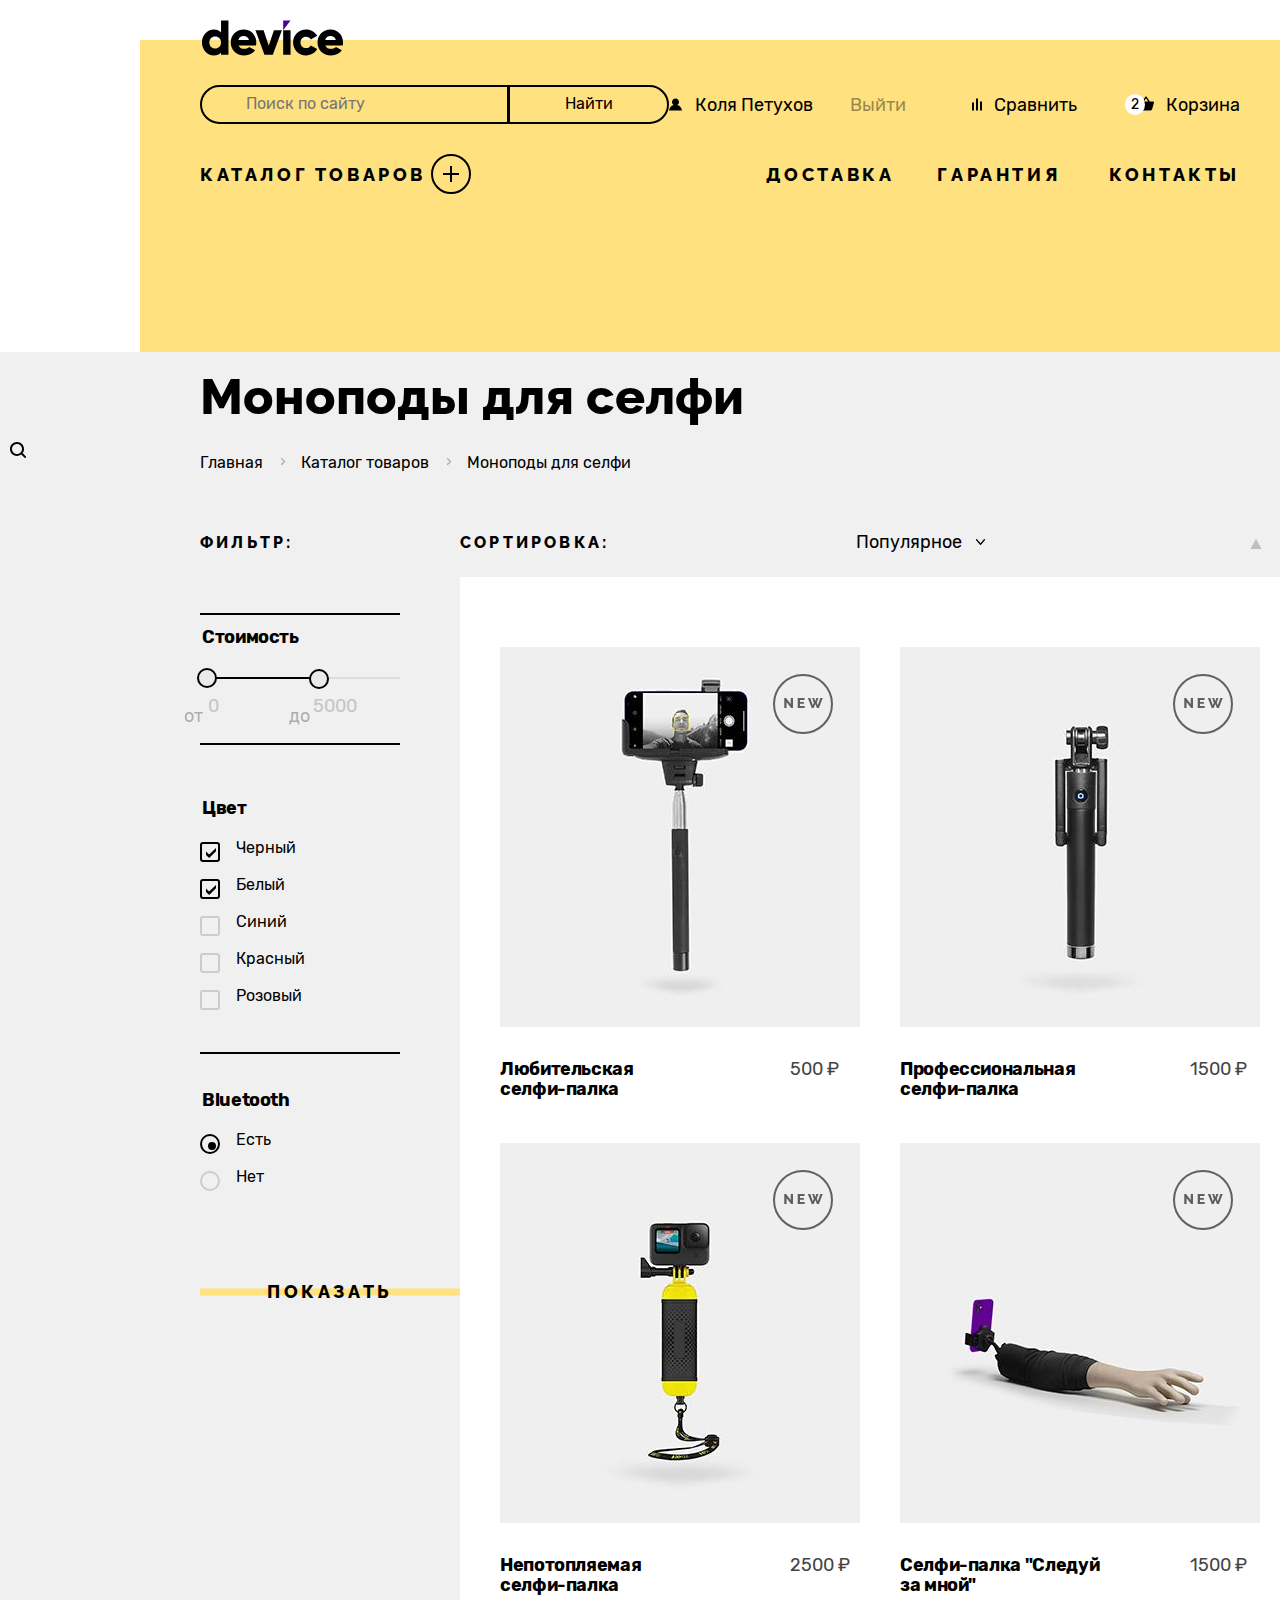
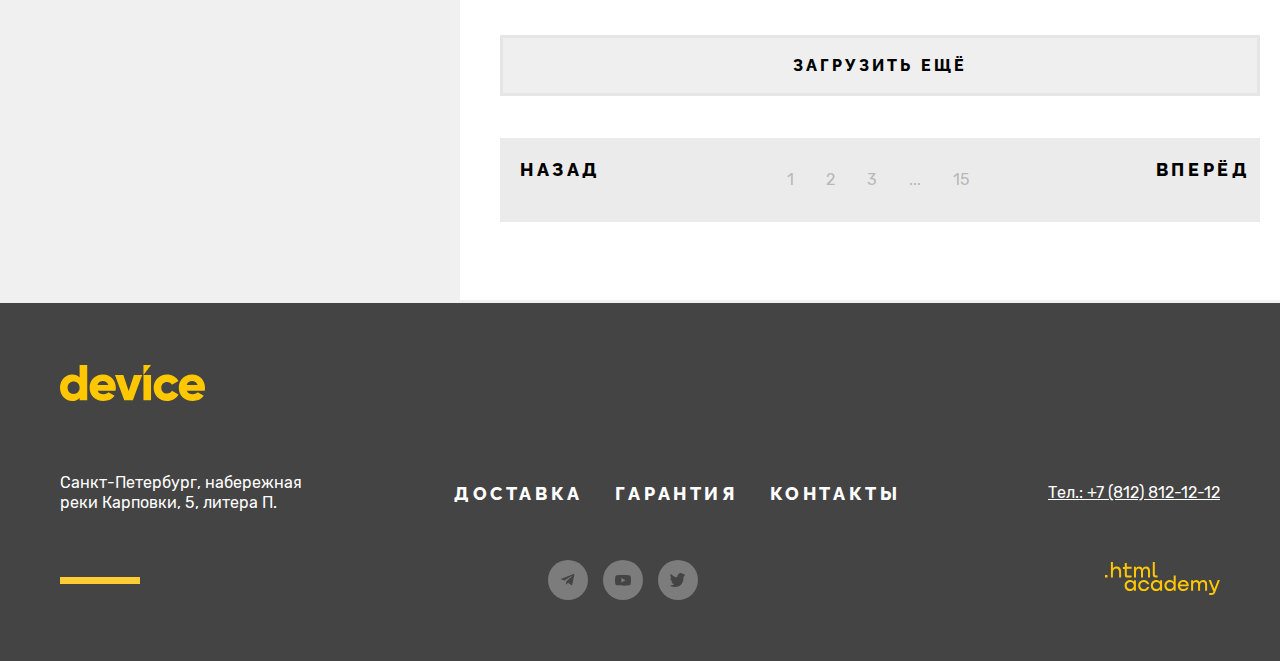
==== commit bb0d8940: "refactoring div input form" ====
--- a/catalog.html
+++ b/catalog.html
@@ -6,501 +6,613 @@
   <title>Страница каталога товаров</title>
   <link rel="stylesheet" href="styles/styles.css">
   <link rel="icon" href="favicon.ico"><!-- 32×32 -->
+  <meta name="viewport" content="width=device-width, initial-scale=1.0">
 </head>
 
 <body>
-  <div class="page-container">
+  <div class="header-container">
     <!--шапка-->
-    <div class="conteiner">
-      <header class="page-header">
-
-        <!--Навигация-->
-
-        <nav class="navigation сatalog-navigation">
-          <ul class="navigation-list сatalog-navigation-user">
-
-            <!--Лого-->
-            <li>
-              <a class="link navigation-logo" href="index.html">
-                <img class="logo" src="./images/header/logo-header.svg" alt="Логотип Интернет-магазина «Девайс»."
-                  width="145" height="36">
+
+
+
+    <header class="header">
+
+      <div class="container">
+        <!--Лого-->
+        <div class="wrapper-focus">
+          <a class="link header-logo" href="index.html">
+
+            <img class="logo" src="./images/header/logo-header.svg" alt="Логотип Интернет-магазина «Девайс»."
+              width="145" height="36">
+          </a>
+        </div>
+        <!--Поиск и юзер бар -->
+        <!--поиск-->
+
+        <div class="header-tools">
+
+          <div class="tools-right">
+
+            <form class="search-form" action="https://echo.htmlacademy.ru/" method="post">
+              <svg class="imput-search-ico" aria-hidden="true" focusable="false" width="16" height="17"
+                viewBox="0 0 16 17" fill="none" xmlns="http://www.w3.org/2000/svg">
+                <path
+                  d="m15.7 14.69-3.1-3.1c.9-1.2 1.4-2.6 1.4-4.2 0-3.9-3.1-7-7-7s-7 3.1-7 7 3.1 7 7 7c1.6 0 3-.5 4.2-1.4l3.1 3.1c.2.2.4.3.7.3.6 0 1-.4 1-1 0-.2-.1-.5-.3-.7ZM2 7.39c0-2.8 2.2-5 5-5s5 2.2 5 5-2.2 5-5 5-5-2.2-5-5Z"
+                  fill="CurrentColor" />
+              </svg>
+
+              <span class="visually-hidden">Поиск</span>
+              <input class="header-search-input " name="search" type="text" placeholder="Поиск по сайту">
+              <em class="focus-border-imput"></em>
+              <label>
+                <button class="search-btn" type="submit">Найти</button>
+                <em class="focus-border-btn"></em>
+              </label>
+            </form>
+
+            <div class="login-bar">
+              <div class="intries ">
+                <button class=" user-login " type="button">
+                  Войти
+                </button>
+              </div>
+
+              <div class="user-logined authorization">
+                <a class="header-link user-name " href="#">Коля Петухов</a>
+                <button class="user-logout" type="button">Выйти</a>
+              </div>
+            </div>
+          </div>
+
+          <!--юзер бар-->
+
+          <ul class="header-tools-left">
+
+            <li class="header-item">
+              <a class="header-link header-compare" href="#">
+                Сравнить
               </a>
             </li>
-            <li>
-              <form class="navigation-search catalog-navigation-search" action="https://echo.htmlacademy.ru/"
-                method="post">
-                <svg class="imput-search-ico" aria-hidden="true" focusable="false" width="16" height="17"
-                  viewBox="0 0 16 17" fill="none" xmlns="http://www.w3.org/2000/svg">
-                  <path
-                    d="m15.7 14.69-3.1-3.1c.9-1.2 1.4-2.6 1.4-4.2 0-3.9-3.1-7-7-7s-7 3.1-7 7 3.1 7 7 7c1.6 0 3-.5 4.2-1.4l3.1 3.1c.2.2.4.3.7.3.6 0 1-.4 1-1 0-.2-.1-.5-.3-.7ZM2 7.39c0-2.8 2.2-5 5-5s5 2.2 5 5-2.2 5-5 5-5-2.2-5-5Z"
-                    fill="CurrentColor" />
-                </svg>
-
-                <span class="visually-hidden">Поиск</span>
-                <input class="navigation-search-input catalog-navigation-search-input " name="navigation-search"
-                  type="text" placeholder="Текст поиска">
-                <em class="focus-border-imput"></em>
-                <label>
-                  <button class="navigation-search-btn" type="submit">Найти</button>
-                  <em class="focus-border-btn"></em>
-                </label>
-              </form>
-            </li>
-            <li>
-              <ul class="catalog-navigation-list navigation-user">
-
-                <li class="navigation-item">
-                  <a class="navigation-link catalog-user-name" href="#">Коля Петухов</a>
-                </li>
-
-                <li class="navigation-item">
-                  <a class="navigation-link catalog-user-logout" href="#">Выйти</a>
-                </li>
-
-                <li class="navigation-item">
-                  <a class="navigation-link navigation-compare" href="#">Сравнить</a>
-                </li>
-
-                <li class="navigation-item">
-                  <a class="navigation-link navigation-cart" href="#">
-                    <span class="quantity-cutrent-item">2</span>
-                    Корзина
-                  </a>
-                </li>
-
-
-              </ul>
-            </li>
-            <li>
-              <a class="link navigation-catalog-store" href="catalog.html">
-                Каталог товаров
-                <em class="focus-border-catalog-products"></em>
-                <span class="button-store"></span>
+
+            <li class="header-item">
+              <a class="header-link header-cart" href="#">
+                <span class="quantity-cutrent-item">2</span>
+                Корзина
               </a>
-            </li>
-            <li>
-              <ul class="navigation-list navigation-servises">
-
-                <li class="navigation-item">
-                  <a class="link navigation-link navigation-delivery" href="#">Доставка</a>
-                </li>
-
-                <li class="navigation-item">
-                  <a class="link navigation-link navigation-guarantee" href="#">Гарантия</a>
-                </li>
-
-                <li class="navigation-item">
-                  <a class="link navigation-link navigation-contacts" href="#">Контакты</a>
-                </li>
-
-
-              </ul>
+
+              <div class="cart-container">
+                <ul class="cart-list">
+                  <li class="cart-item">
+                    <a class="cart-item-link">
+                      <img src="./images/catalog-page/products/amateur-selfie-stick.jpg" alt="Товар" width="39"
+                        height="43" />
+                      <p class="cart-item-title">Любительская селфи-палка</p>
+                    </a>
+                  </li>
+                  <li class="cart-item-btn">
+                    <button class="item-delite">
+                      <span class="visually-hidden">Удалить товар.</span>
+                    </button>
+                  </li>
+                </ul>
+                <ul class="cart-list">
+                  <li class="cart-item">
+                    <a class="cart-item-link">
+                      <img src="./images/catalog-page/products/professional-selfie-stick.jpg" alt="Товар" width="39"
+                        height="43" />
+                      <p class="cart-item-title">Профессиональная селфи-палка</p>
+                    </a>
+                  </li>
+                  <li class="cart-item-btn">
+                    <button class="item-delite">
+                      <span class="visually-hidden">Удалить товар.</span>
+                    </button>
+                  </li>
+                </ul>
+                <div class="cart-total">
+                  <p>Товаров: 2</p>
+                  <p>Сумма: 2000 ₽</p>
+                </div>
+                <a href="#" class="cart-open-link">Откртыть корзину</a>
+              </div>
             </li>
           </ul>
-        </nav>
-
-      </header>
-    </div>
-
-    <!--Внутренняя страница-->
-
-    <main class="main-inner">
-
+
+        </div>
+
+        <!--каталог товаров и навигация -->
+        <!--каталог товаров-->
+
+        <div class="header-bottom header-bottom-catalog">
+
+          <a class="link header-catalog-store" href="#">Каталог товаров
+            <span class="button-store"></span>
+          </a>
+
+
+          <div class="submenu">
+
+            <div class="submenu-catalog">
+              <ul class="submenu-list">
+                <li class="submenu-items">
+                  <a href="#" class="submenu-links">Виртуальная реальность</a>
+                </li>
+                <li class="submenu-items">
+                  <a href="catalog.html" class="submenu-links">Моноподы для селфи</a>
+                </li>
+                <li class="submenu-items">
+                  <a href="#" class="submenu-links">Экшн-камеры</a>
+                </li>
+              </ul>
+              <ul class="submenu-list">
+                <li class="submenu-items">
+                  <a href="#" class="submenu-links">Фитнес-браслеты</a>
+                </li>
+                <li class="submenu-items">
+                  <a href="#" class="submenu-links">Умные часы</a>
+                </li>
+              </ul>
+              <ul class="submenu-list">
+                <li class="submenu-items">
+                  <a href="#" class="submenu-links">Квадрокоптеры</a>
+                </li>
+              </ul>
+            </div>
+          </div>
+
+
+          <!--навигация-->
+
+          <div class="header-navigation">
+            <ul class="navigation-list navigation-servises">
+
+              <li class="navigation-item">
+                <a class="link navigation-link navigation-delivery active" href="#">Доставка</a>
+              </li>
+
+              <li class="navigation-item">
+                <a class="link navigation-link navigation-guarantee" href="#">Гарантия</a>
+              </li>
+
+              <li class="navigation-item">
+                <a class="link navigation-link navigation-contacts" href="#">Контакты</a>
+              </li>
+
+
+            </ul>
+          </div>
+        </div>
+
+
+    </header>
+  </div>
+
+  <!--Внутренняя страница-->
+
+  <main class="main-inner">
+
+    <div class="inner-conteiner">
       <!--Шапка внутренней страницы-->
 
-      <header class="inner-header">
+      <section class="inner-breadcrambs">
 
         <!--Главный заголовок внутренней страницы-->
 
-        <h1 class="inner-header-title">Моноподы для селфи</h1>
+        <h1 class="inner-title">Моноподы для селфи</h1>
 
         <!--Хлебные крошки -->
 
-        <ul class="header-breadcrambs-list">
-          <li class="header-breadcrambs-item">
+        <ul class="breadcrambs-list">
+          <li class="breadcrambs-item">
             <a class="breadcrambs-link" href="index.html">
               Главная
             </a>
           </li>
-          <li class="header-breadcrambs-item">
+          <li class="breadcrambs-item">
             <a class="breadcrambs-link" href="catalog.html">
               Каталог товаров
             </a>
           </li>
-          <li class="header-breadcrambs-item">
+          <li class="breadcrambs-item">
             <a class="breadcrambs-link">
               Моноподы для селфи
             </a>
           </li>
         </ul>
-
-      </header>
-
-      <div class="inner-container">
-        <div class="conteiner">
-          <!--Каталлог с продуктами внутренней страницы-->
-
-          <section class="conteiner catalog-products">
-
-            <!--Фильтр каталога продуктов-->
-
-            <h2 class="visually-hidden">Список товаров с фильтрами.</h2>
-            <form class="catalog-filter" action="https://echo.htmlacademy.ru" method="get">
-              <label class="filters-title">Фильтр:</label>
-
-              <fieldset class="catalog-filter-range">
-                <legend class="filtres-range-title">
-                  Стоимость
-                </legend>
-                <div class="range">
-                  <div class="range-scale">
-                    <div class="range-bar">
-                      <button class="range-toggle toggle-min">
-                        <span class="visually-hidden">Изменить минимальную цену.</span>
-                      </button>
-                      <button class="range-toggle toggle-max">
-                        <span class="visually-hidden">Изменить максимальную цену.</span>
-                      </button>
-                    </div>
-                  </div>
-                  <div class="range-input-number">
-                    <div class="range-price">
-                      <label class="range-label" for="min-price">от</label>
-                      <input class="range-input" type="number" value="0" name="min-price" id="min-price">
-                    </div>
-                    <div class="range-price">
-                      <label class="range-label" for="max-price">до</label>
-                      <input class="range-input" type="number" value="5000" name="max-price" id="max-price"
-                        style="width: 90px">
-                    </div>
-                  </div>
-                </div>
-              </fieldset>
-
-              <fieldset class="catalog-filter-group">
-                <legend class="catalog-filter-title">Цвет</legend>
-                <ul class="catalog-filter-list">
-                  <li class="catalog-filter-item">
-                    <label class="control">
-                      <input class="visually-hidden control-input" type="checkbox" name="Черный" checked>
-                      <span class="control-cheked"></span>
-                      Черный
-                    </label>
-                  </li>
-                  <li class="catalog-filter-item">
-                    <label class="control">
-                      <input class="visually-hidden control-input" type="checkbox" name="Белый" checked>
-                      <span class="control-cheked"></span>
-                      Белый
-                    </label>
-                  </li>
-                  <li class="catalog-filter-item">
-                    <label class="control">
-                      <input class="visually-hidden control-input" type="checkbox" name="Синий">
-                      <span class="control-cheked"></span>
-                      Синий
-                    </label>
-                  </li>
-                  <li class="catalog-filter-item">
-                    <label class="control">
-                      <input class="visually-hidden control-input" type="checkbox" name="Красный">
-                      <span class="control-cheked"></span>
-                      Красный
-                    </label>
-                  </li>
-                  <li class="catalog-filter-item">
-                    <label class="control">
-                      <input class="visually-hidden control-input" type="checkbox" name="Розовый">
-                      <span class="control-cheked"></span>
-                      Розовый
-                    </label>
-                  </li>
-                </ul>
-              </fieldset>
-
-              <fieldset class="catalog-filter-group">
-                <legend class="catalog-filter-title">Bluetooth</legend>
-                <ul class="catalog-filter-list">
-                  <li class="catalog-filter-item">
-                    <label class="control">
-                      <input class="visually-hidden control-input" type="radio" name="Bluetooth" value="Есть" checked>
-                      <span class="control-cheked"></span>
-                      Есть
-                    </label>
-                  </li>
-                  <li class="catalog-filter-item">
-                    <label class="control">
-                      <input class="visually-hidden control-input" type="radio" name="Bluetooth" value="Нет">
-                      <span class="control-cheked"></span>
-                      Нет
-                    </label>
-                  </li>
-                </ul>
-              </fieldset>
-
-              <button class="link yellow-button filter-button" type="submit">Показать</button>
-            </form>
-
-
-
-            <!--Карточки товаров-->
-            <div class="product-conteiner">
-              <!--Сортировка каталога товаров-->
-              <div class="catalog-sorting-box">
-                <label class="select-control-title">
-                  сортировка:
-                  <select class="select-control">
-                    <option value="popular">популярное</option>
-                    <option value="cheap">дешовое</option>
-                    <option value="expensive">дорогое</option>
-                  </select>
-                </label>
-
-                <!--кнопки переключения вида карточек товаров-->
-
-                <a class="link sorting-button sorting-up" href="#">
-                  <span class="visually-hidden"> По возрастанию.</span>
-                </a>
-                <a class="link sorting-button sorting-down" href="#">
-                  <span class="visually-hidden"> По убыванию.</span>
-                </a>
-              </div>
-              <ul class="products-card-list">
-
-                <li class="products-card">
-                  <a class="products-card-link" href="product.html">
-
-                    <img class="products-card-image" src="./images/catalog-page/products/amateur-selfie-stick.jpg"
-                      width="360" height="380" alt="Любительская селфи-палка.">
-                    <svg class="products-card-new" aria-hidden="true" focusable="false" width="60" height="60"
-                      viewBox="0 0 60 60" fill="none" xmlns="http://www.w3.org/2000/svg">
-                      <circle cx="30" cy="30" r="29" stroke="#000" stroke-opacity=".6" stroke-width="2" />
-                      <path
-                        d="M13.56 28.32V34h-2.3v-9.94h1.83l4.6 5.85v-5.85H20V34H18.1l-4.55-5.68Zm18.12 3.66V34h-6.99v-9.94h6.86v2.02h-4.56V28h3.92v1.86h-3.92v2.11h4.69Zm7.47-7.9h2.11l1.04 3.17 1.03-3.18h2.13l-1.7 4.62 1.02 2.65 2.49-7.28h2.5L45.9 34h-2l-1.6-3.9-1.6 3.9h-2l-3.86-9.94h2.49l2.5 7.28.98-2.65-1.66-4.62Z"
-                        fill="#000" fill-opacity=".6" />
-                    </svg>
-                    <h3 class="products-card-title">Любительская <br>селфи-палка</h3>
-                    <b class="products-card-price">500 ₽</b>
-                    <span class="products-card-more">Подробнее</span>
-                  </a>
-                </li>
-                <li class="products-card">
-                  <a class="products-card-link" href="product.html">
-
-                    <img class="products-card-image" src="./images/catalog-page/products/professional-selfie-stick.jpg"
-                      width="360" height="380" alt="Любительская селфи-палка.">
-                    <svg class="products-card-new" aria-hidden="true" focusable="false" width="60" height="60"
-                      viewBox="0 0 60 60" fill="none" xmlns="http://www.w3.org/2000/svg">
-                      <circle cx="30" cy="30" r="29" stroke="#000" stroke-opacity=".6" stroke-width="2" />
-                      <path
-                        d="M13.56 28.32V34h-2.3v-9.94h1.83l4.6 5.85v-5.85H20V34H18.1l-4.55-5.68Zm18.12 3.66V34h-6.99v-9.94h6.86v2.02h-4.56V28h3.92v1.86h-3.92v2.11h4.69Zm7.47-7.9h2.11l1.04 3.17 1.03-3.18h2.13l-1.7 4.62 1.02 2.65 2.49-7.28h2.5L45.9 34h-2l-1.6-3.9-1.6 3.9h-2l-3.86-9.94h2.49l2.5 7.28.98-2.65-1.66-4.62Z"
-                        fill="#000" fill-opacity=".6" />
-                    </svg>
-                    <h3 class="products-card-title">Профессиональная<br>селфи-палка</h3>
-                    <b class="products-card-price">1500 ₽</b>
-                    <span class="products-card-more">Подробнее</span>
-                  </a>
-                </li>
-
-                <li class="products-card">
-                  <a class="products-card-link" href="product.html">
-
-                    <img class="products-card-image" src="./images/catalog-page/products/unsinkable-selfie-stick.jpg"
-                      width="360" height="380" alt="Любительская селфи-палка.">
-                    <svg class="products-card-new" aria-hidden="true" focusable="false" width="60" height="60"
-                      viewBox="0 0 60 60" fill="none" xmlns="http://www.w3.org/2000/svg">
-                      <circle cx="30" cy="30" r="29" stroke="#000" stroke-opacity=".6" stroke-width="2" />
-                      <path
-                        d="M13.56 28.32V34h-2.3v-9.94h1.83l4.6 5.85v-5.85H20V34H18.1l-4.55-5.68Zm18.12 3.66V34h-6.99v-9.94h6.86v2.02h-4.56V28h3.92v1.86h-3.92v2.11h4.69Zm7.47-7.9h2.11l1.04 3.17 1.03-3.18h2.13l-1.7 4.62 1.02 2.65 2.49-7.28h2.5L45.9 34h-2l-1.6-3.9-1.6 3.9h-2l-3.86-9.94h2.49l2.5 7.28.98-2.65-1.66-4.62Z"
-                        fill="#000" fill-opacity=".6" />
-                    </svg>
-                    <h3 class="products-card-title">Непотопляемая<br>селфи-палка</h3>
-                    <b class="products-card-price">2500 ₽</b>
-                    <span class="products-card-more">Подробнее</span>
-                  </a>
-                </li>
-
-                <li class="products-card">
-                  <a class="products-card-link" href="product.html">
-
-                    <img class="products-card-image" src="./images/catalog-page/products/selfie-stick-follow-me.jpg"
-                      width="360" height="380" alt="Любительская селфи-палка.">
-                    <svg class="products-card-new" aria-hidden="true" focusable="false" width="60" height="60"
-                      viewBox="0 0 60 60" fill="none" xmlns="http://www.w3.org/2000/svg">
-                      <circle cx="30" cy="30" r="29" stroke="#000" stroke-opacity=".6" stroke-width="2" />
-                      <path
-                        d="M13.56 28.32V34h-2.3v-9.94h1.83l4.6 5.85v-5.85H20V34H18.1l-4.55-5.68Zm18.12 3.66V34h-6.99v-9.94h6.86v2.02h-4.56V28h3.92v1.86h-3.92v2.11h4.69Zm7.47-7.9h2.11l1.04 3.17 1.03-3.18h2.13l-1.7 4.62 1.02 2.65 2.49-7.28h2.5L45.9 34h-2l-1.6-3.9-1.6 3.9h-2l-3.86-9.94h2.49l2.5 7.28.98-2.65-1.66-4.62Z"
-                        fill="#000" fill-opacity=".6" />
-                    </svg>
-                    <h3 class="products-card-title">Селфи-палка "Следуй<br>за мной"</h3>
-                    <b class="products-card-price">1500 ₽</b>
-                    <span class="products-card-more">Подробнее</span>
-                  </a>
-                </li>
-              </ul>
-
-              <!--Кнопка карточек товаров -->
-
-              <button class="product-show-more" type="button">Загрузить ещё</button>
-
-
-              <!--Пагинация карточек товаров -->
-
-              <ul class="pagination-list">
-                <li class="pagination-item">
-
-                  <a class="pagination-prev" href="#">
-                    Назад
-                    <span class="visually-hidden">Передыдущая страница.</span>
-                  </a>
-
-                </li>
-
-                <li class="pagination-item">
-
-                  <ul class="pagination-number-list">
-
-                    <li class="pagination-number-item">
-                      <a class="number-item-link">1</a>
-                    </li>
-
-                    <li class="pagination-number-item">
-                      <a class="number-item-link" href="#">2</a>
-                    </li>
-
-                    <li class="pagination-number-item">
-                      <a class="number-item-link" href="#">3</a>
-                    </li>
-
-                    <li class="pagination-number-item">
-                      <a class="number-item-link">...</a>
-                    </li>
-
-                    <li class="pagination-number-item">
-                      <a class="number-item-link" href="#">15</a>
-                    </li>
-
-                  </ul>
-
-                </li>
-
-                <li class="pagination-item">
-                  <a class="pagination-next" href="#">Вперёд
-                    <span class="visually-hidden">Cледующая страница</span>
-                  </a>
-                </li>
-
-
-              </ul>
-            </div>
-          </section>
-        </div>
-      </div>
-    </main>
-
-    <!--Подвал каталага-->
-
-    <div class="footer-container">
-      <div class="conteiner">
-        <footer class="page-footer">
-          <a class="link footer-logo-link" href="index.html">
-            <img class="logo footer-logo" src="./images/footer/logo-footer.svg"
-              alt="Логотип Интернет-магазина «Девайс»." width="145" height="36"></a>
-          <div class="footer-servises">
-            <div class="footer-contacts">
-              <h2 class="visually-hidden">Контакты</h2>
-              <address class="footer-contacts-address">
-                <p class="contacts-address-description">Санкт-Петербург, набережная реки Карповки, 5, литера
-                  П.
-                </p>
-              </address>
-            </div>
-
-
-            <!--навигация подвала -->
-
-            <section class="footer-navigation">
-
-              <h2 class="visually-hidden">Навигация</h2>
-
-              <ul class="footer-navigation-list">
-
-                <li class="footer-navigation-item">
-                  <a class="link footer-navigation-link" href="#">Доставка</a>
-                </li>
-
-                <li class="footer-navigation-item">
-                  <a class="link footer-navigation-link" href="#">Гарантия</a>
-                </li>
-
-                <li class="footer-navigation-item">
-                  <a class="link footer-navigation-link" href="#">Контакты</a>
-                </li>
-
-              </ul>
-
-            </section>
-
-            <!--телефон подвала-->
-
-            <a class="footer-contacts-tel" href="tel:+78128121212">Тел.: +7 (812) 812-12-12</a>
+      </section>
+
+
+
+      <!--Каталлог с продуктами внутренней страницы-->
+
+      <section class="catalog-products">
+
+        <!--Сортировка каталога товаров-->
+        <div class="catalog-sorting-box">
+
+          <!--фильтр титл-->
+          <div class="filter-title-wrapper">
+            <h2 class="filters-title">Фильтр:</h2>
           </div>
-          <!--Социальные сети подвала-->
-          <div class="footer-social-conteiner">
-            <div class="footer-social">
-              <ul class="footer-social-list">
-                <li class="footer-social-item">
-                  <a class="footer-social-link" href="https://t.me/htmlacademy">
-                    <svg class="footer-social-ico" width="14" height="12" viewBox="0 0 14 12" fill="none"
-                      xmlns="http://www.w3.org/2000/svg">
-                      <path
-                        d="M12.44.07.62 4.63c-.8.33-.8.78-.14.98l3.03.94 7.02-4.43c.33-.2.64-.09.39.13l-5.7 5.13-.2 3.13c.3 0 .44-.14.61-.3l1.48-1.44 3.06 2.27c.57.31.97.15 1.12-.53l2-9.48c.21-.83-.3-1.2-.85-.96Z"
-                        fill="CurrentColor" />
-                    </svg>
-                    <span class="visually-hidden">Telegram</span>
-                  </a>
-                </li>
-
-                <li class="footer-social-item">
-                  <a class="footer-social-link" href="https://youtube.com/user/htmlacademyru">
-                    <svg class="footer-social-ico" width="16" height="11" viewBox="0 0 16 11" fill="none"
-                      xmlns="http://www.w3.org/2000/svg">
-                      <path
-                        d="M15.67 1.67c-.1-.32-.27-.61-.51-.84-.25-.24-.56-.41-.9-.5C13.01 0 8 0 8 0 5.9-.02 3.8.08 1.74.32 1.4.4 1.1.58.84.82c-.24.24-.42.53-.51.85A19.4 19.4 0 0 0 0 5.34C0 6.56.1 7.79.33 9c.09.32.27.61.51.85.25.23.56.4.9.5 1.27.32 6.26.32 6.26.32 2.09.02 4.18-.08 6.26-.31.34-.09.65-.26.9-.5.24-.23.42-.52.5-.84.24-1.21.35-2.44.34-3.67.02-1.23-.1-2.46-.33-3.68ZM6.4 7.62V3.05l4.18 2.29L6.4 7.62Z"
-                        fill="CurrentColor" />
-                    </svg>
-                    <span class="visually-hidden">Youtube</span>
-                  </a>
-                </li>
-
-                <li class="footer-social-item">
-                  <a class="footer-social-link" href="https://t.me/htmlacademy">
-                    <svg class="footer-social-ico" width="15" height="15" viewBox="0 0 15 15" fill="none"
-                      xmlns="http://www.w3.org/2000/svg">
-                      <path
-                        d="M9.7.16c1.5-.5 2.6.3 3.2 1.1.5-.2 1.1-.4 1.7-.6 0 .8-.5 1.4-.8 1.6.7.2 1.2-.4 1.2-.4-.1.9-.9 1.7-1.4 1.9-.2 6.3-2.8 10.4-8.9 10.3h-.4c-.3 0-3.7-.4-4.3-1.8 2 .2 3.4-.4 4.1-1.1-.8-.3-2.4-.4-2.6-2.8.3.2.5.3 1.1.2-1.1-.8-2.3-1.5-2.2-3.5.3.3.9.5 1.2.4C1 5.26-.2 2.36.8.86c1.6 1.7 3.3 3.4 6.3 3.5.2-2.1 1-3.5 2.6-4.2Z"
-                        fill="CurrentColor" />
-                    </svg>
-                    <span class="visually-hidden">Twitter</span>
-                  </a>
-                </li>
-              </ul>
-            </div>
-
-            <div class="copyright">
-              <a class="copyright-link" href="https://htmlacademy.ru/">
-                <svg width="115" height="33" viewBox="0 0 115 33" fill="none" xmlns="http://www.w3.org/2000/svg">
-                  <path
-                    d="M0 12.9v2.6h2.5v-2.6H0ZM11.6 4.5c-1.6 0-2.8.7-3.6 1.7h-.1V0h-2v15.5h2v-5.3c0-2.1 1.3-3.6 3.3-3.6 1.8 0 2.9 1.4 2.9 3.2v5.7h2V9.4c.1-3-1.8-4.9-4.5-4.9ZM26.6 4.8h-4.8V1.1h-2v3.8h-1.9v2h1.9v6c0 1.7 1 2.7 2.7 2.7h4.1v-2h-3.7c-.7 0-1.1-.4-1.1-1.1V6.8h4.8v-2ZM41.1 4.6c-1.6 0-2.9.8-3.5 2.1h-.1c-.6-1.2-1.8-2.1-3.4-2.1-1.4 0-2.5.8-3.1 1.8h-.1V4.8H29v10.6h2V10c0-2 1-3.5 2.6-3.5 1.5 0 2.4 1 2.4 2.6v6.3h2V9.8c0-2.4 1.4-3.3 2.6-3.3 1.5 0 2.4 1 2.4 2.6v6.3h2V8.9c.1-2.5-1.4-4.3-3.9-4.3ZM47.8 12.7c0 1.7 1 2.7 2.8 2.7h2v-2h-1.7c-.7 0-1.1-.4-1.1-1.1V0h-2v12.7ZM28.9 19.7c-.9-1.1-2.2-1.8-3.9-1.8-3.1 0-5.4 2.3-5.4 5.6s2.3 5.6 5.4 5.6c1.8 0 3-.8 3.8-1.9h.1v1.6h2V18.2h-2v1.5Zm-3.6 7.4c-2.2 0-3.6-1.6-3.6-3.6s1.4-3.6 3.6-3.6 3.6 1.6 3.6 3.6c0 1.9-1.4 3.6-3.6 3.6ZM44.2 22c-.5-2.4-2.6-4.1-5.4-4.1a5.4 5.4 0 0 0-5.6 5.6c0 3.1 2.2 5.6 5.6 5.6 2.8 0 4.9-1.8 5.4-4.2h-2.1a3.4 3.4 0 0 1-3.3 2.3c-2.2 0-3.6-1.6-3.6-3.6s1.4-3.6 3.6-3.6c1.6 0 2.8 1 3.3 2.2h2.1V22ZM55.1 19.7c-.9-1.1-2.2-1.8-3.9-1.8-3.1 0-5.4 2.3-5.4 5.6s2.3 5.6 5.4 5.6c1.8 0 3-.8 3.8-1.9h.1v1.6h2V18.2h-2v1.5Zm-3.6 7.4c-2.2 0-3.6-1.6-3.6-3.6s1.4-3.6 3.6-3.6 3.6 1.6 3.6 3.6c0 1.9-1.5 3.6-3.6 3.6ZM68.7 19.8c-.9-1.1-2.2-1.9-3.9-1.9-3.1 0-5.4 2.3-5.4 5.6s2.2 5.6 5.4 5.6c1.7 0 3-.8 3.8-1.8h.1v1.5h2V13.4h-2v6.4Zm-3.6 7.3c-2.2 0-3.6-1.6-3.6-3.6s1.4-3.6 3.6-3.6 3.6 1.6 3.6 3.6c-.1 2-1.5 3.6-3.6 3.6ZM78.3 17.9c-3.3 0-5.5 2.5-5.5 5.6 0 3 2.1 5.6 5.5 5.6 2.5 0 4.5-1.3 5.2-3.6h-2.1c-.5 1-1.6 1.6-3 1.6-1.9 0-3.3-1.3-3.4-2.9h8.8c.2-3.6-2-6.3-5.5-6.3Zm0 1.9c1.7 0 3 1 3.3 2.6h-6.5c.3-1.5 1.5-2.6 3.2-2.6ZM98.2 17.9c-1.6 0-2.9.8-3.6 2h-.1c-.6-1.2-1.8-2-3.4-2-1.4 0-2.5.7-3.1 1.8v-1.5h-1.9v10.6h2v-5.4c0-2 1-3.4 2.6-3.5 1.5 0 2.4 1 2.4 2.6v6.3h2v-5.6c0-2.4 1.4-3.3 2.6-3.3 1.5 0 2.4 1 2.4 2.6v6.3h2v-6.5c.1-2.6-1.4-4.4-3.9-4.4ZM109.4 27l-3.6-8.9h-2.2l4.8 11.6c-.3.9-.7 1.2-1.7 1.2h-2.5v2h2.5c1.8 0 2.8-.8 3.5-2.6l4.7-12.2h-2.1l-3.4 8.9Z"
-                    fill="#FFC700" />
-                </svg>
+          <div class="select-wrapper">
+            <label class="select-control-title" id="select-product">сортировка:</label>
+
+            <select class="select-control" id="select-product">
+              <option value="popular">Популярное</option>
+              <option value="cheap">Дешовое</option>
+              <option value="expensive">Дорогое</option>
+            </select>
+
+
+            <!--кнопки переключения вида карточек товаров-->
+            <div class="togle-updown">
+              <a class="link sorting-button sorting-up" href="#">
+                <span class="visually-hidden"> По возрастанию.</span>
+              </a>
+              <a class="link sorting-button sorting-down" href="#">
+                <span class="visually-hidden"> По убыванию.</span>
               </a>
             </div>
           </div>
-        </footer>
+        </div>
+        <!--Фильтр каталога продуктов-->
+        <div class="products-wrapper">
+          <h2 class="visually-hidden">Список товаров с фильтрами.</h2>
+
+
+          <form class="catalog-filter" action="https://echo.htmlacademy.ru" method="get">
+
+
+            <fieldset class="catalog-filter-range">
+              <legend class="filtres-range-title">
+                Стоимость
+              </legend>
+              <div class="range">
+                <div class="range-scale">
+                  <div class="range-bar">
+                    <button class="range-toggle toggle-min">
+                      <span class="visually-hidden">Изменить минимальную цену.</span>
+                    </button>
+                    <button class="range-toggle toggle-max">
+                      <span class="visually-hidden">Изменить максимальную цену.</span>
+                    </button>
+                  </div>
+                </div>
+                <div class="range-input-number">
+                  <div class="range-price">
+                    <label class="range-label" for="min-price">от</label>
+                    <input class="range-input" type="number" value="0" name="min-price" id="min-price">
+                  </div>
+                  <div class="range-price">
+                    <label class="range-label" for="max-price">до</label>
+                    <input class="range-input" type="number" value="5000" name="max-price" id="max-price"
+                      style="width: 90px">
+                  </div>
+                </div>
+              </div>
+            </fieldset>
+
+            <fieldset class="catalog-filter-group">
+              <legend class="catalog-filter-title">Цвет</legend>
+              <ul class="catalog-filter-list">
+                <li class="catalog-filter-item">
+                  <label class="control">
+                    <input class="visually-hidden control-input" type="checkbox" name="Черный" checked>
+                    <span class="control-cheked"></span>
+                    Черный
+                  </label>
+                </li>
+                <li class="catalog-filter-item">
+                  <label class="control">
+                    <input class="visually-hidden control-input" type="checkbox" name="Белый" checked>
+                    <span class="control-cheked"></span>
+                    Белый
+                  </label>
+                </li>
+                <li class="catalog-filter-item">
+                  <label class="control">
+                    <input class="visually-hidden control-input" type="checkbox" name="Синий">
+                    <span class="control-cheked"></span>
+                    Синий
+                  </label>
+                </li>
+                <li class="catalog-filter-item">
+                  <label class="control">
+                    <input class="visually-hidden control-input" type="checkbox" name="Красный">
+                    <span class="control-cheked"></span>
+                    Красный
+                  </label>
+                </li>
+                <li class="catalog-filter-item">
+                  <label class="control">
+                    <input class="visually-hidden control-input" type="checkbox" name="Розовый">
+                    <span class="control-cheked"></span>
+                    Розовый
+                  </label>
+                </li>
+              </ul>
+            </fieldset>
+
+            <fieldset class="catalog-filter-radio">
+              <legend class="catalog-filter-title">Bluetooth</legend>
+              <ul class="catalog-filter-list">
+                <li class="catalog-filter-item">
+                  <label class="control">
+                    <input class="visually-hidden control-input" type="radio" name="Bluetooth" value="Есть" checked>
+                    <span class="control-cheked"></span>
+                    Есть
+                  </label>
+                </li>
+                <li class="catalog-filter-item">
+                  <label class="control">
+                    <input class="visually-hidden control-input" type="radio" name="Bluetooth" value="Нет">
+                    <span class="control-cheked"></span>
+                    Нет
+                  </label>
+                </li>
+              </ul>
+            </fieldset>
+
+            <button class="link yellow-button filter-button" type="submit">Показать</button>
+          </form>
+
+
+
+          <!--Карточки товаров-->
+          <div class="product-conteiner">
+
+            <ul class="products-card-list">
+
+              <li class="products-card">
+                <a class="products-card-link" href="product.html">
+
+                  <img class="products-card-image" src="./images/catalog-page/products/amateur-selfie-stick.jpg"
+                    width="360" height="380" alt="Любительская селфи-палка.">
+                  <svg class="products-card-new" aria-hidden="true" focusable="false" width="60" height="60"
+                    viewBox="0 0 60 60" fill="none" xmlns="http://www.w3.org/2000/svg">
+                    <circle cx="30" cy="30" r="29" stroke="#000" stroke-opacity=".6" stroke-width="2" />
+                    <path
+                      d="M13.56 28.32V34h-2.3v-9.94h1.83l4.6 5.85v-5.85H20V34H18.1l-4.55-5.68Zm18.12 3.66V34h-6.99v-9.94h6.86v2.02h-4.56V28h3.92v1.86h-3.92v2.11h4.69Zm7.47-7.9h2.11l1.04 3.17 1.03-3.18h2.13l-1.7 4.62 1.02 2.65 2.49-7.28h2.5L45.9 34h-2l-1.6-3.9-1.6 3.9h-2l-3.86-9.94h2.49l2.5 7.28.98-2.65-1.66-4.62Z"
+                      fill="#000" fill-opacity=".6" />
+                  </svg>
+                  <h3 class="products-card-title">Любительская <br>селфи-палка</h3>
+                  <b class="products-card-price">500 ₽</b>
+                  <span class="products-card-more">Подробнее</span>
+                </a>
+              </li>
+              <li class="products-card">
+                <a class="products-card-link" href="product.html">
+
+                  <img class="products-card-image" src="./images/catalog-page/products/professional-selfie-stick.jpg"
+                    width="360" height="380" alt="Любительская селфи-палка.">
+                  <svg class="products-card-new" aria-hidden="true" focusable="false" width="60" height="60"
+                    viewBox="0 0 60 60" fill="none" xmlns="http://www.w3.org/2000/svg">
+                    <circle cx="30" cy="30" r="29" stroke="#000" stroke-opacity=".6" stroke-width="2" />
+                    <path
+                      d="M13.56 28.32V34h-2.3v-9.94h1.83l4.6 5.85v-5.85H20V34H18.1l-4.55-5.68Zm18.12 3.66V34h-6.99v-9.94h6.86v2.02h-4.56V28h3.92v1.86h-3.92v2.11h4.69Zm7.47-7.9h2.11l1.04 3.17 1.03-3.18h2.13l-1.7 4.62 1.02 2.65 2.49-7.28h2.5L45.9 34h-2l-1.6-3.9-1.6 3.9h-2l-3.86-9.94h2.49l2.5 7.28.98-2.65-1.66-4.62Z"
+                      fill="#000" fill-opacity=".6" />
+                  </svg>
+                  <h3 class="products-card-title">Профессиональная<br>селфи-палка</h3>
+                  <b class="products-card-price">1500 ₽</b>
+                  <span class="products-card-more">Подробнее</span>
+                </a>
+              </li>
+
+              <li class="products-card">
+                <a class="products-card-link" href="product.html">
+
+                  <img class="products-card-image" src="./images/catalog-page/products/unsinkable-selfie-stick.jpg"
+                    width="360" height="380" alt="Любительская селфи-палка.">
+                  <svg class="products-card-new" aria-hidden="true" focusable="false" width="60" height="60"
+                    viewBox="0 0 60 60" fill="none" xmlns="http://www.w3.org/2000/svg">
+                    <circle cx="30" cy="30" r="29" stroke="#000" stroke-opacity=".6" stroke-width="2" />
+                    <path
+                      d="M13.56 28.32V34h-2.3v-9.94h1.83l4.6 5.85v-5.85H20V34H18.1l-4.55-5.68Zm18.12 3.66V34h-6.99v-9.94h6.86v2.02h-4.56V28h3.92v1.86h-3.92v2.11h4.69Zm7.47-7.9h2.11l1.04 3.17 1.03-3.18h2.13l-1.7 4.62 1.02 2.65 2.49-7.28h2.5L45.9 34h-2l-1.6-3.9-1.6 3.9h-2l-3.86-9.94h2.49l2.5 7.28.98-2.65-1.66-4.62Z"
+                      fill="#000" fill-opacity=".6" />
+                  </svg>
+                  <h3 class="products-card-title">Непотопляемая<br>селфи-палка</h3>
+                  <b class="products-card-price">2500 ₽</b>
+                  <span class="products-card-more">Подробнее</span>
+                </a>
+              </li>
+
+              <li class="products-card">
+                <a class="products-card-link" href="product.html">
+
+                  <img class="products-card-image" src="./images/catalog-page/products/selfie-stick-follow-me.jpg"
+                    width="360" height="380" alt="Любительская селфи-палка.">
+                  <svg class="products-card-new" aria-hidden="true" focusable="false" width="60" height="60"
+                    viewBox="0 0 60 60" fill="none" xmlns="http://www.w3.org/2000/svg">
+                    <circle cx="30" cy="30" r="29" stroke="#000" stroke-opacity=".6" stroke-width="2" />
+                    <path
+                      d="M13.56 28.32V34h-2.3v-9.94h1.83l4.6 5.85v-5.85H20V34H18.1l-4.55-5.68Zm18.12 3.66V34h-6.99v-9.94h6.86v2.02h-4.56V28h3.92v1.86h-3.92v2.11h4.69Zm7.47-7.9h2.11l1.04 3.17 1.03-3.18h2.13l-1.7 4.62 1.02 2.65 2.49-7.28h2.5L45.9 34h-2l-1.6-3.9-1.6 3.9h-2l-3.86-9.94h2.49l2.5 7.28.98-2.65-1.66-4.62Z"
+                      fill="#000" fill-opacity=".6" />
+                  </svg>
+                  <h3 class="products-card-title">Селфи-палка "Следуй<br>за мной"</h3>
+                  <b class="products-card-price">1500 ₽</b>
+                  <span class="products-card-more">Подробнее</span>
+                </a>
+              </li>
+            </ul>
+
+            <!--Кнопка карточек товаров -->
+
+            <button class="product-show-more" type="button">Загрузить ещё</button>
+
+
+            <!--Пагинация карточек товаров -->
+
+            <ul class="pagination-list">
+              <li class="pagination-item">
+
+                <a class="pagination-prev" href="#">
+                  Назад
+                  <span class="visually-hidden">Передыдущая страница.</span>
+                </a>
+
+              </li>
+
+              <li class="pagination-item">
+
+                <ul class="pagination-number-list">
+
+                  <li class="pagination-number-item">
+                    <a class="number-item-link">1</a>
+                  </li>
+
+                  <li class="pagination-number-item">
+                    <a class="number-item-link" href="#">2</a>
+                  </li>
+
+                  <li class="pagination-number-item">
+                    <a class="number-item-link" href="#">3</a>
+                  </li>
+
+                  <li class="pagination-number-item">
+                    <a class="number-item-link">...</a>
+                  </li>
+
+                  <li class="pagination-number-item">
+                    <a class="number-item-link" href="#">15</a>
+                  </li>
+
+                </ul>
+
+              </li>
+
+              <li class="pagination-item">
+                <a class="pagination-next" href="#">Вперёд
+                  <span class="visually-hidden">Cледующая страница</span>
+                </a>
+              </li>
+
+
+            </ul>
+          </div>
+        </div>
+      </section>
+    </div>
+
+  </main>
+  </div>
+  <!--Подвал каталага-->
+
+  <div class="footer-container">
+
+    <footer class="page-footer">
+
+      <!--Лого подвала-->
+
+      <div class="footer-logo">
+        <a class="link footer-logo-link" href="index.html">
+          <img class="logo footer-logo" src="./images/footer/logo-footer.svg" alt="Логотип Интернет-магазина «Девайс»."
+            width="145" height="36"></a>
       </div>
-    </div>
+
+      <!--Средняя полка подвала-->
+
+      <section class="middle-footer">
+
+        <h2 class="visually-hidden">Контакты</h2>
+
+        <div class="footer-adress">
+          <address class="footer-contacts-address">
+            <p class="contacts-address-description">Санкт-Петербург, набережная реки Карповки, 5, литера
+              П.
+            </p>
+          </address>
+        </div>
+
+
+        <!--навигация подвала -->
+
+        <div class="footer-navigation">
+
+          <h2 class="visually-hidden">Навигация</h2>
+
+          <ul class="footer-navigation-list">
+
+            <li class="footer-navigation-item">
+              <a class="link footer-navigation-link" href="#">Доставка</a>
+            </li>
+
+            <li class="footer-navigation-item">
+              <a class="link footer-navigation-link" href="#">Гарантия</a>
+            </li>
+
+            <li class="footer-navigation-item">
+              <a class="link footer-navigation-link" href="#">Контакты</a>
+            </li>
+
+          </ul>
+
+        </div>
+
+        <!--телефон подвала-->
+        <div class="footer-tel">
+          <a class="footer-contacts-tel" href="tel:+78128121212">Тел.: +7 (812) 812-12-12</a>
+        </div>
+      </section>
+
+      <!--нижняя полка подвала-->
+
+      <section class="footer-bottom">
+
+
+
+        <ul class="footer-social-list">
+          <li class="footer-social-item">
+            <a class="footer-social-link" href="https://t.me/htmlacademy">
+              <svg class="footer-social-ico" width="14" height="12" viewBox="0 0 14 12" fill="none"
+                xmlns="http://www.w3.org/2000/svg">
+                <path
+                  d="M12.44.07.62 4.63c-.8.33-.8.78-.14.98l3.03.94 7.02-4.43c.33-.2.64-.09.39.13l-5.7 5.13-.2 3.13c.3 0 .44-.14.61-.3l1.48-1.44 3.06 2.27c.57.31.97.15 1.12-.53l2-9.48c.21-.83-.3-1.2-.85-.96Z"
+                  fill="CurrentColor" />
+              </svg>
+              <span class="visually-hidden">Telegram</span>
+            </a>
+          </li>
+
+          <li class="footer-social-item">
+            <a class="footer-social-link" href="https://youtube.com/user/htmlacademyru">
+              <svg class="footer-social-ico" width="16" height="11" viewBox="0 0 16 11" fill="none"
+                xmlns="http://www.w3.org/2000/svg">
+                <path
+                  d="M15.67 1.67c-.1-.32-.27-.61-.51-.84-.25-.24-.56-.41-.9-.5C13.01 0 8 0 8 0 5.9-.02 3.8.08 1.74.32 1.4.4 1.1.58.84.82c-.24.24-.42.53-.51.85A19.4 19.4 0 0 0 0 5.34C0 6.56.1 7.79.33 9c.09.32.27.61.51.85.25.23.56.4.9.5 1.27.32 6.26.32 6.26.32 2.09.02 4.18-.08 6.26-.31.34-.09.65-.26.9-.5.24-.23.42-.52.5-.84.24-1.21.35-2.44.34-3.67.02-1.23-.1-2.46-.33-3.68ZM6.4 7.62V3.05l4.18 2.29L6.4 7.62Z"
+                  fill="CurrentColor" />
+              </svg>
+              <span class="visually-hidden">Youtube</span>
+            </a>
+          </li>
+
+          <li class="footer-social-item">
+            <a class="footer-social-link" href="https://t.me/htmlacademy">
+              <svg class="footer-social-ico" width="15" height="15" viewBox="0 0 15 15" fill="none"
+                xmlns="http://www.w3.org/2000/svg">
+                <path
+                  d="M9.7.16c1.5-.5 2.6.3 3.2 1.1.5-.2 1.1-.4 1.7-.6 0 .8-.5 1.4-.8 1.6.7.2 1.2-.4 1.2-.4-.1.9-.9 1.7-1.4 1.9-.2 6.3-2.8 10.4-8.9 10.3h-.4c-.3 0-3.7-.4-4.3-1.8 2 .2 3.4-.4 4.1-1.1-.8-.3-2.4-.4-2.6-2.8.3.2.5.3 1.1.2-1.1-.8-2.3-1.5-2.2-3.5.3.3.9.5 1.2.4C1 5.26-.2 2.36.8.86c1.6 1.7 3.3 3.4 6.3 3.5.2-2.1 1-3.5 2.6-4.2Z"
+                  fill="CurrentColor" />
+              </svg>
+              <span class="visually-hidden">Twitter</span>
+            </a>
+          </li>
+        </ul>
+
+
+        <div class="copyright">
+          <a class="link copyright-link" href="https://htmlacademy.ru/">
+            <svg width="115" height="33" viewBox="0 0 115 33" fill="none" xmlns="http://www.w3.org/2000/svg">
+              <path
+                d="M0 12.9v2.6h2.5v-2.6H0ZM11.6 4.5c-1.6 0-2.8.7-3.6 1.7h-.1V0h-2v15.5h2v-5.3c0-2.1 1.3-3.6 3.3-3.6 1.8 0 2.9 1.4 2.9 3.2v5.7h2V9.4c.1-3-1.8-4.9-4.5-4.9ZM26.6 4.8h-4.8V1.1h-2v3.8h-1.9v2h1.9v6c0 1.7 1 2.7 2.7 2.7h4.1v-2h-3.7c-.7 0-1.1-.4-1.1-1.1V6.8h4.8v-2ZM41.1 4.6c-1.6 0-2.9.8-3.5 2.1h-.1c-.6-1.2-1.8-2.1-3.4-2.1-1.4 0-2.5.8-3.1 1.8h-.1V4.8H29v10.6h2V10c0-2 1-3.5 2.6-3.5 1.5 0 2.4 1 2.4 2.6v6.3h2V9.8c0-2.4 1.4-3.3 2.6-3.3 1.5 0 2.4 1 2.4 2.6v6.3h2V8.9c.1-2.5-1.4-4.3-3.9-4.3ZM47.8 12.7c0 1.7 1 2.7 2.8 2.7h2v-2h-1.7c-.7 0-1.1-.4-1.1-1.1V0h-2v12.7ZM28.9 19.7c-.9-1.1-2.2-1.8-3.9-1.8-3.1 0-5.4 2.3-5.4 5.6s2.3 5.6 5.4 5.6c1.8 0 3-.8 3.8-1.9h.1v1.6h2V18.2h-2v1.5Zm-3.6 7.4c-2.2 0-3.6-1.6-3.6-3.6s1.4-3.6 3.6-3.6 3.6 1.6 3.6 3.6c0 1.9-1.4 3.6-3.6 3.6ZM44.2 22c-.5-2.4-2.6-4.1-5.4-4.1a5.4 5.4 0 0 0-5.6 5.6c0 3.1 2.2 5.6 5.6 5.6 2.8 0 4.9-1.8 5.4-4.2h-2.1a3.4 3.4 0 0 1-3.3 2.3c-2.2 0-3.6-1.6-3.6-3.6s1.4-3.6 3.6-3.6c1.6 0 2.8 1 3.3 2.2h2.1V22ZM55.1 19.7c-.9-1.1-2.2-1.8-3.9-1.8-3.1 0-5.4 2.3-5.4 5.6s2.3 5.6 5.4 5.6c1.8 0 3-.8 3.8-1.9h.1v1.6h2V18.2h-2v1.5Zm-3.6 7.4c-2.2 0-3.6-1.6-3.6-3.6s1.4-3.6 3.6-3.6 3.6 1.6 3.6 3.6c0 1.9-1.5 3.6-3.6 3.6ZM68.7 19.8c-.9-1.1-2.2-1.9-3.9-1.9-3.1 0-5.4 2.3-5.4 5.6s2.2 5.6 5.4 5.6c1.7 0 3-.8 3.8-1.8h.1v1.5h2V13.4h-2v6.4Zm-3.6 7.3c-2.2 0-3.6-1.6-3.6-3.6s1.4-3.6 3.6-3.6 3.6 1.6 3.6 3.6c-.1 2-1.5 3.6-3.6 3.6ZM78.3 17.9c-3.3 0-5.5 2.5-5.5 5.6 0 3 2.1 5.6 5.5 5.6 2.5 0 4.5-1.3 5.2-3.6h-2.1c-.5 1-1.6 1.6-3 1.6-1.9 0-3.3-1.3-3.4-2.9h8.8c.2-3.6-2-6.3-5.5-6.3Zm0 1.9c1.7 0 3 1 3.3 2.6h-6.5c.3-1.5 1.5-2.6 3.2-2.6ZM98.2 17.9c-1.6 0-2.9.8-3.6 2h-.1c-.6-1.2-1.8-2-3.4-2-1.4 0-2.5.7-3.1 1.8v-1.5h-1.9v10.6h2v-5.4c0-2 1-3.4 2.6-3.5 1.5 0 2.4 1 2.4 2.6v6.3h2v-5.6c0-2.4 1.4-3.3 2.6-3.3 1.5 0 2.4 1 2.4 2.6v6.3h2v-6.5c.1-2.6-1.4-4.4-3.9-4.4ZM109.4 27l-3.6-8.9h-2.2l4.8 11.6c-.3.9-.7 1.2-1.7 1.2h-2.5v2h2.5c1.8 0 2.8-.8 3.5-2.6l4.7-12.2h-2.1l-3.4 8.9Z"
+                fill="CurrentColor" />
+            </svg>
+          </a>
+        </div>
+      </section>
+    </footer>
+
   </div>
+
 </body>
 
 </html>
--- a/styles/styles.css
+++ b/styles/styles.css
@@ -1,3 +1,10 @@
+/*
+* Prefixed by https://autoprefixer.github.io
+* PostCSS: v8.4.14,
+* Autoprefixer: v10.4.7
+* Browsers: last 4 version
+*/
+
 /* Rubik */
 
 @font-face {
@@ -29,12 +36,11 @@
   font-display: swap;
 }
 
-.page-container {
-  width: 1440px;
-  margin: 0 auto;
-  background-color: #ffffff;
-  box-shadow: 0px 0px 15px rgba(0, 0, 0, 0.2);
-}
+* {
+  box-sizing: border-box;
+  line-height: 1;
+}
+
 .visually-hidden {
   position: absolute;
   width: 1px;
@@ -46,33 +52,52 @@
   overflow: hidden;
 }
 
-.conteiner {
-  width: 1160px;
+.header-container {
+  max-width: 1440px;
   margin: 0 auto;
-}
-.conteiner-background {
+  background-color: #ffffff;
+}
+
+.main-index {
+  background-color: #ffffff;
+  max-width: 1440px;
+  width: 100%;
+  flex-grow: 1;
+  margin: 0 auto;
+}
+
+.container {
+  max-width: 1160px;
+  margin: 0 auto;
+}
+
+.container-background {
+  max-width: 1440px;
+  width: 100%;
+  margin: 0 auto;
+  background: #f0f0f0;
+  margin-bottom: 70px;
+}
+
+.footer-container {
+  max-width: 1440px;
+  width: 100%;
+  margin: 0 auto;
+  background: #444444;
+}
+
+.main-inner {
+  display: flex;
   width: 1440px;
   margin: 0 auto;
   background: #f0f0f0;
-  margin-bottom: 70px;
-}
-
-.footer-container {
-  width: 1440px;
+}
+
+.inner-conteiner {
+  max-width: 1160px;
+  width: 100%;
   margin: 0 auto;
-  background: #444444;
-}
-
-.inner-container {
-  width: 1440px;
-  margin: 0 auto;
-  background: #f0f0f0;
-}
-
-.product-conteiner {
-  width: 840px;
-  margin: 0 auto;
-  background: #ffffff;
+  padding: 35px 0 50px 60px;
 }
 
 html {
@@ -81,12 +106,16 @@
 
 body {
   margin: 0;
-  display: flex;
+  display: -webkit-box;
+  display: -ms-flexbox;
+  display: flex;
+  -webkit-box-orient: vertical;
+  -webkit-box-direction: normal;
+  -ms-flex-direction: column;
   flex-direction: column;
   min-height: 100%;
   font-family: "rubik", sans-serif;
   font-size: 18px;
-  line-height: 30px;
   color: #000000;
   background-color: #ffffff;
 }
@@ -96,6 +125,7 @@
 .yellow-button {
   z-index: 3;
   display: block;
+  -webkit-box-sizing: border-box;
   box-sizing: border-box;
   padding: 10px 2px;
   font-size: 18px;
@@ -114,7 +144,11 @@
   z-index: -2;
   display: block;
   height: 7px;
+  -webkit-transform: translateY(-50%);
+  -ms-transform: translateY(-50%);
   transform: translateY(-50%);
+  -webkit-transition: height 500ms, background-color 500ms ease;
+  -o-transition: height 500ms, background-color 500ms ease;
   transition: height 500ms, background-color 500ms ease;
 }
 
@@ -129,6 +163,7 @@
 .yellow-button:focus {
   outline: 2px solid #af4fff;
 }
+
 .yellow-button:active::after {
   outline: none;
   background-color: #ffc700;
@@ -139,10 +174,6 @@
 }
 
 /* Pages */
-
-.page-header {
-  background-color: #ffe17f;
-}
 
 .link {
   position: relative;
@@ -156,98 +187,70 @@
   color: inherit;
 }
 
-/* Header navigation */
-
-.navigation {
+/* Header  */
+
+.header {
+  display: flex;
+  width: 1440px;
+  flex-direction: column;
+  margin-top: 40px;
+}
+
+.header .container {
+  max-width: 1160px;
+  width: 100%;
+  margin: 0 auto;
+  padding: 0 60px;
+  background-color: #ffe17f;
+  padding-bottom: 135px;
+}
+
+/* Header logo */
+.header-logo {
+  display: inline-block;
+  margin-top: -20px;
+}
+
+.header-logo:hover {
+  opacity: 0.6;
+}
+
+.header-logo:focus {
+  outline: 2px solid #af4fff;
+}
+
+.header-logo:active {
+  opacity: 0.3;
+}
+
+/*Header tools */
+
+.header-tools {
+  display: flex;
+  justify-content: space-between;
+  margin-top: 25px;
+  margin-bottom: 30px;
+  align-items: center;
+}
+
+.tools-right {
+  display: flex;
+}
+
+/*tools right*/
+
+.input-wrapper {
   position: relative;
-  display: flex;
-  flex-wrap: wrap;
-  margin: 0 auto;
-  margin-top: 40px;
-  padding: 45px 60px 123px;
-}
-
-.сatalog-navigation {
-  padding-bottom: 10px;
-}
-
-.navigation-logo {
-  position: absolute;
-  top: -23px;
-  left: 60px;
-}
-.navigation-logo:hover {
-  opacity: 0.6;
-}
-.navigation-logo:focus {
-  outline: 2px solid #af4fff;
-}
-
-.navigation-logo:active {
-  opacity: 0.3;
-}
-
-.navigation-list {
-  margin: 0;
-  padding: 0;
-  list-style: none;
-  display: flex;
-  margin-left: auto;
-  margin-top: 0px;
-}
-
-.index-navigation-list {
-  margin: 0;
-  padding: 0;
-  list-style: none;
-  display: flex;
-  margin-top: 0px;
-}
-
-.catalog-navigation-list {
-  margin: 0;
-  padding: 0;
-  list-style: none;
-  display: flex;
-  margin-right: auto;
-  margin-top: 5px;
-  margin-bottom: 50px;
-}
-
-.сatalog-navigation-user {
-  display: flex;
-  flex-wrap: wrap;
-}
-.navigation-link {
-  text-decoration: none;
-  color: #000000;
-}
-
-.navigation-search {
-  position: relative;
-  width: 516px;
-  margin-right: 52px;
-}
-.index-navigation-search {
-  position: relative;
-  width: 516px;
-  margin-right: 27px;
-}
-
-.catalog-navigation-search {
-  position: relative;
-  width: 516px;
-  margin-right: 27px;
-  margin-bottom: -2px;
 }
 
 .imput-search-ico {
   position: absolute;
-  top: 11px;
-  left: 16px;
-}
-
-.navigation-search-input {
+  left: 10px;
+  top: 50%;
+  transform: translateY(-50%);
+}
+
+.header-search-input {
   font-family: "Rubik", sans-serif;
   font-style: normal;
   font-weight: 400;
@@ -256,42 +259,39 @@
   color: #c6ae63;
   padding: 7px 0 8px 44px;
   width: 309px;
-  margin-bottom: 45px;
   background: transparent;
   border: 2px solid #000000;
   border-radius: 50px 0px 0px 50px;
   cursor: pointer;
 }
 
-.focus-border-imput {
-  position: absolute;
-  top: -7px;
-  left: -4px;
-  z-index: 1;
-  display: none;
-  width: 358px;
-  height: 48px;
-  border: 2px solid #af4fff;
-}
-
-.navigation-search-input:focus + .focus-border-imput {
-  display: block;
-}
-
-.navigation-search-input:focus:not(:placeholder-shown) {
+.input-wrapper:focus {
+  outline: 2px solid #af4fff;
+}
+
+.header-search-input:focus:not(:-moz-placeholder-shown) {
   color: #000000;
 }
 
-.navigation-search-input:disabled {
+.header-search-input:focus:not(:-ms-input-placeholder) {
+  color: #000000;
+}
+
+.header-search-input:focus:not(:placeholder-shown) {
+  color: #000000;
+}
+
+.header-search-input:disabled {
   opacity: 0.3;
   pointer-events: none;
 }
 
-.catalog-navigation-search-input {
-  margin-right: -7px;
-}
-
-.navigation-search-btn {
+.btn-wrapper {
+  margin-right: 25px;
+}
+
+.search-btn {
+  -webkit-box-sizing: border-box;
   box-sizing: border-box;
   font-family: "Rubik", sans-serif;
   font-style: normal;
@@ -299,6 +299,7 @@
   font-size: 16px;
   line-height: 20px;
   padding: 7px 0px 8px;
+  margin-left: -5px;
   min-width: 161px;
   background: transparent;
   border: 2px solid #000000;
@@ -306,158 +307,204 @@
   cursor: pointer;
 }
 
-.index-navigation-search-btn {
-  margin-left: -7px;
-}
-
-.navigation-search-btn:hover {
+.search-btn:hover {
   background-color: #000000;
   color: #ffffff;
 }
 
-.focus-border-btn {
-  position: absolute;
-  top: -7px;
-  left: 348px;
-  z-index: 1;
-  display: none;
-  width: 164px;
-  height: 48px;
+.btn-wrapper:focus {
   border: 2px solid #af4fff;
-  cursor: pointer;
-}
-
-.navigation-search-btn:focus + .focus-border-btn {
-  display: block;
-}
-
-.navigation-search-btn:active {
+}
+
+.search-btn:active {
   background-color: #000000;
   color: #303030;
 }
 
-.navigation-search-btn:disabled {
+.search-btn:disabled {
   opacity: 0.3;
   pointer-events: none;
 }
 
-.navigation-login {
+/*header login*/
+.login-bar {
+  display: flex;
+  align-items: center;
+}
+
+/*intries */
+
+.intries {
+  display: none;
+}
+
+/*logined*/
+/*user login*/
+
+.user-login {
+  border: none;
+  background-color: transparent;
+  cursor: pointer;
+  font-family: "Rubik", sans-serif;
+  font-style: normal;
+  font-weight: 400;
+  font-size: 18px;
+  color: #000000;
+}
+
+.user-logined {
+  display: none;
+}
+
+/*exit */
+
+.user-logout {
+  border: none;
+  background-color: transparent;
+  opacity: 0.4;
+  cursor: pointer;
+  font-family: "Rubik";
+  font-style: normal;
+  font-weight: 400;
+  font-size: 18px;
+  color: #000000;
+}
+
+/*togle user login*/
+
+.authorization {
   display: block;
-  margin-right: 144px;
-  background: no-repeat 1px 9px url(../images/header/intries-lk-ico.svg);
-  padding-left: 27px;
-  margin-top: 5px;
-}
-
-.navigation-login:hover {
+}
+
+.user-login::before {
+  content: url(../images/header/intries-lk-ico.svg);
+  padding-right: 8px;
+}
+
+.user-login:hover {
   opacity: 0.6;
 }
 
-.navigation-login:focus {
-  outline: 2px solid #af4fff;
-}
-
-.navigation-login:active {
+.user-login:focus {
+  outline: 2px solid #af4fff;
+}
+
+.user-login:active {
   opacity: 0.3;
   outline: none;
 }
 
-.catalog-user-logout {
-  margin-left: 5px;
-  margin-right: 30px;
-  opacity: 0.3;
-}
-
-.catalog-user-logout:hover {
-  opacity: 1;
-}
-
-.catalog-user-logout:focus {
-  outline: 2px solid #af4fff;
-}
-
-.catalog-user-logout:active {
+.user-name {
+  margin-right: 27px;
+}
+
+.user-name::before {
+  content: url(../images/header/intries-lk-ico.svg);
+  padding-right: 13px;
+}
+.user-name:hover {
+  opacity: 0.6;
+}
+
+.user-name:focus {
+  outline: 2px solid #af4fff;
+}
+
+.user-name:active {
   opacity: 0.3;
   outline: none;
 }
 
-.catalog-user-name {
-  display: block;
-  width: 119px;
-  padding-left: 25px;
-  margin-right: 24px;
-  background: no-repeat 1px 9px url(../images/header/intries-lk-ico.svg);
-}
-
-.catalog-user-name:hover {
+.user-logout:hover {
   opacity: 0.6;
 }
 
-.catalog-user-name:focus {
-  outline: 2px solid #af4fff;
-}
-
-.catalog-user-name:active {
+.user-logout:focus {
+  outline: 2px solid #af4fff;
+}
+
+.user-logout:active {
   opacity: 0.3;
   outline: none;
 }
 
-.navigation-compare {
-  display: block;
-  background: no-repeat 1px 8px url(../images/header/compare-ico.svg);
-  padding-left: 18px;
-  padding-right: 34px;
-}
-
-.index-navigation-compare {
-  display: block;
-  background: no-repeat 33px 9px url(../images/header/compare-ico.svg);
-  padding-left: 52px;
-  padding-right: 34px;
-  margin-top: 5px;
-}
-
-.navigation-compare:hover {
+/*middle user*/
+
+.header-user {
+  display: flex;
+}
+
+.header-link {
+  text-decoration: none;
+  color: #000000;
+}
+
+/*header user list*/
+
+.header-tools-left {
+  display: flex;
+  margin: 0;
+  padding: 0;
+  list-style: none;
+}
+
+.header-item {
+  margin-right: 61px;
+}
+.header-item:last-child {
+  margin-right: 0;
+}
+
+/*header  compare*/
+
+.header-compare::before {
+  content: url(../images/header/compare-ico.svg);
+  padding-right: 8px;
+}
+
+.header-compare:hover {
   opacity: 0.6;
 }
 
-.navigation-compare:focus {
-  outline: 2px solid #af4fff;
-}
-
-.navigation-compare:active {
+.header-compare:focus {
+  outline: 2px solid #af4fff;
+}
+
+.header-compare:active {
   opacity: 0.3;
   outline: none;
 }
 
-.navigation-cart {
+/* header cart*/
+
+.header-cart {
   position: relative;
-  display: block;
-  background: no-repeat 1px 6px url(../images/header/shopping-cart-ico.svg);
-  padding-left: 29px;
-}
-
-.index-navigation-cart {
-  margin-top: 5px;
-}
-
-.navigation-cart:hover {
+}
+
+.header-cart::before {
+  content: url(../images/header/shopping-cart-ico.svg);
+  padding-right: 8px;
+}
+
+.header-cart:hover {
   opacity: 0.6;
 }
 
-.navigation-cart:focus {
-  outline: 2px solid #af4fff;
-}
-
-.navigation-cart:active {
+.header-cart:focus {
+  outline: 2px solid #af4fff;
+}
+
+.header-cart:active {
   opacity: 0.3;
   outline: none;
 }
 
 .quantity-cutrent-item {
   position: absolute;
-  left: -12px;
-  top: 5px;
+  display: flex;
+  left: 0;
+  top: 0;
+  transform: translateX(-65%);
   padding: 2px 6px;
   border-radius: 50%;
   background-color: #ffffff;
@@ -492,6 +539,7 @@
 .card_container_open {
   display: block;
 }
+
 .card_container_close {
   display: none;
 }
@@ -507,15 +555,19 @@
 }
 
 .cart-list {
+  display: -ms-grid;
   display: grid;
   padding: 20px 20px 0px 20px;
+  -ms-grid-columns: 1fr 44px;
   grid-template-columns: 1fr 44px;
   list-style-type: none;
   margin-bottom: 23px;
 }
 
 .cart-item-link {
+  display: -ms-grid;
   display: grid;
+  -ms-grid-columns: 40px 235px;
   grid-template-columns: 40px 235px;
   cursor: pointer;
 }
@@ -578,9 +630,13 @@
 }
 
 .cart-total {
+  display: -webkit-box;
+  display: -ms-flexbox;
   display: flex;
   width: 320px;
   padding: 0px 20px;
+  -webkit-box-pack: justify;
+  -ms-flex-pack: justify;
   justify-content: space-between;
   background-color: #1a1a1a;
   font-family: "Rubik", sans-serif;
@@ -588,6 +644,8 @@
   font-weight: 400;
   font-size: 16px;
   line-height: 20px;
+  -webkit-box-align: center;
+  -ms-flex-align: center;
   align-items: center;
   text-align: right;
   color: #ffffff;
@@ -625,31 +683,21 @@
   background-color: #ffe17f;
 }
 
-.navigation-user .navigation-user-acount {
-  font-style: normal;
-  font-weight: 400;
-  text-decoration: none;
-  color: inherit;
-}
-
-.navigation-servises {
-  padding: 0;
-  font-family: "Raleway", sans-serif;
-  font-style: normal;
-  font-weight: 800;
-  line-height: 21px;
-  letter-spacing: 0.2em;
-  text-transform: uppercase;
-  margin-bottom: 27px;
-}
-
-.navigation-catalog-store {
-  position: relative;
-  display: block;
-  box-sizing: border-box;
-  min-width: 227px;
-  height: 20px;
-  text-align: center;
+/*header-bottom*/
+
+.header-bottom {
+  display: flex;
+  justify-content: space-between;
+  align-items: center;
+}
+
+/*header catalog store*/
+
+.header-catalog-store {
+  display: flex;
+  align-items: center;
+  max-width: 280px;
+  width: 100%;
   font-family: "Raleway", sans-serif;
   font-style: normal;
   font-weight: 800;
@@ -673,11 +721,13 @@
 
 .submenu-catalog {
   position: absolute;
-  left: 0;
+  left: 140px;
   z-index: 2;
+  display: -ms-grid;
   display: grid;
   width: 1100px;
   gap: 15px;
+  -ms-grid-columns: 235px 15px 200px 15px 211px;
   grid-template-columns: 235px 200px 211px;
   margin-top: 45px;
   padding-bottom: 40px;
@@ -685,7 +735,7 @@
   background-color: #ffe17f;
 }
 
-.navigation-submenu {
+.submenu-list {
   padding: 0;
   margin: 0;
   list-style-type: none;
@@ -705,42 +755,38 @@
   color: #000000;
 }
 
-.focus-border-catalog-products {
-  position: absolute;
-  top: -20px;
-  display: none;
-  width: 298px;
-  height: 60px;
-  border: 2px solid #af4fff;
-}
-
-.navigation-catalog-store:focus > .focus-border-catalog-products {
-  display: block;
-}
-
-.navigation-catalog-store:focus-visible > .focus-border-catalog-products {
+.header-catalog-store:focus {
+  outline: solid 2px #af4fff;
+}
+
+.header-catalog-store:focus-visible > .focus-border-catalog-products {
   outline-color: #c6ae63;
 }
 
 .button-store {
-  position: absolute;
-  top: -17px;
-  left: 241px;
+  position: relative;
   border: 2px solid black;
-  width: 50px;
-  height: 50px;
+  width: 40px;
+  height: 40px;
+  margin-left: 5px;
   border-radius: 50%;
   background-color: transparent;
+  -webkit-transition: opacity 0.2s ease-in;
+  -o-transition: opacity 0.2s ease-in;
   transition: opacity 0.2s ease-in;
   z-index: 2;
 }
 
-.navigation-catalog-store:hover > .button-store {
+.header-catalog-store:hover > .button-store {
   opacity: 0.3;
 }
 
-.navigation-catalog-store:hover > .button-store:hover {
+.header-catalog-store:hover > .button-store:hover {
   opacity: 1;
+}
+
+.button-store:hover {
+  opacity: 0.3;
 }
 
 .button-store::before {
@@ -766,13 +812,38 @@
   margin: auto;
   width: 16px;
   height: 2px;
+  -webkit-transform: rotate(90deg);
+  -ms-transform: rotate(90deg);
   transform: rotate(90deg);
+  -webkit-transition: -webkit-transform 0.2s ease-in;
+  transition: -webkit-transform 0.2s ease-in;
+  -o-transition: transform 0.2s ease-in;
   transition: transform 0.2s ease-in;
+  transition: transform 0.2s ease-in, -webkit-transform 0.2s ease-in;
   background-color: black;
 }
 
-.navigation-catalog-store:active > .button-store:after {
+.header-catalog-store:active > .button-store:after {
+  -webkit-transform: rotate(0deg);
+  -ms-transform: rotate(0deg);
   transform: rotate(0deg);
+}
+
+/*header navigation*/
+
+.navigation-servises {
+  display: -webkit-box;
+  display: -ms-flexbox;
+  display: flex;
+  margin: 0;
+  padding: 0;
+  font-family: "Raleway", sans-serif;
+  font-style: normal;
+  font-weight: 800;
+  line-height: 21px;
+  letter-spacing: 0.2em;
+  text-transform: uppercase;
+  list-style-type: none;
 }
 
 .navigation-delivery {
@@ -780,6 +851,7 @@
   min-width: 125px;
   margin-right: 43px;
 }
+
 .navigation-delivery:hover {
   opacity: 0.6;
 }
@@ -796,6 +868,7 @@
 .navigation-guarantee {
   margin-right: 49px;
 }
+
 .navigation-guarantee:hover {
   opacity: 0.6;
 }
@@ -809,10 +882,6 @@
   outline: none;
 }
 
-.navigation-contacts {
-  margin-right: -4px;
-}
-
 .navigation-contacts:hover {
   opacity: 0.6;
 }
@@ -826,47 +895,277 @@
   outline: none;
 }
 
-.main-conteiner {
-  flex-grow: 1;
-}
-
-.main-index {
-  background-color: #ffffff;
+.catalog-navigation-list {
+  margin: 0;
+  padding: 0;
+  margin-right: auto;
+  margin-top: 5px;
+  margin-bottom: 50px;
+  list-style: none;
+  display: -webkit-box;
+  display: -ms-flexbox;
+  display: flex;
+}
+
+.сatalog-navigation-user {
+  display: -webkit-box;
+  display: -ms-flexbox;
+  display: flex;
+  -ms-flex-wrap: wrap;
+  flex-wrap: wrap;
+}
+
+.navigation-user .navigation-user-acount {
+  font-style: normal;
+  font-weight: 400;
+  text-decoration: none;
+  color: inherit;
 }
 
 /* Slider */
 
-.conteiner .slider {
-  margin-top: 2px;
-  margin-bottom: 69px;
-}
-
-/* Togle wrap sliders*/
+.slider {
+  max-width: 1160px;
+  width: 100%;
+  margin: 0 auto;
+  padding: 0;
+  position: relative;
+}
+
+/*slider one*/
 
 .slider-one {
-  display: flex;
-}
+  justify-content: space-between;
+  max-height: 560px;
+  height: 100%;
+  display: none;
+  margin-bottom: 70px;
+}
+
+/*slider two*/
 
 .slider-two {
-  display: flex;
-}
+  justify-content: space-between;
+  max-height: 560px;
+  height: 100%;
+  display: none;
+}
+
+/*slider tree*/
 
 .slider-tree {
-  display: flex;
-}
-
-.slider {
-  margin: 0;
-  padding: 0;
-  position: relative;
-  display: flex;
-}
+  justify-content: space-between;
+  max-height: 560px;
+  height: 100%;
+  display: none;
+}
+
+/*togle curent slider*/
+
+.slider-current {
+  display: flex;
+}
+
+/*slider left column*/
+
+.slider-left {
+  display: -webkit-box;
+  display: -ms-flexbox;
+  display: flex;
+  max-width: 560px;
+}
+
+/*slider img*/
 
 .slider-image {
   margin-top: -152px;
 }
 
+/*slider right column*/
+
+.slider-right {
+  display: flex;
+  flex-direction: column;
+  position: relative;
+  max-width: 560px;
+  max-height: 495px;
+}
+
+/*slider white number*/
+
+.slider-number {
+  position: absolute;
+  top: -150px;
+  right: 47px;
+  font-style: normal;
+  font-weight: 700;
+  font-size: 180px;
+  text-align: right;
+  color: #ffffff;
+}
+/*Slider description */
+
+.slider-item-slogan {
+  padding: 0;
+  margin: 0;
+  margin-top: -27px;
+  margin-bottom: 29px;
+  font-family: "Raleway", sans-serif;
+  font-style: normal;
+  font-weight: 800;
+  font-size: 50px;
+  line-height: 50px;
+  z-index: 1;
+}
+
+.slider-item-description {
+  padding: 0;
+  margin: 0;
+  margin-bottom: 61px;
+  font-style: normal;
+  font-weight: 400;
+  line-height: 30px;
+}
+
+/*right button*/
+
+.right-button {
+  display: flex;
+  justify-content: space-between;
+  align-items: center;
+  margin-bottom: 59px;
+}
+
+.slider-item-more {
+  padding: 0;
+  margin: 0;
+  max-width: 210px;
+}
+
+/*Slider pagination */
+
+.slider-item-pagination {
+  position: relative;
+  display: -webkit-box;
+  display: -ms-flexbox;
+  display: flex;
+  padding: 0;
+  margin: 0;
+}
+
+.item-pagination-button {
+  padding: 0%;
+  margin: 0 auto;
+  width: 12px;
+  height: 12px;
+  background: #ffffff;
+  border: 2px solid #000000;
+  border-radius: 50%;
+  cursor: pointer;
+}
+
+.pagination-button-one::after {
+  content: "";
+  position: absolute;
+  top: -25%;
+  left: -4%;
+  display: block;
+  width: 18px;
+  height: 18px;
+  border: 2px solid transparent;
+}
+
+.pagination-button-two::after {
+  content: "";
+  position: absolute;
+  left: 38%;
+  top: -18%;
+  display: block;
+  width: 18px;
+  height: 18px;
+  border: 2px solid transparent;
+}
+
+.pagination-button-three::after {
+  content: "";
+  position: absolute;
+  right: -4%;
+  top: -18%;
+  display: block;
+  width: 18px;
+  height: 18px;
+  border: 2px solid transparent;
+}
+
+.item-pagination-button-current {
+  background: #000000;
+}
+
+.item-pagination:not(:last-child) {
+  margin-right: 20px;
+}
+
+.item-pagination-button:hover {
+  opacity: 0.6;
+}
+
+.item-pagination-button:focus::after {
+  border-color: #af4fff;
+}
+
+.item-pagination-button:active {
+  opacity: 0.3;
+  outline: none;
+}
+
+/* Sliders  description*/
+
+.slider-item-features {
+  display: -webkit-box;
+  display: -ms-flexbox;
+  display: flex;
+  justify-content: flex-start;
+}
+
+.left-feature {
+  display: flex;
+  flex-direction: column;
+  margin-right: 20px;
+}
+
+.left-feature p {
+  padding: 0;
+}
+
+.right-feature p {
+  padding: 0;
+}
+
+.slider-item-feature-name {
+  padding: 0;
+  margin: 0;
+  font-style: normal;
+  font-weight: 400;
+  font-size: 16px;
+  color: #444444;
+  line-height: 30px;
+}
+
+.slider-item-feature-value {
+  margin: 0;
+  margin-bottom: 12px;
+  max-width: 102px;
+  font-style: normal;
+  font-weight: 400;
+  font-size: 36px;
+  line-height: 30px;
+}
+
+/*slider controls togle*/
+
 .slider-controls {
+  display: -webkit-box;
+  display: -ms-flexbox;
   display: flex;
   position: absolute;
   top: 56px;
@@ -914,6 +1213,8 @@
   background-position: center;
   border: none;
   background-color: transparent;
+  -webkit-transform: rotate(180deg);
+  -ms-transform: rotate(180deg);
   transform: rotate(180deg);
   cursor: pointer;
 }
@@ -937,230 +1238,87 @@
   outline: none;
 }
 
-/*slider white number*/
-
-.slider-number {
-  position: absolute;
-  top: -70px;
-  right: 49px;
-  font-style: normal;
-  font-weight: 700;
-  font-size: 180px;
-  text-align: right;
-  color: #ffffff;
-}
-
-.slider-right-colum {
-  position: relative;
-  width: 600px;
-  padding: 0 0 38px;
-}
-
-/*Slider pagination */
-
-.slider-item-pagination {
-  padding: 0;
-  margin: 0 auto;
-  position: absolute;
-  bottom: 1171px;
-  right: 0;
-  display: flex;
-}
-
-.item-pagination-button {
-  padding: 0%;
-  margin: 0 auto;
-  width: 12px;
-  height: 12px;
-  background: #ffffff;
-  border: 2px solid #000000;
-  border-radius: 50%;
-  cursor: pointer;
-}
-
-.pagination-button-one::after {
-  content: "";
-  position: absolute;
-  left: -5px;
-  top: 10px;
-  display: block;
-  width: 18px;
-  height: 18px;
-  border: 2px solid transparent;
-}
-
-.pagination-button-two::after {
-  content: "";
-  position: absolute;
-  left: 27px;
-  top: 10px;
-  display: block;
-  width: 18px;
-  height: 18px;
-  border: 2px solid transparent;
-}
-
-.pagination-button-three::after {
-  content: "";
-  position: absolute;
-  left: 59px;
-  top: 10px;
-  display: block;
-  width: 18px;
-  height: 18px;
-  border: 2px solid transparent;
-}
-
-.item-pagination-button-current {
-  background: #000000;
-}
-
-.item-pagination:not(:last-child) {
-  margin-right: 20px;
-}
-
-.item-pagination-button:hover {
-  opacity: 0.6;
-}
-
-.item-pagination-button:focus::after {
-  border-color: #af4fff;
-}
-
-.item-pagination-button:active {
-  opacity: 0.3;
-  outline: none;
-}
-
-/*Slider description */
-
-.slider-item-slogan {
-  padding: 0;
-  margin: -28px 15px 29px 40px;
-  font-family: "Raleway", sans-serif;
-  font-style: normal;
-  font-weight: 800;
-  font-size: 50px;
-  line-height: 50px;
-}
-
-.slider-item-description {
-  padding: 0;
-  margin: 0 0 48px 40px;
-  font-style: normal;
-  font-weight: 400;
-}
-
-.slider-item-more {
-  margin: 0 485px 40px 46px;
-  width: 210px;
-}
-
-/* Sliders dl description*/
-
-.slider-item-features {
-  padding: 0;
-  margin: 0;
-  margin-left: 40px;
-  margin-top: 40px;
-  display: flex;
-  position: relative;
-}
-
-.slider-item-feature-name {
-  margin-top: 51px;
-  margin-right: 20px;
+/*slider two*/
+
+.slider-item-features-braslet {
+  display: flex;
+  flex-direction: column;
+  max-height: 102px;
+  height: 100%;
+  padding: 0;
+  margin: 0;
+}
+
+.slider-item-feature-name-braslet {
+  padding: 0;
+  margin: 0;
   font-style: normal;
   font-weight: 400;
   font-size: 16px;
   color: #444444;
-}
-
-.slider-item-feature-value {
-  margin: 0;
-  position: absolute;
-  top: 10px;
-  width: 102px;
-  height: 30px;
+  line-height: 30px;
+}
+
+.slider-item-feature-value-braslet {
+  padding: 0;
+  margin: 0;
+  margin-bottom: 12px;
   font-style: normal;
   font-weight: 400;
   font-size: 36px;
-}
-
-.slider-item-feature-value:last-child {
-  left: 158px;
-}
-
-.slider-item-features-braslet {
-  position: relative;
-  padding: 0;
-  margin: 0;
-  margin-top: 89px;
-}
-.slider-item-feature-name-braslet {
-  padding: 0;
-  margin: 0;
-  margin-left: 40px;
+  line-height: 30px;
+}
+
+/*slider tree */
+
+.center-feature {
+  display: flex;
+  flex-direction: column;
+  margin-right: 20px;
+}
+
+.right-feature {
+  display: flex;
+  flex-direction: column;
+}
+
+.slider-item-features-stick {
+  display: -webkit-box;
+  display: -ms-flexbox;
+  display: flex;
+  justify-content: flex-start;
+}
+
+.slider-item-feature-name-stick {
+  padding: 0;
+  margin: 0;
   font-style: normal;
   font-weight: 400;
   font-size: 16px;
   color: #444444;
-}
-.slider-item-feature-value-braslet {
-  padding: 0;
-  margin: 0;
-  position: absolute;
-  top: -40px;
-  left: 40px;
+  line-height: 30px;
+}
+
+.slider-item-feature-value-stick {
+  padding: 0;
+  margin: 0;
   font-style: normal;
   font-weight: 400;
   font-size: 36px;
-}
-
-.slider-item-features-stick {
-  position: relative;
-  display: flex;
-  padding: 0;
-  margin: 0;
-  margin-top: 60px;
-}
-
-.slider-item-feature-name-stick {
-  padding: 0;
-  margin: 0;
-  margin-top: 25px;
-  margin-left: 40px;
-  font-style: normal;
-  font-weight: 400;
-  font-size: 16px;
-  color: #444444;
-}
-.slider-item-feature-value-stick {
-  padding: 0;
-  margin: 0;
-  top: -10px;
-  position: absolute;
-  left: 40px;
-  font-style: normal;
-  font-weight: 400;
-  font-size: 36px;
-}
-
-.slider-item-feature-value-stick:nth-child(4) {
-  left: 176px;
-}
-.slider-item-feature-value-stick:nth-child(6) {
-  left: 294px;
+  line-height: 30px;
 }
 
 /*Product categoty */
 
 .categories-container {
-  margin-bottom: 175px;
+  margin-bottom: 172px;
 }
 
 .categories-list {
-  display: flex;
+  display: -webkit-box;
+  display: -ms-flexbox;
+  display: flex;
+  -ms-flex-wrap: wrap;
   flex-wrap: wrap;
   margin: 0;
   padding: 0;
@@ -1186,6 +1344,8 @@
   letter-spacing: -0.02em;
   text-decoration: none;
   color: #000000;
+  -webkit-transition: opacity 200ms ease;
+  -o-transition: opacity 200ms ease;
   transition: opacity 200ms ease;
 }
 
@@ -1193,6 +1353,7 @@
   display: block;
   min-height: 60px;
   width: 160px;
+  line-height: 24px;
 }
 
 .catalog-category-link::before {
@@ -1204,24 +1365,28 @@
   background-color: #ffe17f;
   background-position: 50% 50%;
   background-repeat: no-repeat;
+  -webkit-transition: background-color 500ms ease;
+  -o-transition: background-color 500ms ease;
   transition: background-color 500ms ease;
 }
 
 .category-vr::before {
   background-image: url("../images/main-page/product-category/virtual.svg");
 }
+
 .category-vr {
-  width: 97px;
-  height: 55px;
-}
+  width: 160px;
+  height: 250px;
+}
+
 .category-monopode::before {
   background-image: url("../images/main-page/product-category/monopods.svg");
   background-position: 50% 100%;
 }
 
 .category-monopode {
-  width: 86px;
-  height: 115px;
+  width: 160px;
+  height: 250px;
 }
 
 .category-cameras::before {
@@ -1255,8 +1420,16 @@
 
 /*Servises */
 
+.conteiner-servises {
+  max-width: 1160px;
+  margin: 0 auto;
+  padding-top: 0;
+  padding-bottom: 42px;
+}
+
 .servises {
-  min-height: 289px;
+  max-width: 1160px;
+  margin: 0 auto;
 }
 
 .servises-item-features {
@@ -1270,12 +1443,12 @@
   position: absolute;
   top: -105px;
   left: 280px;
-  margin-bottom: 70px;
   z-index: 2;
   width: 7px;
   height: 319px;
   background: #000000;
 }
+
 .item-feature-name {
   position: absolute;
   top: -42px;
@@ -1292,6 +1465,7 @@
 
 .item-feature-name-current {
   position: absolute;
+  -webkit-box-sizing: border-box;
   box-sizing: border-box;
   top: -42px;
   width: 280px;
@@ -1310,6 +1484,7 @@
 .item-feature-name-current:hover {
   color: rgba(255, 225, 127, 0.5);
 }
+
 .item-feature-name-current:focus {
   outline: 2px solid #af4fff;
 }
@@ -1353,6 +1528,7 @@
   padding-top: 52px;
   margin-left: 405px;
   margin-right: 110px;
+  line-height: 30px;
 }
 
 .value-delivery::before {
@@ -1365,6 +1541,7 @@
   background-image: url("../images/main-page/servises/delivery.svg");
   background-repeat: no-repeat;
 }
+
 .value-garanty::before {
   content: "";
   position: absolute;
@@ -1375,6 +1552,7 @@
   background-image: url("../images/main-page/servises/garanty.svg");
   background-repeat: no-repeat;
 }
+
 .value-credit::before {
   content: "";
   position: absolute;
@@ -1400,46 +1578,42 @@
 
 /* Delivery rare */
 
-.delivery-rare-product {
-  background: #f0f0f0;
-  margin-bottom: 73px;
-  margin-top: -3px;
+.container-delivery {
+  position: relative;
+  display: flex;
+  justify-content: center;
+  margin: 0 auto;
+  margin-bottom: 117px;
   transition: all 0.3s ease 0s;
 }
 
-.delivery-rare-product:active {
-  opacity: 0.3;
-}
-
 .delivery-rare-product-link {
-  position: relative;
-  width: 1160px;
-  display: block;
+  display: flex;
+  max-width: 1160px;
+  width: 100%;
   font-family: "Raleway", sans-serif;
   font-style: normal;
   font-weight: 800;
   font-size: 20px;
   line-height: 23px;
-  text-align: center;
+  justify-content: center;
+  align-items: center;
   letter-spacing: 0.2em;
   text-transform: uppercase;
-  cursor: pointer;
-}
-
-.rare-product-link-description {
-  width: 910px;
-  margin: 0 auto;
-  padding: 40px 40px 37px;
+  background-color: #f0f0f0;
+  height: 100px;
 }
 
 .delivery-rare-product-link::before {
   content: "";
   position: absolute;
+  top: 0;
   left: 0;
   width: 125px;
   height: 100px;
-  background: #ffe17f no-repeat 39px 34px
-    url("../images/main-page/rar-delivery/delivery-car-ico.svg");
+  background-image: url("../images/main-page/rar-delivery/delivery-car-ico.svg");
+  background-color: #ffe17f;
+  background-repeat: no-repeat;
   background-position: 50%;
 }
 
@@ -1450,16 +1624,22 @@
   right: 43px;
   top: 30px;
   position: absolute;
-  background: rgba(220, 220, 220, 0.5) no-repeat 2px 8px
-    url("../images/main-page/rar-delivery/i-ico.svg");
+  background-image: url("../images/main-page/rar-delivery/i-ico.svg");
+  background-color: rgba(220, 220, 220, 0.5);
+  background-repeat: no-repeat;
   border-radius: 50%;
   background-position: 50%;
   opacity: 0.6;
 }
 
+.container-delivery:active {
+  opacity: 0.3;
+}
+
 .delivery-rare-product-link:hover::before {
   background-color: #ffc700;
 }
+
 .delivery-rare-product-link:hover::after {
   opacity: 1;
 }
@@ -1477,15 +1657,25 @@
 /* About- Contacts */
 
 .about-contacts-bloc {
-  display: flex;
+  max-width: 1160px;
+  margin: 0 auto;
+  display: -webkit-box;
+  display: -ms-flexbox;
+  display: flex;
+  justify-content: space-between;
   color: #000000;
   background-color: #ffffff;
-  padding: 47px 0 110px;
-}
+  margin-bottom: 80px;
+}
+
 .about {
-  width: 580px;
-  padding-right: 96px;
-}
+  max-width: 532px;
+}
+
+.contacts {
+  max-width: 532px;
+}
+
 .about h2 {
   font-family: "Raleway", sans-serif;
   font-style: normal;
@@ -1510,10 +1700,6 @@
   background-color: #000000;
 }
 
-.contacts {
-  width: 580px;
-}
-
 .contacts-title {
   position: relative;
 }
@@ -1553,15 +1739,18 @@
   padding: 0;
   margin: 0;
   margin-bottom: 29px;
-}
+  line-height: 30px;
+}
+
 .contacts p {
   font-style: normal;
   font-weight: 400;
   color: #444444;
-  padding: 0;
   margin: 0;
   margin-bottom: 30px;
-}
+  line-height: 30px;
+}
+
 .delivery-company-list {
   padding: 0;
   margin: 0;
@@ -1592,6 +1781,7 @@
 .delivery-company-item:last-child {
   margin-bottom: 30px;
 }
+
 .contacts h3 {
   font-family: "Rubik", sans-serif;
   font-style: normal;
@@ -1600,11 +1790,14 @@
   color: #444444;
   padding: 0;
   margin: 0;
+  line-height: 30px;
   margin-bottom: 15px;
 }
+
 .contacts-address p {
   margin: 0;
   padding: 0;
+  line-height: 30px;
 }
 
 .contacts-address {
@@ -1615,70 +1808,92 @@
   font-style: normal;
   font-weight: 400;
   color: #444444;
+  line-height: 30px;
 }
 
 .contacts-schedule {
   padding: 0;
   margin: 0;
   list-style: none;
-  margin-bottom: 28px;
+  margin-bottom: 40px;
 }
 
 .contacts-schedule-item {
   font-style: normal;
   font-weight: 400;
   color: #444444;
+  line-height: 30px;
 }
 
 /*Subscription */
 
 .background-subscription {
-  margin-top: -42px;
-  padding: 64px 0 49px;
+  padding-top: 74px;
+  padding-bottom: 56px;
   margin-bottom: 0;
 }
 
 .subscription {
-  display: flex;
+  display: -webkit-box;
+  display: -ms-flexbox;
+  display: flex;
+  justify-content: space-between;
+  max-width: 1160px;
+  margin: 0 auto;
+  -ms-flex-wrap: wrap;
   flex-wrap: wrap;
 }
+
+.subscription-left {
+  max-width: 532px;
+}
+
+.subscription-right {
+  max-width: 532px;
+}
+
 .subscription-title {
-  width: 395px;
   font-family: "Raleway", sans-serif;
   font-style: normal;
   font-weight: 800;
   font-size: 50px;
   line-height: 50px;
-  padding-left: 10px;
-  margin: 0;
-  margin: 0 200px 144px 0;
+  margin: 0;
+  margin-bottom: 144px;
 }
 
 .subscription-description {
   display: block;
-  width: 550px;
   font-style: normal;
   font-weight: 400;
   color: #444444;
   padding: 0;
   margin: 0;
-  margin-top: 10px;
+  line-height: 30px;
+}
+
+/*subscription bottom*/
+
+.subscription-bottom {
+  display: flex;
+  max-width: 1160px;
+  width: 100%;
+  justify-content: space-between;
+  align-content: center;
 }
 
 .subscription-form {
-  margin-right: 218px;
+  display: flex;
 }
 
 .subscription-input {
-  padding: 0;
-  padding-left: 16px;
-  padding-right: 20px;
+  display: flex;
+  padding: 0 20px 5px 16px;
   width: 523px;
-  height: 52px;
+  height: 61px;
   font-family: "Rubik", sans-serif;
   font-style: normal;
   font-weight: 400;
-  margin-right: -5px;
   color: #444444;
   opacity: 0.5;
   background: #f0f0f0;
@@ -1691,6 +1906,20 @@
   outline: 2px solid #af4fff;
 }
 
+.subscription-input:focus:not(:-moz-placeholder-shown) {
+  color: #000000;
+  outline: none;
+  background: #f0f0f0;
+  opacity: 1;
+}
+
+.subscription-input:focus:not(:-ms-input-placeholder) {
+  color: #000000;
+  outline: none;
+  background: #f0f0f0;
+  opacity: 1;
+}
+
 .subscription-input:focus:not(:placeholder-shown) {
   color: #000000;
   outline: none;
@@ -1703,6 +1932,7 @@
 }
 
 .subscription-button {
+  -webkit-box-sizing: border-box;
   box-sizing: border-box;
   min-width: 253px;
   height: 60px;
@@ -1734,66 +1964,88 @@
 }
 
 .subscription-free {
-  position: relative;
-  width: 128px;
-  align-self: center;
+  display: flex;
+  -ms-flex-item-align: center;
+  -ms-grid-row-align: center;
+  align-items: center;
   font-style: normal;
   font-weight: 400;
   color: #444444;
   padding: 0;
-  margin: 0;
+  margin-left: 16px;
 }
 
 .subscription-free::before {
-  position: absolute;
-  content: "";
-  top: 5px;
-  left: -30px;
-  width: 16px;
-  height: 16px;
-  background: #f0f0f0 no-repeat 2px
-    url("../images/main-page/subscription/check-mark-ico.svg");
+  content: url("../images/main-page/subscription/check-mark-ico.svg");
+  margin-right: 10px;
 }
 
 /* Footer */
 
 .page-footer {
+  display: flex;
+  max-width: 1160px;
+  margin: 0 auto;
+  flex-wrap: wrap;
   position: relative;
-  background: #444444;
-  padding: 62px 0 53px;
-}
+  padding-top: 62px;
+  padding-bottom: 61px;
+}
+
+/*logo*/
 
 .footer-logo {
-  position: absolute;
+  display: flex;
+  margin-bottom: 36px;
 }
 
 .footer-logo-link {
   display: block;
-  width: 148px;
-  height: 40px;
 }
 
 .footer-logo-link:hover {
   opacity: 0.6;
 }
+
 .footer-logo-link:focus {
   opacity: 1;
   outline: 2px solid #af4fff;
 }
+
 .footer-logo-link:active {
   opacity: 0.3;
   outline: none;
 }
 
+/*footer middle*/
+
+.middle-footer {
+  display: flex;
+  max-width: 1160px;
+  width: 100%;
+  justify-content: space-between;
+  align-items: center;
+  margin-bottom: 47px;
+}
+
+.footer-adress {
+  display: flex;
+  max-height: 40px;
+  align-self: center;
+}
 /* Footer adress */
 
 .footer-servises {
-  display: flex;
-  margin-top: 13px;
-}
-
+  display: -webkit-box;
+  display: -ms-flexbox;
+  display: flex;
+}
+.contacts-address-description p {
+  margin: 0;
+}
 .contacts-address-description {
-  width: 244px;
+  max-width: 244px;
+  margin: 0;
   font-style: normal;
   font-weight: 400;
   font-size: 16px;
@@ -1801,27 +2053,27 @@
   color: #ffffff;
 }
 
-.footer-contacts-address {
-  position: relative;
-}
-
-.footer-contacts-address::after {
-  content: "";
-  position: absolute;
-  display: block;
-  top: 105px;
-  width: 80px;
-  height: 7px;
-  background-color: #ffc700;
-}
-
-.footer-contacts {
-  margin-right: 114px;
-}
+/*footer navigation*/
 
 .footer-navigation {
-  margin-top: 17px;
-}
+  display: flex;
+  max-width: 444px;
+}
+
+.footer-navigation-list {
+  display: flex;
+  list-style: none;
+  padding: 0;
+  margin: 0;
+}
+
+.footer-navigation-item {
+  margin-right: 32px;
+}
+.footer-navigation-item:last-child {
+  margin-right: 0;
+}
+
 .footer-navigation-list .footer-navigation-link {
   font-family: "Raleway", sans-serif;
   font-style: normal;
@@ -1831,10 +2083,6 @@
   text-transform: uppercase;
   color: #ffffff;
 }
-.footer-navigation-item {
-  position: relative;
-  margin-right: 32px;
-}
 
 .footer-navigation-link::after {
   content: "";
@@ -1862,23 +2110,12 @@
   opacity: 0.3;
 }
 
-.footer-navigation-list {
-  list-style: none;
-  display: flex;
-  width: 444px;
-  padding: 0;
-  margin: 0;
-  margin-bottom: 62px;
-}
-
 /* Footer tel */
 
 .footer-contacts-tel {
   box-sizing: border-box;
   flex-wrap: wrap;
   height: 20px;
-  margin-left: auto;
-  margin-top: 23px;
   font-style: normal;
   font-weight: 400;
   font-size: 16px;
@@ -1898,28 +2135,45 @@
   opacity: 0.3;
 }
 
+/*footer bottom*/
+
+.footer-bottom {
+  display: flex;
+  max-width: 1160px;
+  width: 100%;
+  margin: 0 auto;
+  justify-content: space-between;
+  align-items: center;
+}
+
+.footer-bottom::before {
+  content: "";
+  width: 80px;
+  height: 7px;
+  background-color: #ffcc33;
+}
+
 /* Footer social */
 
-.footer-social-conteiner {
-  display: flex;
-}
-
-.footer-social {
-  margin-left: 505px;
-}
-
 .footer-social-list {
+  display: flex;
+  justify-content: space-between;
+
   list-style: none;
-  display: flex;
-  padding: 0;
-  margin: 0;
-  margin-top: -5px;
+  display: -webkit-box;
+  display: -ms-flexbox;
+  display: flex;
+  padding: 0;
+  margin: 0;
 }
 
 .footer-social-item {
   position: relative;
   display: block;
   width: 40px;
+}
+
+.footer-social-item:not(:last-child) {
   margin-right: 15px;
 }
 
@@ -1929,7 +2183,6 @@
   padding: 20px;
   border-radius: 50%;
   background-color: rgba(255, 255, 255, 0.3);
-  margin-right: 15px;
   outline: none;
 }
 
@@ -1967,10 +2220,9 @@
   margin: auto;
   color: #444444;
 }
+
 .copyright {
-  display: inline-block;
   text-decoration: none;
-  margin-left: auto;
   color: #ffc700;
 }
 
@@ -1992,43 +2244,59 @@
 .inner-header {
   width: 1160px;
   margin: 0 auto;
-}
-.inner-header-title {
+  margin-bottom: 30px;
+}
+
+.header-bottom-catalog {
+  margin-bottom: 23px;
+}
+
+/* Breadcrambs inner page */
+
+.inner-breadcrambs {
+  display: flex;
+  flex-direction: column;
+  max-height: 85px;
+  height: 100%;
+  justify-content: space-between;
+  margin-bottom: 35px;
+}
+
+.inner-title {
+  margin: 0;
+  padding: 0;
   font-family: "Raleway", sans-serif;
   font-style: normal;
   font-weight: 800;
   font-size: 50px;
-  line-height: 50px;
-  padding: 0;
-  margin: 0;
-  margin: 35px 0 10px 60px;
-}
-
-/* Breadcrambs inner page */
-
-.header-breadcrambs-list {
-  display: flex;
+  line-height: 19px;
+  color: #000000;
+}
+
+.breadcrambs-list {
+  display: flex;
+  justify-content: flex-start;
+  align-items: center;
   list-style: none;
   padding: 0;
   margin: 0;
-  margin-left: 58px;
-  margin-bottom: 35px;
-}
-
-.header-breadcrambs-item {
+}
+
+.breadcrambs-item {
   position: relative;
   margin-right: 38px;
 }
 
-.header-breadcrambs-item:not(:last-child):before {
+.breadcrambs-item:not(:last-child):before {
   content: "";
   position: absolute;
-  top: 13px;
+  top: 5px;
   right: -22px;
   width: 4px;
   height: 7px;
   opacity: 0.3;
-  background: no-repeat url(../images/catalog-page/breadcrambs-arrow.svg);
+  background-image: url(../images/catalog-page/breadcrambs-arrow.svg);
+  background-repeat: no-repeat;
 }
 
 .breadcrambs-link {
@@ -2052,18 +2320,29 @@
   opacity: 0.3;
 }
 
+/*products*/
+
+.products-wrapper {
+  display: flex;
+  justify-content: space-between;
+}
+
 /* Inner filtres */
 
 fieldset {
   border: none;
 }
+
 .catalog-filter {
-  margin-left: 60px;
-  margin-right: 28px;
-  padding-top: 15px;
+  display: flex;
+  flex-direction: column;
+  max-width: 320px;
+  width: 100%;
+  margin-top: 50px;
 }
 
 .catalog-filter-list {
+  position: relative;
   list-style: none;
 }
 
@@ -2075,13 +2354,14 @@
   line-height: 19px;
   letter-spacing: 0.2em;
   text-transform: uppercase;
+  padding: 0;
+  margin: 0;
 }
 
 .catalog-filter-range {
   padding: 0;
   margin: 0;
-  margin-top: 64px;
-  margin-bottom: 40px;
+  margin-bottom: 80px;
 }
 
 .filtres-range-title {
@@ -2090,7 +2370,7 @@
   font-weight: 700;
   line-height: 20px;
   letter-spacing: -0.02em;
-  margin-bottom: 29px;
+  margin-bottom: 30px;
 }
 
 /*range scale */
@@ -2099,16 +2379,17 @@
   content: "";
   position: absolute;
   top: -14px;
-  left: 0px;
+  left: 0;
   width: 200px;
   height: 2px;
   background-color: #000000;
 }
+
 .filtres-range-title::after {
   content: "";
   position: absolute;
   top: 116px;
-  left: 0px;
+  left: 0;
   width: 200px;
   height: 2px;
   background-color: #000000;
@@ -2117,10 +2398,10 @@
 .range-scale {
   position: relative;
   height: 2px;
-  margin-bottom: 10px;
   background-color: #dcdcdc;
   border-radius: 2px;
   width: 200px;
+  margin-bottom: 15px;
 }
 
 .range-bar {
@@ -2132,8 +2413,8 @@
 }
 
 .toggle-min {
-  top: -8px;
-  left: -10px;
+  top: -9px;
+  left: -3px;
 }
 
 .range-toggle {
@@ -2144,6 +2425,8 @@
   border: 2px solid #000000;
   border-radius: 50%;
   cursor: pointer;
+  -webkit-transition: all 0.3s ease 0s;
+  -o-transition: all 0.3s ease 0s;
   transition: all 0.3s ease 0s;
 }
 
@@ -2158,9 +2441,11 @@
   border: 2px solid transparent;
   border-radius: none;
 }
+
 .range-toggle:hover {
   opacity: 0.5;
 }
+
 .range-toggle:focus {
   outline: none;
 }
@@ -2179,6 +2464,8 @@
 }
 
 .range-input-number {
+  display: -webkit-box;
+  display: -ms-flexbox;
   display: flex;
   gap: 15px;
   margin-left: -16px;
@@ -2190,7 +2477,7 @@
 
 .range-label {
   position: absolute;
-  top: 0;
+  top: 13px;
   left: 0;
   color: rgba(0, 0, 0, 0.3);
 }
@@ -2204,14 +2491,34 @@
   font: inherit;
   background-color: transparent;
   border: none;
+  -webkit-appearance: textfield;
+  -moz-appearance: textfield;
   appearance: textfield;
 }
 
 /*chekbox and radio*/
 
 .catalog-filter-group {
-  padding: 0;
-  margin: 0;
+  position: relative;
+  padding: 0;
+  margin: 0;
+  margin-bottom: 48px;
+}
+.catalog-filter-radio {
+  position: relative;
+  padding: 0;
+  margin: 0;
+  margin-bottom: 48px;
+}
+
+.catalog-filter-radio:before {
+  content: "";
+  position: absolute;
+  top: -78px;
+  left: 0;
+  width: 200px;
+  height: 2px;
+  background-color: #000000;
 }
 
 .catalog-filter-list {
@@ -2224,11 +2531,11 @@
   font-weight: 700;
   line-height: 20px;
   letter-spacing: -0.02em;
+  margin-bottom: 20px;
+}
+
+.catalog-filter-item {
   margin-bottom: 18px;
-}
-
-.catalog-filter-item {
-  margin-bottom: 6px;
 }
 
 .catalog-filter-item:last-child {
@@ -2236,6 +2543,7 @@
 }
 
 .filter-button {
+  -webkit-box-sizing: border-box;
   box-sizing: border-box;
   min-width: 210px;
 }
@@ -2250,11 +2558,14 @@
   font-size: 16px;
   line-height: 19px;
 }
+
 .control {
   position: relative;
   display: block;
   padding-left: 36px;
   font-size: 16px;
+  line-height: 19px;
+  color: #000000;
 }
 
 .control:hover {
@@ -2284,14 +2595,14 @@
 }
 
 .control-input[type="checkbox"]:checked + .control-cheked::before {
+  content: "";
   position: absolute;
   top: 4px;
   left: 4px;
   width: 10px;
   height: 10px;
-  background: no-repeat
-    url(../images/catalog-page/filter-catalog/check-mark-check-box.svg);
-  content: "";
+  background-image: url(../images/catalog-page/filter-catalog/check-mark-check-box.svg);
+  background-repeat: no-repeat;
 }
 
 .control-cheked::after {
@@ -2305,6 +2616,7 @@
   border: 2px solid transparent;
   border-radius: none;
 }
+
 .control-input[type="radio"]:checked + .control-cheked {
   border-color: #000000;
 }
@@ -2339,40 +2651,68 @@
 /* Sorting product */
 
 .catalog-sorting-box {
-  display: block;
+  display: flex;
+  align-items: center;
+  max-width: 1160px;
+  width: 100%;
   background: #f0f0f0;
-  padding: 5px 0 19px;
+  padding: 20px 0;
+}
+
+.filter-title-wrapper {
+  max-width: 260px;
+  width: 100%;
+}
+
+.select-wrapper {
+  display: flex;
+  justify-content: space-between;
+  align-items: center;
+  max-width: 900px;
+  width: 100%;
 }
 
 .sorting-up {
   display: inline-block;
-
-  width: 30px;
+  width: 27px;
   height: 20px;
   line-height: 20px;
   opacity: 0.2;
-  background: no-repeat 8px 8px
-    url("../images/catalog-page/sort-product-button.svg");
+  background-image: url("../images/catalog-page/sort-product-button.svg");
+  background-repeat: no-repeat;
+  background-position-x: 8px;
+  background-position-y: 8px;
+  -webkit-transition: all 0.3s ease 0s;
+  -o-transition: all 0.3s ease 0s;
   transition: all 0.3s ease 0s;
 }
+
 .sorting-down {
   display: inline-block;
-  width: 24px;
-  height: 30px;
+  width: 27px;
+  height: 20px;
   line-height: 20px;
   opacity: 0.2;
-  background: no-repeat 8px 1px
-    url("../images/catalog-page/sort-product-button.svg");
+  background-image: url("../images/catalog-page/sort-product-button.svg");
+  background-repeat: no-repeat;
+  background-position-x: 8px;
+  background-position-y: 1px;
+  -webkit-transform: rotate(180deg);
+  -ms-transform: rotate(180deg);
   transform: rotate(180deg);
+  -webkit-transition: all 0.3s ease 0s;
+  -o-transition: all 0.3s ease 0s;
   transition: all 0.3s ease 0s;
 }
 
 .sorting-button:hover {
   opacity: 0.5;
 }
+
 .sorting-button:focus {
   outline: 2px solid #af4fff;
 }
+
 .sorting-button:active {
   outline: none;
   opacity: 1;
@@ -2386,29 +2726,31 @@
   font-size: 16px;
   letter-spacing: 0.2em;
   text-transform: uppercase;
-  margin-left: 42px;
-  margin-right: 44px;
 }
 
 .select-control {
+  -webkit-box-sizing: border-box;
   box-sizing: border-box;
+  max-width: 140px;
+  width: 100%;
   font-family: "Rubik", sans-serif;
   font-style: normal;
   font-weight: 400;
   font-size: 18px;
   line-height: 30px;
-  margin-left: 199px;
-  margin-right: 143px;
-  padding-right: 47px;
   color: #000000;
   background: #f0f0f0;
   border: none;
   outline: none;
   background-image: url("../images/catalog-page/check-mark-select.svg");
   background-repeat: no-repeat;
-  background-position: right 22px center;
+  background-position: right 10px center;
+  -webkit-appearance: none;
+  -moz-appearance: none;
   appearance: none;
   cursor: pointer;
+  -webkit-transition: all 0.3s;
+  -o-transition: all 0.3s;
   transition: all 0.3s;
 }
 
@@ -2428,18 +2770,33 @@
 
 .catalog-products {
   display: flex;
+  flex-direction: column;
+  max-width: 1160px;
+  width: 100%;
+  margin: 0 auto;
+}
+.product-conteiner {
+  max-width: 840px;
+  width: 100%;
+  background: #ffffff;
 }
 
 .products-card-list {
-  display: flex;
+  display: -webkit-box;
+  display: -ms-flexbox;
+  display: flex;
+  -ms-flex-wrap: wrap;
   flex-wrap: wrap;
   list-style: none;
   padding: 0;
   margin: 70px 0 -4px 40px;
 }
+
 .products-card {
   position: relative;
+  display: -ms-grid;
   display: grid;
+  -ms-grid-columns: 180px 180px;
   grid-template-columns: 180px 180px;
   margin-right: 40px;
   margin-bottom: 44px;
@@ -2451,15 +2808,23 @@
   top: 27px;
   right: 27px;
 }
+
 .products-card-link {
+  display: -ms-grid;
   display: grid;
   width: 360px;
+  -ms-grid-columns: 260px 100px;
   grid-template-columns: 260px 100px;
   text-decoration: none;
   color: inherit;
+  -webkit-transition: all 0.3s ease 0s;
+  -o-transition: all 0.3s ease 0s;
   transition: all 0.3s ease 0s;
 }
+
 .products-card-title {
+  -ms-grid-column: 1;
+  -ms-grid-column-span: 1;
   grid-column: 1 / 2;
   margin: 0;
   margin-top: 32px;
@@ -2494,12 +2859,15 @@
   margin: 0 40px;
   padding: 18px 0;
   cursor: pointer;
+  -webkit-transition: all 0.3s ease 0s;
+  -o-transition: all 0.3s ease 0s;
   transition: all 0.3s ease 0s;
 }
 
 .product-show-more:hover {
   border-color: #000000;
 }
+
 .product-show-more:focus {
   outline: 2px solid #af4fff;
 }
@@ -2564,7 +2932,11 @@
 /* Pagination */
 
 .pagination-list {
-  display: flex;
+  display: -webkit-box;
+  display: -ms-flexbox;
+  display: flex;
+  -webkit-box-align: center;
+  -ms-flex-align: center;
   align-items: center;
   list-style: none;
   background: #ebebeb;
@@ -2600,6 +2972,8 @@
 }
 
 .pagination-number-list {
+  display: -webkit-box;
+  display: -ms-flexbox;
   display: flex;
   list-style: none;
   margin: 0 160px;
@@ -2662,6 +3036,8 @@
   position: fixed;
   top: 0;
   left: 0;
+  display: -webkit-box;
+  display: -ms-flexbox;
   display: flex;
   width: 100%;
   height: 100%;
@@ -2669,6 +3045,7 @@
   z-index: 5;
   display: none;
 }
+
 .modal-container-open {
   display: block;
 }
@@ -2721,7 +3098,9 @@
 }
 
 .modal-delivery-form {
+  display: -ms-grid;
   display: grid;
+  -ms-grid-columns: 200px 40px 120px 40px 140px 40px 180px;
   grid-template-columns: 200px 120px 140px 180px;
   grid-auto-flow: row;
   gap: 0px 40px;
@@ -2730,7 +3109,11 @@
 .auth-group {
   position: relative;
   width: 720px;
-  display: flex;
+  display: -webkit-box;
+  display: -ms-flexbox;
+  display: flex;
+  -ms-grid-column: 1;
+  -ms-grid-column-span: 2;
   grid-column: 1/3;
   margin-bottom: 37px;
 }
@@ -2763,6 +3146,7 @@
 .auth-name:hover {
   background-color: #dcdcdc;
 }
+
 .auth-name:focus {
   background-color: #dcdcdc;
   outline: 2px solid #af4fff;
@@ -2798,6 +3182,7 @@
 .auth-email:hover {
   background-color: #dcdcdc;
 }
+
 .auth-email:focus {
   background-color: #dcdcdc;
   outline: 2px solid #af4fff;
@@ -2832,8 +3217,13 @@
 .needs-group {
   position: relative;
   width: 767px;
-  display: flex;
+  display: -webkit-box;
+  display: -ms-flexbox;
+  display: flex;
+  -ms-grid-column: 1;
+  -ms-grid-column-span: 2;
   grid-column: 1/3;
+  -ms-grid-row: 2;
   grid-row: 2/2;
   margin-bottom: 10px;
 }
@@ -2858,6 +3248,7 @@
 .needs:hover {
   background-color: #dcdcdc;
 }
+
 .needs:focus {
   background-color: #dcdcdc;
   outline: 2px solid #af4fff;
@@ -2865,7 +3256,7 @@
 }
 
 .quantity-needs-title {
-  width: 0px;
+  width: 0;
   font-family: "Rubik", sans-serif;
   font-style: normal;
   font-weight: 700;
@@ -2929,10 +3320,13 @@
   width: 160px;
   position: absolute;
   background: #000000;
+  -webkit-box-shadow: 0px 10px 0px rgba(0, 0, 0, 0.1);
   box-shadow: 0px 10px 0px rgba(0, 0, 0, 0.1);
   bottom: 100%;
   margin-bottom: -148px;
   left: -27px;
+  -webkit-transform: translateX(-50%);
+  -ms-transform: translateX(-50%);
   transform: translateX(-50%);
   z-index: 1;
   display: none;
@@ -2957,11 +3351,13 @@
   padding: 0;
   width: 60px;
   height: 60px;
-  margin: 34px 0px;
+  margin: 34px 0;
   border: none;
   background: #f0f0f0;
   text-align: center;
   padding-left: 7px;
+  -webkit-appearance: none;
+  -moz-appearance: none;
   appearance: none;
   outline: none;
   cursor: pointer;
@@ -3023,6 +3419,8 @@
 }
 
 .modal-delivery-form-button {
+  -ms-grid-column: 3;
+  -ms-grid-column-span: -2;
   grid-column: 3/1;
   width: 191px;
 }
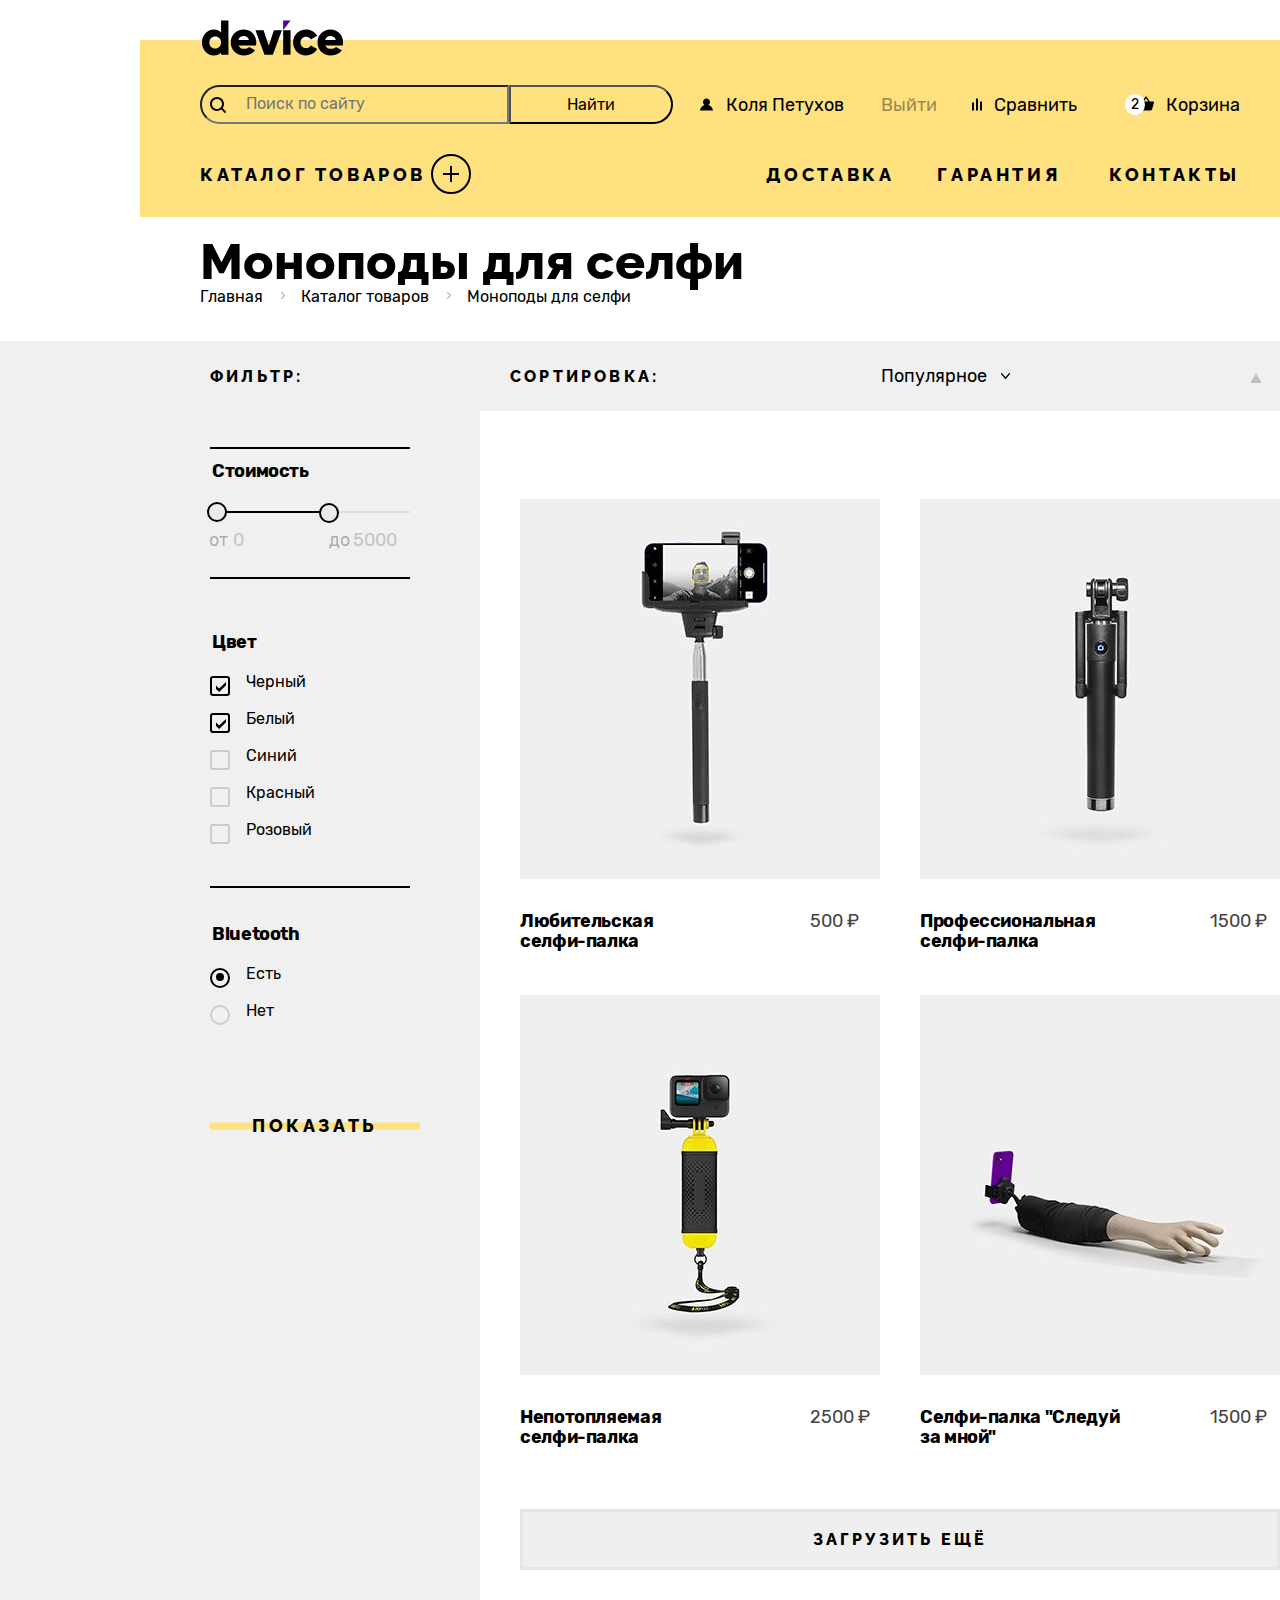
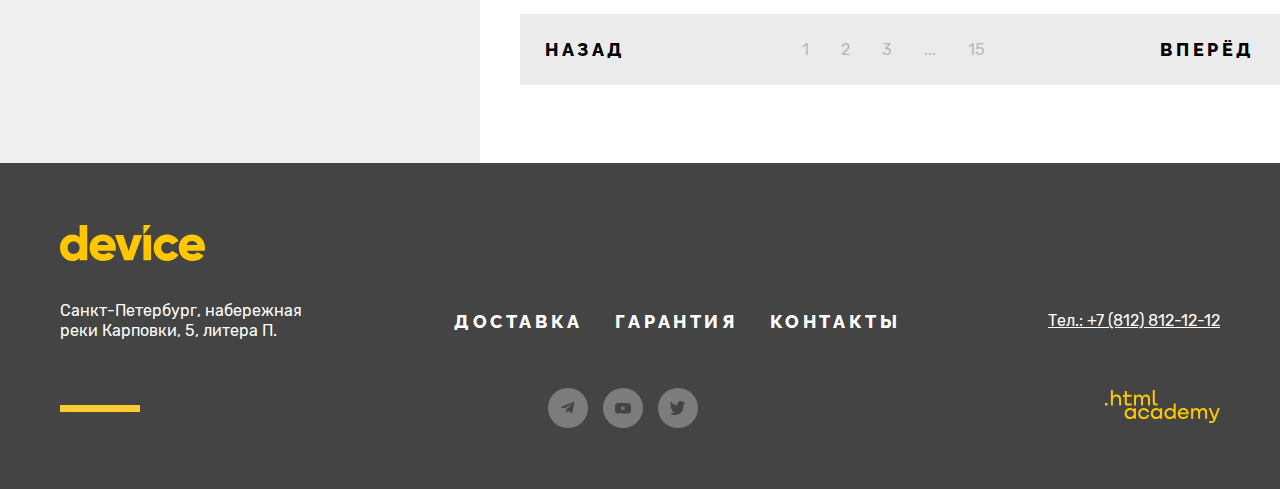
==== commit 4fc926e7: "margin and padding catalog content" ====
--- a/catalog.html
+++ b/catalog.html
@@ -17,15 +17,14 @@
 
     <header class="header">
 
-      <div class="container">
+      <div class="container-catalog">
         <!--Лого-->
-        <div class="wrapper-focus">
-          <a class="link header-logo" href="index.html">
-
-            <img class="logo" src="./images/header/logo-header.svg" alt="Логотип Интернет-магазина «Девайс»."
-              width="145" height="36">
-          </a>
-        </div>
+
+        <a class="link header-logo" href="index.html">
+          <img class="logo" src="./images/header/logo-header.svg" alt="Логотип Интернет-магазина «Девайс»." width="145"
+            height="36">
+        </a>
+
         <!--Поиск и юзер бар -->
         <!--поиск-->
 
@@ -34,32 +33,34 @@
           <div class="tools-right">
 
             <form class="search-form" action="https://echo.htmlacademy.ru/" method="post">
-              <svg class="imput-search-ico" aria-hidden="true" focusable="false" width="16" height="17"
-                viewBox="0 0 16 17" fill="none" xmlns="http://www.w3.org/2000/svg">
-                <path
-                  d="m15.7 14.69-3.1-3.1c.9-1.2 1.4-2.6 1.4-4.2 0-3.9-3.1-7-7-7s-7 3.1-7 7 3.1 7 7 7c1.6 0 3-.5 4.2-1.4l3.1 3.1c.2.2.4.3.7.3.6 0 1-.4 1-1 0-.2-.1-.5-.3-.7ZM2 7.39c0-2.8 2.2-5 5-5s5 2.2 5 5-2.2 5-5 5-5-2.2-5-5Z"
-                  fill="CurrentColor" />
-              </svg>
-
-              <span class="visually-hidden">Поиск</span>
-              <input class="header-search-input " name="search" type="text" placeholder="Поиск по сайту">
-              <em class="focus-border-imput"></em>
-              <label>
+              <div class="input-wrapper">
+                <svg class="imput-search-ico" aria-hidden="true" focusable="false" width="16" height="17"
+                  viewBox="0 0 16 17" fill="none" xmlns="http://www.w3.org/2000/svg">
+                  <path
+                    d="m15.7 14.69-3.1-3.1c.9-1.2 1.4-2.6 1.4-4.2 0-3.9-3.1-7-7-7s-7 3.1-7 7 3.1 7 7 7c1.6 0 3-.5 4.2-1.4l3.1 3.1c.2.2.4.3.7.3.6 0 1-.4 1-1 0-.2-.1-.5-.3-.7ZM2 7.39c0-2.8 2.2-5 5-5s5 2.2 5 5-2.2 5-5 5-5-2.2-5-5Z"
+                    fill="CurrentColor" />
+                </svg>
+
+                <input class="header-search-input " name="search" type="text" placeholder="Поиск по сайту">
+              </div>
+              <div class="focus-btn-wrapper">
                 <button class="search-btn" type="submit">Найти</button>
-                <em class="focus-border-btn"></em>
-              </label>
+              </div>
             </form>
 
+
+
+
             <div class="login-bar">
-              <div class="intries ">
+              <div class="intries  ">
                 <button class=" user-login " type="button">
                   Войти
                 </button>
               </div>
 
-              <div class="user-logined authorization">
+              <div class="user-logined authorization ">
                 <a class="header-link user-name " href="#">Коля Петухов</a>
-                <button class="user-logout" type="button">Выйти</a>
+                <button class="user-logout" type="button">Выйти</button>
               </div>
             </div>
           </div>
@@ -123,7 +124,7 @@
         <!--каталог товаров и навигация -->
         <!--каталог товаров-->
 
-        <div class="header-bottom header-bottom-catalog">
+        <div class="header-bottom">
 
           <a class="link header-catalog-store" href="#">Каталог товаров
             <span class="button-store"></span>
@@ -182,7 +183,7 @@
             </ul>
           </div>
         </div>
-
+      </div>
 
     </header>
   </div>
@@ -190,38 +191,33 @@
   <!--Внутренняя страница-->
 
   <main class="main-inner">
-
+    <section class="inner-breadcrambs">
+
+      <!--Главный заголовок внутренней страницы-->
+
+      <h1 class="inner-title">Моноподы для селфи</h1>
+
+      <!--Хлебные крошки -->
+
+      <ul class="breadcrambs-list">
+        <li class="breadcrambs-item">
+          <a class="breadcrambs-link" href="index.html">
+            Главная
+          </a>
+        </li>
+        <li class="breadcrambs-item">
+          <a class="breadcrambs-link" href="catalog.html">
+            Каталог товаров
+          </a>
+        </li>
+        <li class="breadcrambs-item">
+          <a class="breadcrambs-link">
+            Моноподы для селфи
+          </a>
+        </li>
+      </ul>
+    </section>
     <div class="inner-conteiner">
-      <!--Шапка внутренней страницы-->
-
-      <section class="inner-breadcrambs">
-
-        <!--Главный заголовок внутренней страницы-->
-
-        <h1 class="inner-title">Моноподы для селфи</h1>
-
-        <!--Хлебные крошки -->
-
-        <ul class="breadcrambs-list">
-          <li class="breadcrambs-item">
-            <a class="breadcrambs-link" href="index.html">
-              Главная
-            </a>
-          </li>
-          <li class="breadcrambs-item">
-            <a class="breadcrambs-link" href="catalog.html">
-              Каталог товаров
-            </a>
-          </li>
-          <li class="breadcrambs-item">
-            <a class="breadcrambs-link">
-              Моноподы для селфи
-            </a>
-          </li>
-        </ul>
-      </section>
-
-
 
       <!--Каталлог с продуктами внутренней страницы-->
 
@@ -361,20 +357,14 @@
           <!--Карточки товаров-->
           <div class="product-conteiner">
 
-            <ul class="products-card-list">
-
-              <li class="products-card">
+            <ul class="products-card-list ">
+
+              <li class="products-card products-card-new">
                 <a class="products-card-link" href="product.html">
 
                   <img class="products-card-image" src="./images/catalog-page/products/amateur-selfie-stick.jpg"
                     width="360" height="380" alt="Любительская селфи-палка.">
-                  <svg class="products-card-new" aria-hidden="true" focusable="false" width="60" height="60"
-                    viewBox="0 0 60 60" fill="none" xmlns="http://www.w3.org/2000/svg">
-                    <circle cx="30" cy="30" r="29" stroke="#000" stroke-opacity=".6" stroke-width="2" />
-                    <path
-                      d="M13.56 28.32V34h-2.3v-9.94h1.83l4.6 5.85v-5.85H20V34H18.1l-4.55-5.68Zm18.12 3.66V34h-6.99v-9.94h6.86v2.02h-4.56V28h3.92v1.86h-3.92v2.11h4.69Zm7.47-7.9h2.11l1.04 3.17 1.03-3.18h2.13l-1.7 4.62 1.02 2.65 2.49-7.28h2.5L45.9 34h-2l-1.6-3.9-1.6 3.9h-2l-3.86-9.94h2.49l2.5 7.28.98-2.65-1.66-4.62Z"
-                      fill="#000" fill-opacity=".6" />
-                  </svg>
+
                   <h3 class="products-card-title">Любительская <br>селфи-палка</h3>
                   <b class="products-card-price">500 ₽</b>
                   <span class="products-card-more">Подробнее</span>
@@ -385,13 +375,7 @@
 
                   <img class="products-card-image" src="./images/catalog-page/products/professional-selfie-stick.jpg"
                     width="360" height="380" alt="Любительская селфи-палка.">
-                  <svg class="products-card-new" aria-hidden="true" focusable="false" width="60" height="60"
-                    viewBox="0 0 60 60" fill="none" xmlns="http://www.w3.org/2000/svg">
-                    <circle cx="30" cy="30" r="29" stroke="#000" stroke-opacity=".6" stroke-width="2" />
-                    <path
-                      d="M13.56 28.32V34h-2.3v-9.94h1.83l4.6 5.85v-5.85H20V34H18.1l-4.55-5.68Zm18.12 3.66V34h-6.99v-9.94h6.86v2.02h-4.56V28h3.92v1.86h-3.92v2.11h4.69Zm7.47-7.9h2.11l1.04 3.17 1.03-3.18h2.13l-1.7 4.62 1.02 2.65 2.49-7.28h2.5L45.9 34h-2l-1.6-3.9-1.6 3.9h-2l-3.86-9.94h2.49l2.5 7.28.98-2.65-1.66-4.62Z"
-                      fill="#000" fill-opacity=".6" />
-                  </svg>
+
                   <h3 class="products-card-title">Профессиональная<br>селфи-палка</h3>
                   <b class="products-card-price">1500 ₽</b>
                   <span class="products-card-more">Подробнее</span>
@@ -403,13 +387,7 @@
 
                   <img class="products-card-image" src="./images/catalog-page/products/unsinkable-selfie-stick.jpg"
                     width="360" height="380" alt="Любительская селфи-палка.">
-                  <svg class="products-card-new" aria-hidden="true" focusable="false" width="60" height="60"
-                    viewBox="0 0 60 60" fill="none" xmlns="http://www.w3.org/2000/svg">
-                    <circle cx="30" cy="30" r="29" stroke="#000" stroke-opacity=".6" stroke-width="2" />
-                    <path
-                      d="M13.56 28.32V34h-2.3v-9.94h1.83l4.6 5.85v-5.85H20V34H18.1l-4.55-5.68Zm18.12 3.66V34h-6.99v-9.94h6.86v2.02h-4.56V28h3.92v1.86h-3.92v2.11h4.69Zm7.47-7.9h2.11l1.04 3.17 1.03-3.18h2.13l-1.7 4.62 1.02 2.65 2.49-7.28h2.5L45.9 34h-2l-1.6-3.9-1.6 3.9h-2l-3.86-9.94h2.49l2.5 7.28.98-2.65-1.66-4.62Z"
-                      fill="#000" fill-opacity=".6" />
-                  </svg>
+
                   <h3 class="products-card-title">Непотопляемая<br>селфи-палка</h3>
                   <b class="products-card-price">2500 ₽</b>
                   <span class="products-card-more">Подробнее</span>
@@ -421,13 +399,7 @@
 
                   <img class="products-card-image" src="./images/catalog-page/products/selfie-stick-follow-me.jpg"
                     width="360" height="380" alt="Любительская селфи-палка.">
-                  <svg class="products-card-new" aria-hidden="true" focusable="false" width="60" height="60"
-                    viewBox="0 0 60 60" fill="none" xmlns="http://www.w3.org/2000/svg">
-                    <circle cx="30" cy="30" r="29" stroke="#000" stroke-opacity=".6" stroke-width="2" />
-                    <path
-                      d="M13.56 28.32V34h-2.3v-9.94h1.83l4.6 5.85v-5.85H20V34H18.1l-4.55-5.68Zm18.12 3.66V34h-6.99v-9.94h6.86v2.02h-4.56V28h3.92v1.86h-3.92v2.11h4.69Zm7.47-7.9h2.11l1.04 3.17 1.03-3.18h2.13l-1.7 4.62 1.02 2.65 2.49-7.28h2.5L45.9 34h-2l-1.6-3.9-1.6 3.9h-2l-3.86-9.94h2.49l2.5 7.28.98-2.65-1.66-4.62Z"
-                      fill="#000" fill-opacity=".6" />
-                  </svg>
+
                   <h3 class="products-card-title">Селфи-палка "Следуй<br>за мной"</h3>
                   <b class="products-card-price">1500 ₽</b>
                   <span class="products-card-more">Подробнее</span>
@@ -445,10 +417,10 @@
             <ul class="pagination-list">
               <li class="pagination-item">
 
-                <a class="pagination-prev" href="#">
+                <button class="pagination-prev" type="button">
                   Назад
                   <span class="visually-hidden">Передыдущая страница.</span>
-                </a>
+                </button>
 
               </li>
 
@@ -481,9 +453,9 @@
               </li>
 
               <li class="pagination-item">
-                <a class="pagination-next" href="#">Вперёд
+                <button class="pagination-next" type="button">Вперёд
                   <span class="visually-hidden">Cледующая страница</span>
-                </a>
+                </button>
               </li>
 
 
@@ -503,11 +475,11 @@
 
       <!--Лого подвала-->
 
-      <div class="footer-logo">
-        <a class="link footer-logo-link" href="index.html">
-          <img class="logo footer-logo" src="./images/footer/logo-footer.svg" alt="Логотип Интернет-магазина «Девайс»."
-            width="145" height="36"></a>
-      </div>
+
+      <a class="link footer-logo-link" href="index.html">
+        <img class="logo logo-img" src="./images/footer/logo-footer.svg" alt="Логотип Интернет-магазина «Девайс»."
+          width="145" height="36"></a>
+
 
       <!--Средняя полка подвала-->
 
@@ -556,7 +528,7 @@
 
       <!--нижняя полка подвала-->
 
-      <section class="footer-bottom">
+      <div class="footer-bottom">
 
 
 
@@ -608,7 +580,7 @@
             </svg>
           </a>
         </div>
-      </section>
+      </div>
     </footer>
 
   </div>
--- a/styles/styles.css
+++ b/styles/styles.css
@@ -87,17 +87,15 @@
 }
 
 .main-inner {
-  display: flex;
   width: 1440px;
   margin: 0 auto;
+  margin-top: 35px;
+}
+
+.inner-conteiner {
+  margin: 0 auto;
+
   background: #f0f0f0;
-}
-
-.inner-conteiner {
-  max-width: 1160px;
-  width: 100%;
-  margin: 0 auto;
-  padding: 35px 0 50px 60px;
 }
 
 html {
@@ -204,6 +202,13 @@
   background-color: #ffe17f;
   padding-bottom: 135px;
 }
+.header .container-catalog {
+  max-width: 1160px;
+  width: 100%;
+  margin: 0 auto;
+  padding: 0 60px 23px;
+  background-color: #ffe17f;
+}
 
 /* Header logo */
 .header-logo {
@@ -233,14 +238,21 @@
   align-items: center;
 }
 
+/*tools right*/
+
 .tools-right {
   display: flex;
 }
 
-/*tools right*/
+.search-form {
+  display: flex;
+}
 
 .input-wrapper {
+  display: flex;
   position: relative;
+  max-width: 517px;
+  width: 100%;
 }
 
 .imput-search-ico {
@@ -260,21 +272,13 @@
   padding: 7px 0 8px 44px;
   width: 309px;
   background: transparent;
-  border: 2px solid #000000;
   border-radius: 50px 0px 0px 50px;
   cursor: pointer;
-}
-
-.input-wrapper:focus {
-  outline: 2px solid #af4fff;
-}
-
-.header-search-input:focus:not(:-moz-placeholder-shown) {
-  color: #000000;
-}
-
-.header-search-input:focus:not(:-ms-input-placeholder) {
-  color: #000000;
+  outline: none;
+}
+
+.input-wrapper:focus-within {
+  outline: 2px solid #af4fff;
 }
 
 .header-search-input:focus:not(:placeholder-shown) {
@@ -286,34 +290,29 @@
   pointer-events: none;
 }
 
-.btn-wrapper {
-  margin-right: 25px;
-}
-
 .search-btn {
-  -webkit-box-sizing: border-box;
-  box-sizing: border-box;
   font-family: "Rubik", sans-serif;
   font-style: normal;
   font-weight: 400;
   font-size: 16px;
   line-height: 20px;
-  padding: 7px 0px 8px;
-  margin-left: -5px;
-  min-width: 161px;
   background: transparent;
-  border: 2px solid #000000;
   border-radius: 0px 50px 50px 0px;
   cursor: pointer;
+  outline: none;
+  padding: 0 56px;
 }
 
 .search-btn:hover {
   background-color: #000000;
   color: #ffffff;
 }
-
-.btn-wrapper:focus {
-  border: 2px solid #af4fff;
+.focus-btn-wrapper {
+  display: flex;
+}
+
+.focus-btn-wrapper:focus-within {
+  outline: solid 2px #af4fff;
 }
 
 .search-btn:active {
@@ -330,6 +329,7 @@
 .login-bar {
   display: flex;
   align-items: center;
+  margin-left: 27px;
 }
 
 /*intries */
@@ -995,7 +995,7 @@
 
 .slider-number {
   position: absolute;
-  top: -150px;
+  top: -137px;
   right: 47px;
   font-style: normal;
   font-weight: 700;
@@ -1046,71 +1046,37 @@
 
 .slider-item-pagination {
   position: relative;
-  display: -webkit-box;
-  display: -ms-flexbox;
-  display: flex;
+  display: flex;
+  align-items: center;
+  justify-content: center;
   padding: 0;
   margin: 0;
 }
 
 .item-pagination-button {
-  padding: 0%;
-  margin: 0 auto;
+  display: flex;
   width: 12px;
   height: 12px;
-  background: #ffffff;
   border: 2px solid #000000;
   border-radius: 50%;
   cursor: pointer;
-}
-
-.pagination-button-one::after {
-  content: "";
-  position: absolute;
-  top: -25%;
-  left: -4%;
-  display: block;
-  width: 18px;
-  height: 18px;
-  border: 2px solid transparent;
-}
-
-.pagination-button-two::after {
-  content: "";
-  position: absolute;
-  left: 38%;
-  top: -18%;
-  display: block;
-  width: 18px;
-  height: 18px;
-  border: 2px solid transparent;
-}
-
-.pagination-button-three::after {
-  content: "";
-  position: absolute;
-  right: -4%;
-  top: -18%;
-  display: block;
-  width: 18px;
-  height: 18px;
-  border: 2px solid transparent;
+  padding: 0;
+}
+
+.item-pagination:not(:last-child) {
+  margin-right: 20px;
 }
 
 .item-pagination-button-current {
   background: #000000;
 }
 
-.item-pagination:not(:last-child) {
-  margin-right: 20px;
-}
-
 .item-pagination-button:hover {
   opacity: 0.6;
 }
 
-.item-pagination-button:focus::after {
-  border-color: #af4fff;
+.item-pagination:focus-within {
+  outline: solid 2px #af4fff;
 }
 
 .item-pagination-button:active {
@@ -1755,6 +1721,7 @@
   padding: 0;
   margin: 0;
   list-style-type: none;
+  margin-bottom: 40px;
 }
 
 .delivery-company-item {
@@ -1764,7 +1731,10 @@
   line-height: 20px;
   letter-spacing: -0.02em;
   margin-left: 35px;
-  margin-bottom: 19px;
+}
+
+.delivery-company-item:not(:last-child) {
+  padding-bottom: 19px;
 }
 
 .delivery-company-item::before {
@@ -1778,10 +1748,6 @@
   border-radius: 50%;
 }
 
-.delivery-company-item:last-child {
-  margin-bottom: 30px;
-}
-
 .contacts h3 {
   font-family: "Rubik", sans-serif;
   font-style: normal;
@@ -1809,6 +1775,10 @@
   font-weight: 400;
   color: #444444;
   line-height: 30px;
+}
+
+.contacts-address-tel:focus {
+  outline: solid 2px #af4fff;
 }
 
 .contacts-schedule {
@@ -1994,13 +1964,9 @@
 
 /*logo*/
 
-.footer-logo {
-  display: flex;
+.footer-logo-link {
+  display: inline-block;
   margin-bottom: 36px;
-}
-
-.footer-logo-link {
-  display: block;
 }
 
 .footer-logo-link:hover {
@@ -2256,13 +2222,18 @@
 .inner-breadcrambs {
   display: flex;
   flex-direction: column;
+  max-width: 1160px;
+  width: 100%;
+  margin: 0 auto;
   max-height: 85px;
   height: 100%;
   justify-content: space-between;
   margin-bottom: 35px;
+  padding: 0 60px;
 }
 
 .inner-title {
+  display: flex;
   margin: 0;
   padding: 0;
   font-family: "Raleway", sans-serif;
@@ -2271,6 +2242,7 @@
   font-size: 50px;
   line-height: 19px;
   color: #000000;
+  margin-bottom: 16px;
 }
 
 .breadcrambs-list {
@@ -2339,6 +2311,7 @@
   max-width: 320px;
   width: 100%;
   margin-top: 50px;
+  padding: 0 60px 0 20px;
 }
 
 .catalog-filter-list {
@@ -2473,11 +2446,12 @@
 
 .range-price {
   position: relative;
+  margin-left: 15px;
 }
 
 .range-label {
   position: absolute;
-  top: 13px;
+  top: 3px;
   left: 0;
   color: rgba(0, 0, 0, 0.3);
 }
@@ -2628,8 +2602,8 @@
 .control-input[type="radio"]:checked + .control-cheked::before {
   content: "";
   position: absolute;
-  top: 6px;
-  left: 6px;
+  top: 3px;
+  left: 4px;
   width: 8px;
   height: 8px;
   background-color: #000000;
@@ -2656,11 +2630,11 @@
   max-width: 1160px;
   width: 100%;
   background: #f0f0f0;
-  padding: 20px 0;
+  padding: 20px 0 20px 20px;
 }
 
 .filter-title-wrapper {
-  max-width: 260px;
+  max-width: 300px;
   width: 100%;
 }
 
@@ -2774,22 +2748,26 @@
   max-width: 1160px;
   width: 100%;
   margin: 0 auto;
-}
+  padding-left: 50px;
+}
+
 .product-conteiner {
   max-width: 840px;
   width: 100%;
   background: #ffffff;
+  padding: 70px 40px 78px;
 }
 
 .products-card-list {
   display: -webkit-box;
   display: -ms-flexbox;
   display: flex;
+  justify-content: space-between;
   -ms-flex-wrap: wrap;
   flex-wrap: wrap;
   list-style: none;
   padding: 0;
-  margin: 70px 0 -4px 40px;
+  margin-bottom: 62px;
 }
 
 .products-card {
@@ -2798,15 +2776,18 @@
   display: grid;
   -ms-grid-columns: 180px 180px;
   grid-template-columns: 180px 180px;
-  margin-right: 40px;
-  margin-bottom: 44px;
   width: 360px;
 }
 
-.products-card-new {
+.products-card-new::after {
   position: absolute;
   top: 27px;
   right: 27px;
+  content: url("../images/catalog-page/products/new-ico.svg");
+}
+
+.products-card:not(:nth-child(3n)):not(:nth-child(4n)) {
+  margin-bottom: 44px;
 }
 
 .products-card-link {
@@ -2856,12 +2837,12 @@
   text-transform: uppercase;
   width: 760px;
   border: 3px solid #e5e5e5;
-  margin: 0 40px;
   padding: 18px 0;
   cursor: pointer;
   -webkit-transition: all 0.3s ease 0s;
   -o-transition: all 0.3s ease 0s;
   transition: all 0.3s ease 0s;
+  margin-bottom: 44px;
 }
 
 .product-show-more:hover {
@@ -2908,14 +2889,12 @@
   cursor: pointer;
 }
 
-.products-card-link:hover .products-card-more {
+.products-card:hover {
+  background-color: rgba(240, 240, 240, 0.8);
+}
+.products-card:hover .products-card-more {
   opacity: 1;
 }
-
-.products-card-link:hover .products-card-image {
-  opacity: 0.4;
-}
-
 .products-card-link:focus {
   outline: 2px solid #af4fff;
 }
@@ -2932,16 +2911,13 @@
 /* Pagination */
 
 .pagination-list {
-  display: -webkit-box;
-  display: -ms-flexbox;
-  display: flex;
-  -webkit-box-align: center;
-  -ms-flex-align: center;
+  display: flex;
+  justify-content: space-between;
   align-items: center;
   list-style: none;
   background: #ebebeb;
-  margin: 42px 40px 78px;
-  padding: 21px 0px;
+  padding: 0;
+  margin: 0;
 }
 
 .pagination-prev {
@@ -2954,9 +2930,11 @@
   text-transform: uppercase;
   text-decoration: none;
   color: inherit;
-  width: 128px;
-  padding: 24px 10px 26px 20px;
+  padding: 25px;
   text-align: center;
+  background-color: transparent;
+  border: none;
+  cursor: pointer;
 }
 
 .pagination-prev:hover {
@@ -2976,8 +2954,11 @@
   display: -ms-flexbox;
   display: flex;
   list-style: none;
-  margin: 0 160px;
-  padding: 0;
+  padding: 0;
+}
+
+.pagination-item {
+  display: flex;
 }
 
 .number-item-link {
@@ -3013,9 +2994,12 @@
   text-transform: uppercase;
   text-decoration: none;
   color: inherit;
-  width: 128px;
-  padding: 24px 10px 26px 10px;
+
+  padding: 25px;
   text-align: center;
+  background-color: transparent;
+  border: none;
+  cursor: pointer;
 }
 
 .pagination-next:hover {
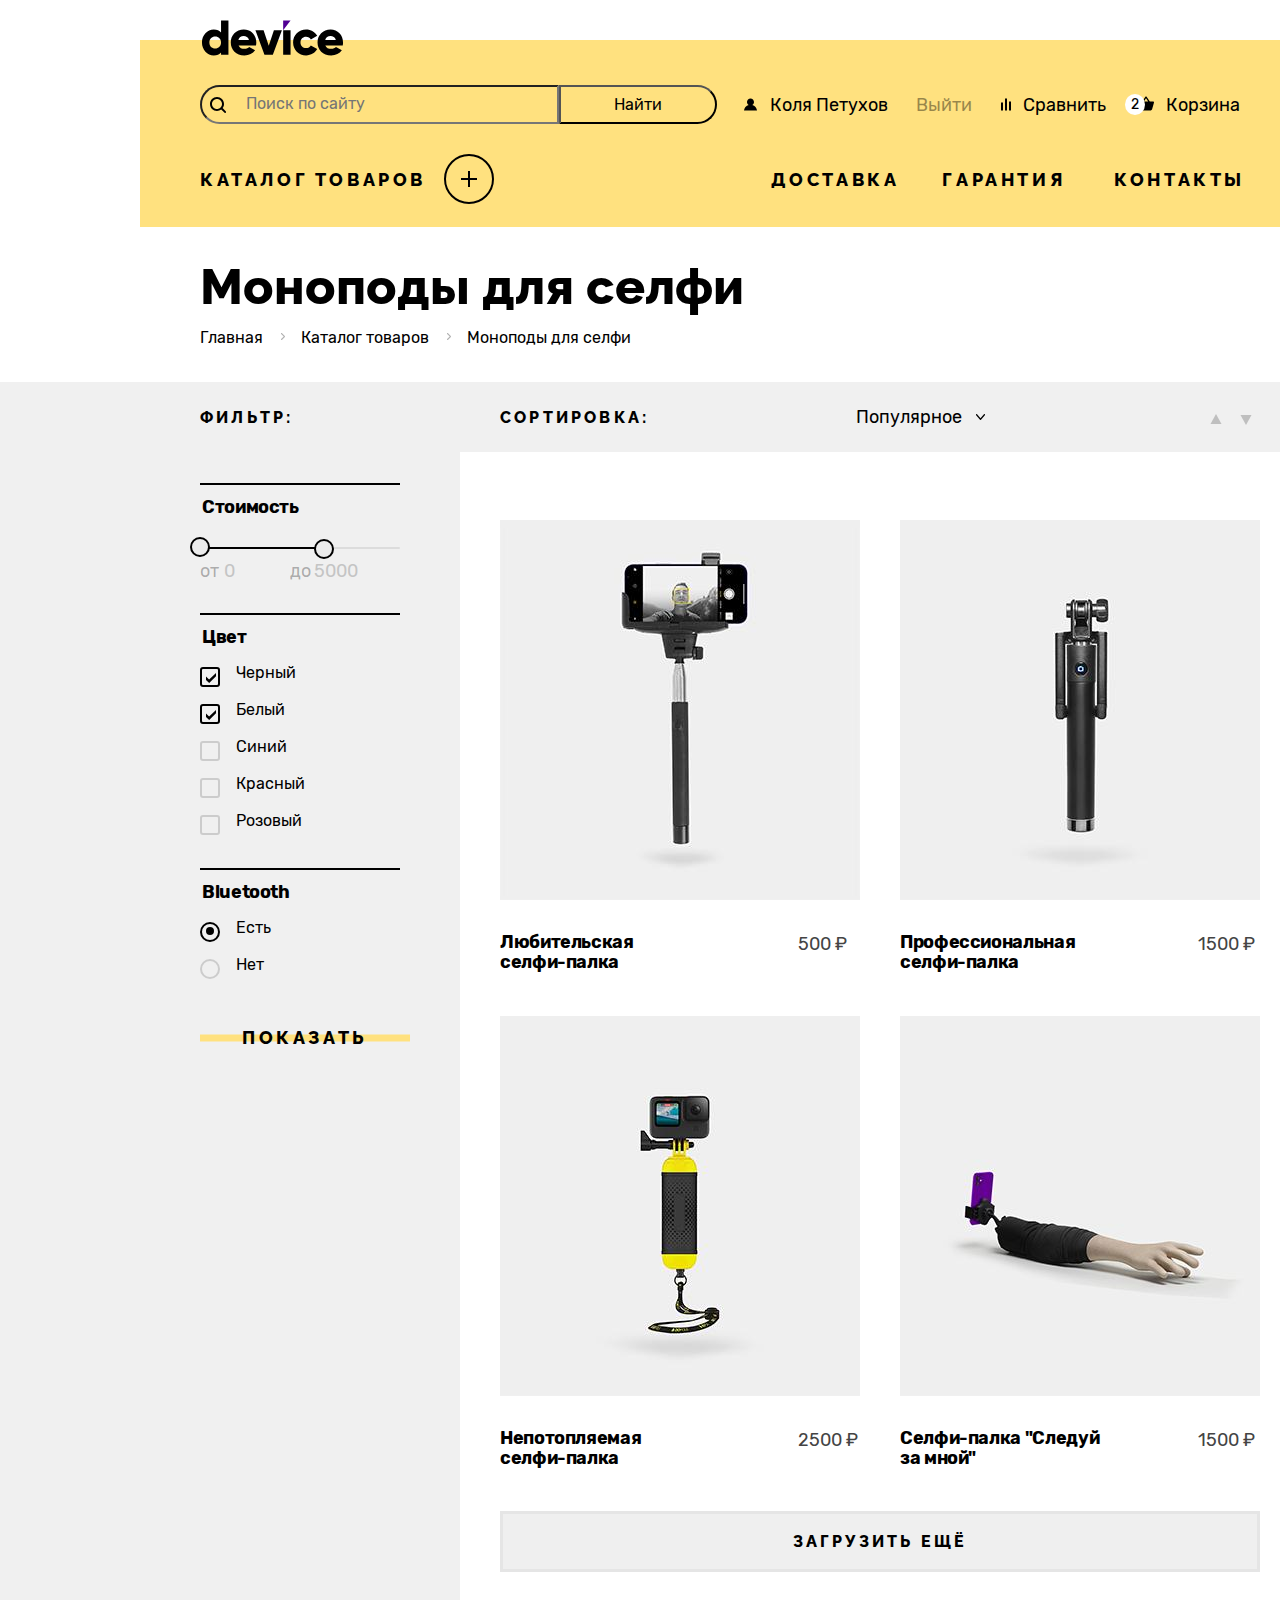
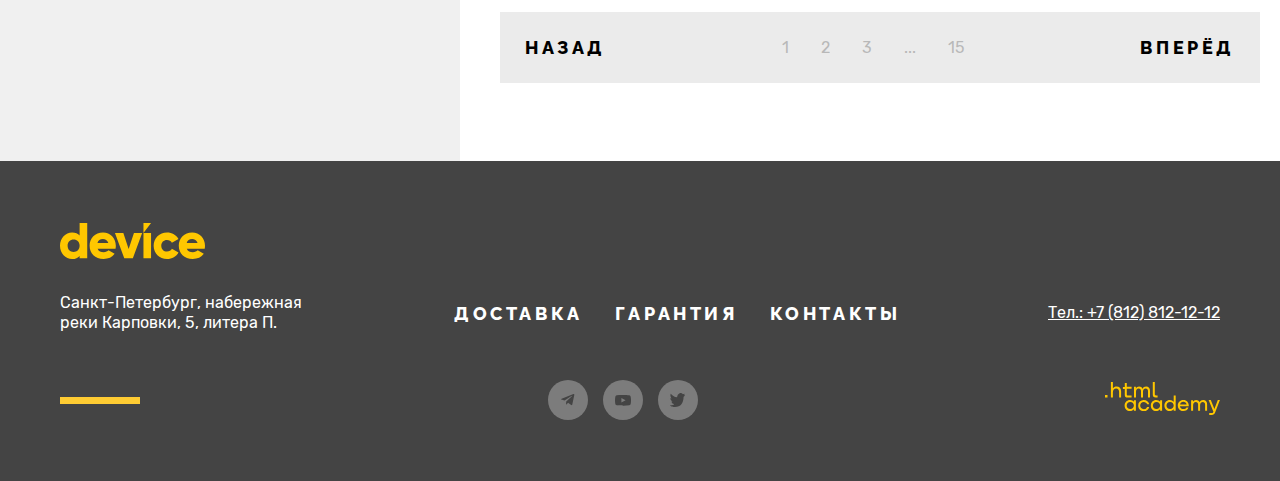
==== commit b8b0812a: "finish two" ====
--- a/catalog.html
+++ b/catalog.html
@@ -2,6 +2,7 @@
 <html lang="ru">
 
 <head>
+
   <meta charset="UTF-8">
   <title>Страница каталога товаров</title>
   <link rel="stylesheet" href="styles/styles.css">
@@ -10,7 +11,9 @@
 </head>
 
 <body>
+
   <div class="header-container">
+
     <!--шапка-->
 
 
@@ -18,6 +21,7 @@
     <header class="header">
 
       <div class="container-catalog">
+
         <!--Лого-->
 
         <a class="link header-logo" href="index.html">
@@ -26,6 +30,7 @@
         </a>
 
         <!--Поиск и юзер бар -->
+
         <!--поиск-->
 
         <div class="header-tools">
@@ -40,7 +45,6 @@
                     d="m15.7 14.69-3.1-3.1c.9-1.2 1.4-2.6 1.4-4.2 0-3.9-3.1-7-7-7s-7 3.1-7 7 3.1 7 7 7c1.6 0 3-.5 4.2-1.4l3.1 3.1c.2.2.4.3.7.3.6 0 1-.4 1-1 0-.2-.1-.5-.3-.7ZM2 7.39c0-2.8 2.2-5 5-5s5 2.2 5 5-2.2 5-5 5-5-2.2-5-5Z"
                     fill="CurrentColor" />
                 </svg>
-
                 <input class="header-search-input " name="search" type="text" placeholder="Поиск по сайту">
               </div>
               <div class="focus-btn-wrapper">
@@ -118,14 +122,13 @@
               </div>
             </li>
           </ul>
-
         </div>
 
         <!--каталог товаров и навигация -->
+
         <!--каталог товаров-->
 
         <div class="header-bottom">
-
           <a class="link header-catalog-store" href="#">Каталог товаров
             <span class="button-store"></span>
           </a>
@@ -165,6 +168,7 @@
           <!--навигация-->
 
           <div class="header-navigation">
+
             <ul class="navigation-list navigation-servises">
 
               <li class="navigation-item">
@@ -178,19 +182,17 @@
               <li class="navigation-item">
                 <a class="link navigation-link navigation-contacts" href="#">Контакты</a>
               </li>
-
-
             </ul>
           </div>
         </div>
       </div>
-
     </header>
   </div>
 
   <!--Внутренняя страница-->
 
   <main class="main-inner">
+
     <section class="inner-breadcrambs">
 
       <!--Главный заголовок внутренней страницы-->
@@ -200,16 +202,19 @@
       <!--Хлебные крошки -->
 
       <ul class="breadcrambs-list">
+
         <li class="breadcrambs-item">
           <a class="breadcrambs-link" href="index.html">
             Главная
           </a>
         </li>
+
         <li class="breadcrambs-item">
           <a class="breadcrambs-link" href="catalog.html">
             Каталог товаров
           </a>
         </li>
+
         <li class="breadcrambs-item">
           <a class="breadcrambs-link">
             Моноподы для селфи
@@ -217,6 +222,7 @@
         </li>
       </ul>
     </section>
+
     <div class="inner-conteiner">
 
       <!--Каталлог с продуктами внутренней страницы-->
@@ -224,16 +230,21 @@
       <section class="catalog-products">
 
         <!--Сортировка каталога товаров-->
+
         <div class="catalog-sorting-box">
 
           <!--фильтр титл-->
+
           <div class="filter-title-wrapper">
+
             <h2 class="filters-title">Фильтр:</h2>
+
           </div>
+
           <div class="select-wrapper">
-            <label class="select-control-title" id="select-product">сортировка:</label>
-
-            <select class="select-control" id="select-product">
+            <label class="select-control-title">сортировка:</label>
+
+            <select class="select-control">
               <option value="popular">Популярное</option>
               <option value="cheap">Дешовое</option>
               <option value="expensive">Дорогое</option>
@@ -242,22 +253,25 @@
 
             <!--кнопки переключения вида карточек товаров-->
             <div class="togle-updown">
+
               <a class="link sorting-button sorting-up" href="#">
                 <span class="visually-hidden"> По возрастанию.</span>
               </a>
+
               <a class="link sorting-button sorting-down" href="#">
                 <span class="visually-hidden"> По убыванию.</span>
               </a>
             </div>
           </div>
         </div>
+
         <!--Фильтр каталога продуктов-->
+
         <div class="products-wrapper">
+
           <h2 class="visually-hidden">Список товаров с фильтрами.</h2>
 
-
           <form class="catalog-filter" action="https://echo.htmlacademy.ru" method="get">
-
 
             <fieldset class="catalog-filter-range">
               <legend class="filtres-range-title">
@@ -289,7 +303,9 @@
             </fieldset>
 
             <fieldset class="catalog-filter-group">
+
               <legend class="catalog-filter-title">Цвет</legend>
+
               <ul class="catalog-filter-list">
                 <li class="catalog-filter-item">
                   <label class="control">
@@ -298,6 +314,7 @@
                     Черный
                   </label>
                 </li>
+
                 <li class="catalog-filter-item">
                   <label class="control">
                     <input class="visually-hidden control-input" type="checkbox" name="Белый" checked>
@@ -305,6 +322,7 @@
                     Белый
                   </label>
                 </li>
+
                 <li class="catalog-filter-item">
                   <label class="control">
                     <input class="visually-hidden control-input" type="checkbox" name="Синий">
@@ -312,6 +330,7 @@
                     Синий
                   </label>
                 </li>
+
                 <li class="catalog-filter-item">
                   <label class="control">
                     <input class="visually-hidden control-input" type="checkbox" name="Красный">
@@ -319,6 +338,7 @@
                     Красный
                   </label>
                 </li>
+
                 <li class="catalog-filter-item">
                   <label class="control">
                     <input class="visually-hidden control-input" type="checkbox" name="Розовый">
@@ -327,11 +347,15 @@
                   </label>
                 </li>
               </ul>
+
             </fieldset>
 
             <fieldset class="catalog-filter-radio">
+
               <legend class="catalog-filter-title">Bluetooth</legend>
+
               <ul class="catalog-filter-list">
+
                 <li class="catalog-filter-item">
                   <label class="control">
                     <input class="visually-hidden control-input" type="radio" name="Bluetooth" value="Есть" checked>
@@ -339,6 +363,7 @@
                     Есть
                   </label>
                 </li>
+
                 <li class="catalog-filter-item">
                   <label class="control">
                     <input class="visually-hidden control-input" type="radio" name="Bluetooth" value="Нет">
@@ -347,35 +372,35 @@
                   </label>
                 </li>
               </ul>
+
             </fieldset>
 
             <button class="link yellow-button filter-button" type="submit">Показать</button>
+
           </form>
 
 
 
           <!--Карточки товаров-->
+
           <div class="product-conteiner">
 
             <ul class="products-card-list ">
 
-              <li class="products-card products-card-new">
+              <li class="products-card ">
                 <a class="products-card-link" href="product.html">
-
                   <img class="products-card-image" src="./images/catalog-page/products/amateur-selfie-stick.jpg"
                     width="360" height="380" alt="Любительская селфи-палка.">
-
                   <h3 class="products-card-title">Любительская <br>селфи-палка</h3>
                   <b class="products-card-price">500 ₽</b>
                   <span class="products-card-more">Подробнее</span>
                 </a>
               </li>
+
               <li class="products-card">
                 <a class="products-card-link" href="product.html">
-
                   <img class="products-card-image" src="./images/catalog-page/products/professional-selfie-stick.jpg"
                     width="360" height="380" alt="Любительская селфи-палка.">
-
                   <h3 class="products-card-title">Профессиональная<br>селфи-палка</h3>
                   <b class="products-card-price">1500 ₽</b>
                   <span class="products-card-more">Подробнее</span>
@@ -384,10 +409,8 @@
 
               <li class="products-card">
                 <a class="products-card-link" href="product.html">
-
                   <img class="products-card-image" src="./images/catalog-page/products/unsinkable-selfie-stick.jpg"
                     width="360" height="380" alt="Любительская селфи-палка.">
-
                   <h3 class="products-card-title">Непотопляемая<br>селфи-палка</h3>
                   <b class="products-card-price">2500 ₽</b>
                   <span class="products-card-more">Подробнее</span>
@@ -396,10 +419,8 @@
 
               <li class="products-card">
                 <a class="products-card-link" href="product.html">
-
                   <img class="products-card-image" src="./images/catalog-page/products/selfie-stick-follow-me.jpg"
                     width="360" height="380" alt="Любительская селфи-палка.">
-
                   <h3 class="products-card-title">Селфи-палка "Следуй<br>за мной"</h3>
                   <b class="products-card-price">1500 ₽</b>
                   <span class="products-card-more">Подробнее</span>
@@ -411,10 +432,10 @@
 
             <button class="product-show-more" type="button">Загрузить ещё</button>
 
-
             <!--Пагинация карточек товаров -->
 
             <ul class="pagination-list">
+
               <li class="pagination-item">
 
                 <button class="pagination-prev" type="button">
@@ -447,18 +468,13 @@
                   <li class="pagination-number-item">
                     <a class="number-item-link" href="#">15</a>
                   </li>
-
                 </ul>
-
-              </li>
-
+              </li>
               <li class="pagination-item">
                 <button class="pagination-next" type="button">Вперёд
                   <span class="visually-hidden">Cледующая страница</span>
                 </button>
               </li>
-
-
             </ul>
           </div>
         </div>
@@ -466,7 +482,7 @@
     </div>
 
   </main>
-  </div>
+
   <!--Подвал каталага-->
 
   <div class="footer-container">
@@ -529,8 +545,6 @@
       <!--нижняя полка подвала-->
 
       <div class="footer-bottom">
-
-
 
         <ul class="footer-social-list">
           <li class="footer-social-item">
@@ -546,6 +560,7 @@
           </li>
 
           <li class="footer-social-item">
+
             <a class="footer-social-link" href="https://youtube.com/user/htmlacademyru">
               <svg class="footer-social-ico" width="16" height="11" viewBox="0 0 16 11" fill="none"
                 xmlns="http://www.w3.org/2000/svg">
--- a/styles/styles.css
+++ b/styles/styles.css
@@ -89,7 +89,7 @@
 .main-inner {
   width: 1440px;
   margin: 0 auto;
-  margin-top: 35px;
+  margin-top: 50px;
 }
 
 .inner-conteiner {
@@ -270,7 +270,7 @@
   line-height: 20px;
   color: #c6ae63;
   padding: 7px 0 8px 44px;
-  width: 309px;
+  width: 359px;
   background: transparent;
   border-radius: 50px 0px 0px 50px;
   cursor: pointer;
@@ -300,7 +300,7 @@
   border-radius: 0px 50px 50px 0px;
   cursor: pointer;
   outline: none;
-  padding: 0 56px;
+  padding: 0 53px;
 }
 
 .search-btn:hover {
@@ -363,7 +363,7 @@
   background-color: transparent;
   opacity: 0.4;
   cursor: pointer;
-  font-family: "Rubik";
+  font-family: "Rubik", sans-serif;
   font-style: normal;
   font-weight: 400;
   font-size: 18px;
@@ -395,7 +395,7 @@
 }
 
 .user-name {
-  margin-right: 27px;
+  margin-right: 18px;
 }
 
 .user-name::before {
@@ -449,8 +449,9 @@
 }
 
 .header-item {
-  margin-right: 61px;
-}
+  margin-right: 32px;
+}
+
 .header-item:last-child {
   margin-right: 0;
 }
@@ -696,7 +697,7 @@
 .header-catalog-store {
   display: flex;
   align-items: center;
-  max-width: 280px;
+  max-width: 300px;
   width: 100%;
   font-family: "Raleway", sans-serif;
   font-style: normal;
@@ -766,9 +767,9 @@
 .button-store {
   position: relative;
   border: 2px solid black;
-  width: 40px;
-  height: 40px;
-  margin-left: 5px;
+  width: 50px;
+  height: 50px;
+  margin-left: 18px;
   border-radius: 50%;
   background-color: transparent;
   -webkit-transition: opacity 0.2s ease-in;
@@ -882,6 +883,10 @@
   outline: none;
 }
 
+.navigation-contacts {
+  margin-right: -5px;
+}
+
 .navigation-contacts:hover {
   opacity: 0.6;
 }
@@ -939,7 +944,7 @@
   max-height: 560px;
   height: 100%;
   display: none;
-  margin-bottom: 70px;
+  margin-bottom: 73px;
 }
 
 /*slider two*/
@@ -1402,6 +1407,7 @@
   position: relative;
   padding: 0;
   margin: 0;
+  padding-bottom: 46px;
 }
 
 .servises-item-features::before {
@@ -1631,7 +1637,7 @@
   justify-content: space-between;
   color: #000000;
   background-color: #ffffff;
-  margin-bottom: 80px;
+  margin-bottom: 69px;
 }
 
 .about {
@@ -1721,7 +1727,7 @@
   padding: 0;
   margin: 0;
   list-style-type: none;
-  margin-bottom: 40px;
+  margin-bottom: 32px;
 }
 
 .delivery-company-item {
@@ -1785,7 +1791,7 @@
   padding: 0;
   margin: 0;
   list-style: none;
-  margin-bottom: 40px;
+  margin-bottom: 30px;
 }
 
 .contacts-schedule-item {
@@ -1799,7 +1805,7 @@
 
 .background-subscription {
   padding-top: 74px;
-  padding-bottom: 56px;
+  padding-bottom: 54px;
   margin-bottom: 0;
 }
 
@@ -1850,6 +1856,7 @@
   width: 100%;
   justify-content: space-between;
   align-content: center;
+  margin-top: -12px;
 }
 
 .subscription-form {
@@ -1859,7 +1866,7 @@
 .subscription-input {
   display: flex;
   padding: 0 20px 5px 16px;
-  width: 523px;
+  width: 558px;
   height: 61px;
   font-family: "Rubik", sans-serif;
   font-style: normal;
@@ -1947,7 +1954,7 @@
 
 .subscription-free::before {
   content: url("../images/main-page/subscription/check-mark-ico.svg");
-  margin-right: 10px;
+  margin-right: 17px;
 }
 
 /* Footer */
@@ -1966,7 +1973,7 @@
 
 .footer-logo-link {
   display: inline-block;
-  margin-bottom: 36px;
+  margin-bottom: 30px;
 }
 
 .footer-logo-link:hover {
@@ -2242,7 +2249,7 @@
   font-size: 50px;
   line-height: 19px;
   color: #000000;
-  margin-bottom: 16px;
+  margin-bottom: 32px;
 }
 
 .breadcrambs-list {
@@ -2310,8 +2317,8 @@
   flex-direction: column;
   max-width: 320px;
   width: 100%;
-  margin-top: 50px;
-  padding: 0 60px 0 20px;
+  margin-top: 45px;
+  padding: 0 50px 0 10px;
 }
 
 .catalog-filter-list {
@@ -2334,7 +2341,7 @@
 .catalog-filter-range {
   padding: 0;
   margin: 0;
-  margin-bottom: 80px;
+  margin-bottom: 44px;
 }
 
 .filtres-range-title {
@@ -2374,7 +2381,7 @@
   background-color: #dcdcdc;
   border-radius: 2px;
   width: 200px;
-  margin-bottom: 15px;
+  margin-bottom: 10px;
 }
 
 .range-bar {
@@ -2386,8 +2393,8 @@
 }
 
 .toggle-min {
-  top: -9px;
-  left: -3px;
+  top: -10px;
+  left: -10px;
 }
 
 .range-toggle {
@@ -2433,20 +2440,21 @@
 
 .toggle-max {
   top: -8px;
-  right: -10px;
+  right: -15px;
 }
 
 .range-input-number {
   display: -webkit-box;
   display: -ms-flexbox;
   display: flex;
-  gap: 15px;
-  margin-left: -16px;
+  max-width: 160px;
+  width: 100%;
+  justify-content: space-between;
+  margin: 0;
 }
 
 .range-price {
   position: relative;
-  margin-left: 15px;
 }
 
 .range-label {
@@ -2482,13 +2490,13 @@
   position: relative;
   padding: 0;
   margin: 0;
-  margin-bottom: 48px;
+  margin-bottom: 39px;
 }
 
 .catalog-filter-radio:before {
   content: "";
   position: absolute;
-  top: -78px;
+  top: -50px;
   left: 0;
   width: 200px;
   height: 2px;
@@ -2505,15 +2513,17 @@
   font-weight: 700;
   line-height: 20px;
   letter-spacing: -0.02em;
-  margin-bottom: 20px;
+  margin-bottom: 16px;
 }
 
 .catalog-filter-item {
+  display: flex;
   margin-bottom: 18px;
+  align-items: flex-end;
 }
 
 .catalog-filter-item:last-child {
-  margin-bottom: 37px;
+  margin-bottom: 4px;
 }
 
 .filter-button {
@@ -2630,7 +2640,7 @@
   max-width: 1160px;
   width: 100%;
   background: #f0f0f0;
-  padding: 20px 0 20px 20px;
+  padding: 20px 0 20px 10px;
 }
 
 .filter-title-wrapper {
@@ -2740,6 +2750,10 @@
   opacity: 0.3;
 }
 
+.togle-updown {
+  margin-right: 40px;
+}
+
 /* Product catalog */
 
 .catalog-products {
@@ -2755,7 +2769,7 @@
   max-width: 840px;
   width: 100%;
   background: #ffffff;
-  padding: 70px 40px 78px;
+  padding: 50px 40px 78px;
 }
 
 .products-card-list {
@@ -2767,7 +2781,7 @@
   flex-wrap: wrap;
   list-style: none;
   padding: 0;
-  margin-bottom: 62px;
+  margin-bottom: 43px;
 }
 
 .products-card {
@@ -2818,8 +2832,8 @@
 
 .products-card-price {
   grid-column: 2/-1;
-  margin-top: 32px;
-  margin-left: 30px;
+  margin-top: 34px;
+  margin-left: 38px;
   font-style: normal;
   font-weight: 400;
   font-size: 18px;
@@ -2842,7 +2856,7 @@
   -webkit-transition: all 0.3s ease 0s;
   -o-transition: all 0.3s ease 0s;
   transition: all 0.3s ease 0s;
-  margin-bottom: 44px;
+  margin-bottom: 40px;
 }
 
 .product-show-more:hover {
@@ -2862,7 +2876,6 @@
   position: absolute;
   bottom: 252px;
   left: 109px;
-  z-index: 2;
   display: block;
   font-family: "Raleway", sans-serif;
   font-size: 18px;
@@ -2875,6 +2888,7 @@
   background-color: transparent;
   cursor: pointer;
   opacity: 0;
+  z-index: 20;
 }
 
 .products-card-more::after {
@@ -2889,12 +2903,26 @@
   cursor: pointer;
 }
 
-.products-card:hover {
-  background-color: rgba(240, 240, 240, 0.8);
-}
+.products-card-link:hover::before {
+  content: "";
+  position: absolute;
+  top: 0;
+  left: 0;
+  right: 0;
+  bottom: 0;
+  background: rgba(240, 240, 240, 0.3);
+}
+
 .products-card:hover .products-card-more {
   opacity: 1;
 }
+.products-card:hover .products-card-title {
+  opacity: 0.3;
+}
+.products-card:hover .products-card-price {
+  opacity: 0.3;
+}
+
 .products-card-link:focus {
   outline: 2px solid #af4fff;
 }
@@ -3031,15 +3059,19 @@
 }
 
 .modal-container-open {
-  display: block;
+  display: flex;
 }
 
 .modal {
   position: relative;
-  margin: auto;
-  padding: 60px 70px 55px 70px;
+  box-sizing: border-box;
+  margin: 0 auto;
+  max-width: 920px;
+  width: 100%;
+  height: 568px;
   background-color: #ffffff;
   border: 10px solid #000000;
+  padding: 64px 71px;
 }
 
 .modal-close-button {
@@ -3072,7 +3104,7 @@
 
 .modal-title {
   margin: 0;
-  margin-bottom: 50px;
+  margin-bottom: 40px;
   font-family: "Raleway", sans-serif;
   font-style: normal;
   font-weight: 800;
@@ -3099,7 +3131,7 @@
   -ms-grid-column: 1;
   -ms-grid-column-span: 2;
   grid-column: 1/3;
-  margin-bottom: 37px;
+  margin-bottom: 40px;
 }
 
 .auth-title {
@@ -3116,7 +3148,7 @@
   margin-right: 40px;
   border: none;
   background-color: #f0f0f0;
-  width: 320px;
+  width: 360px;
   margin-top: 14px;
   padding: 20px;
   font-family: "Rubik", sans-serif;
@@ -3141,7 +3173,7 @@
   content: "";
   position: absolute;
   top: 53px;
-  left: 325px;
+  left: 324px;
   width: 15px;
   height: 20px;
   background-image: url("../images/modal/modal-lk.svg");
@@ -3150,7 +3182,7 @@
 }
 
 .auth-email {
-  width: 320px;
+  width: 359px;
   margin-top: 14px;
   padding: 20px;
   border: none;
@@ -3190,7 +3222,7 @@
   content: "";
   position: absolute;
   top: 53px;
-  right: -20px;
+  right: -19px;
   width: 15px;
   height: 20px;
   background-image: url("../images/modal/modal-mail.svg");
@@ -3209,14 +3241,12 @@
   grid-column: 1/3;
   -ms-grid-row: 2;
   grid-row: 2/2;
-  margin-bottom: 10px;
 }
 
 .needs {
-  width: 500px;
+  width: 540px;
   margin-top: 14px;
   padding: 20px;
-  margin-right: 40px;
   margin-bottom: 42px;
   border: none;
   background-color: #f0f0f0;
@@ -3240,7 +3270,7 @@
 }
 
 .quantity-needs-title {
-  width: 0;
+  width: 15px;
   font-family: "Rubik", sans-serif;
   font-style: normal;
   font-weight: 700;
@@ -3269,7 +3299,7 @@
   position: absolute;
   top: -2px;
   right: 0;
-  margin-right: 32px;
+  margin-right: 42px;
   cursor: pointer;
 }
 
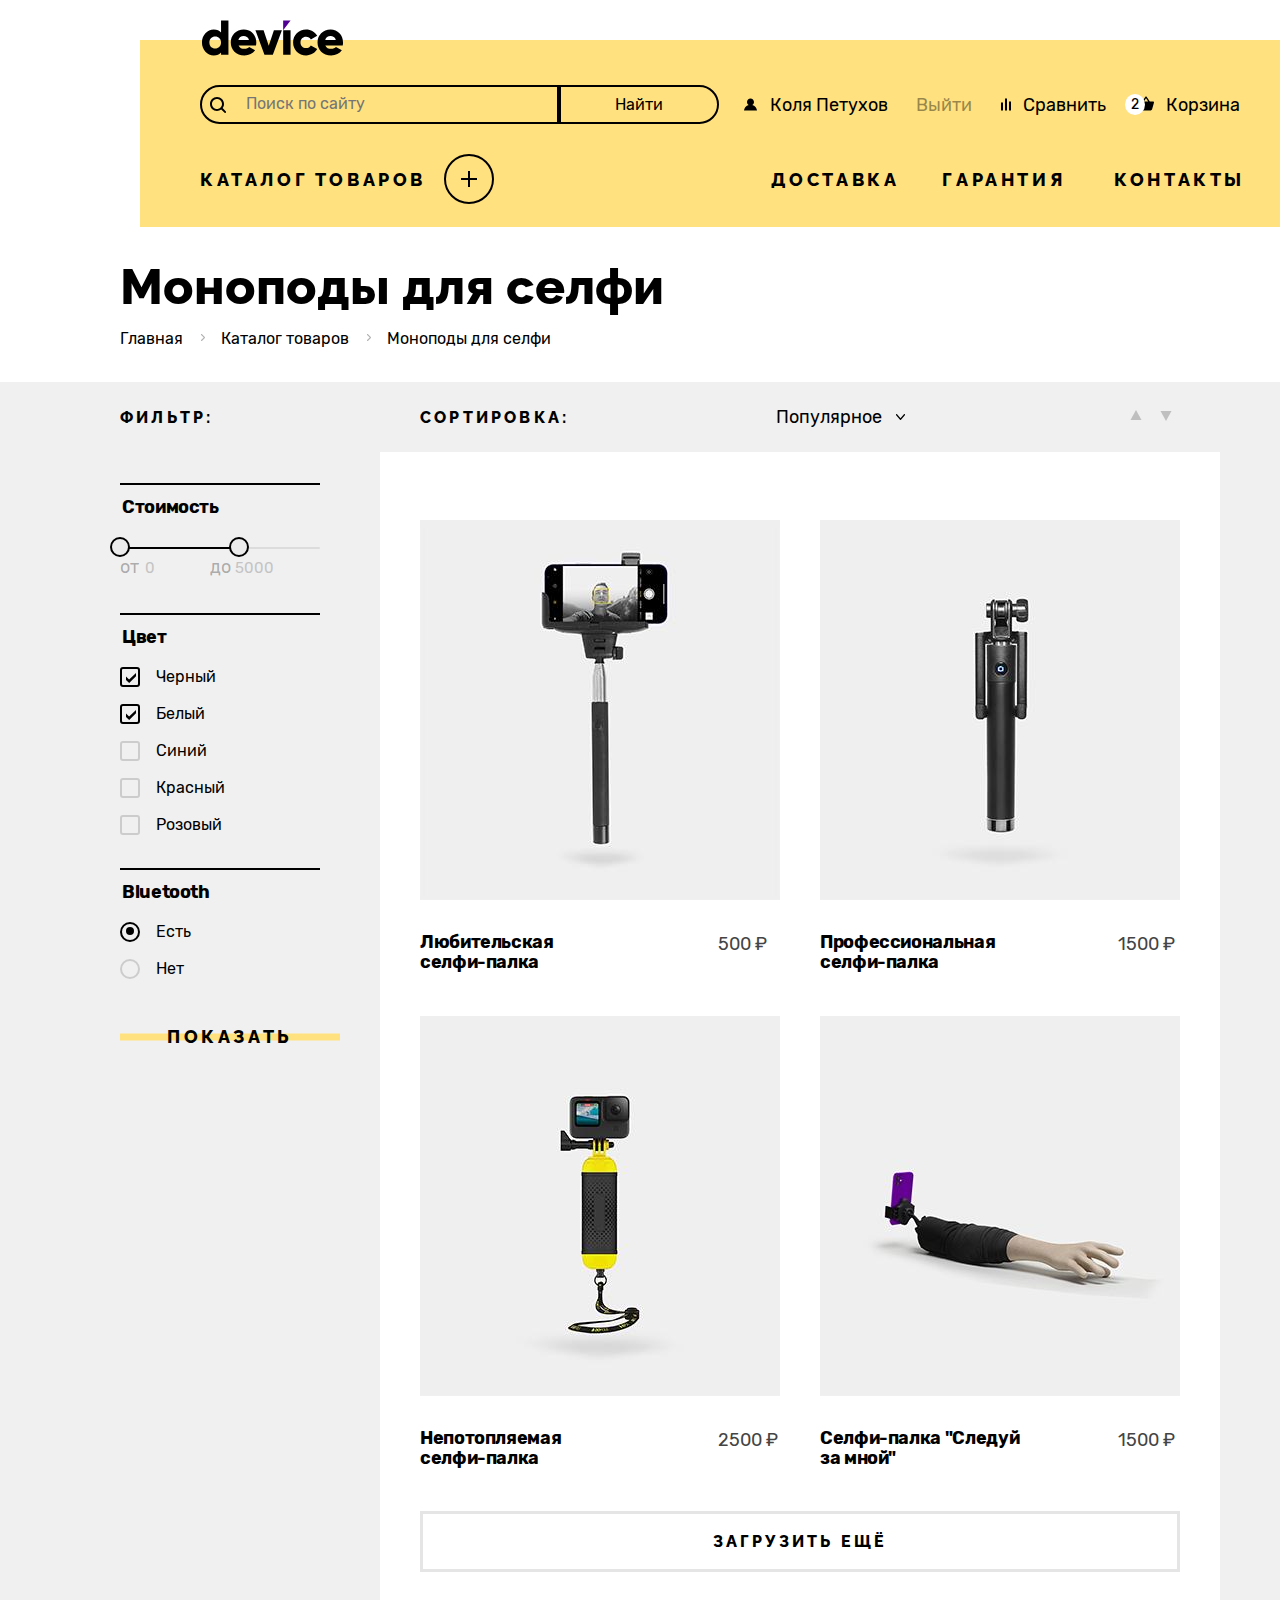
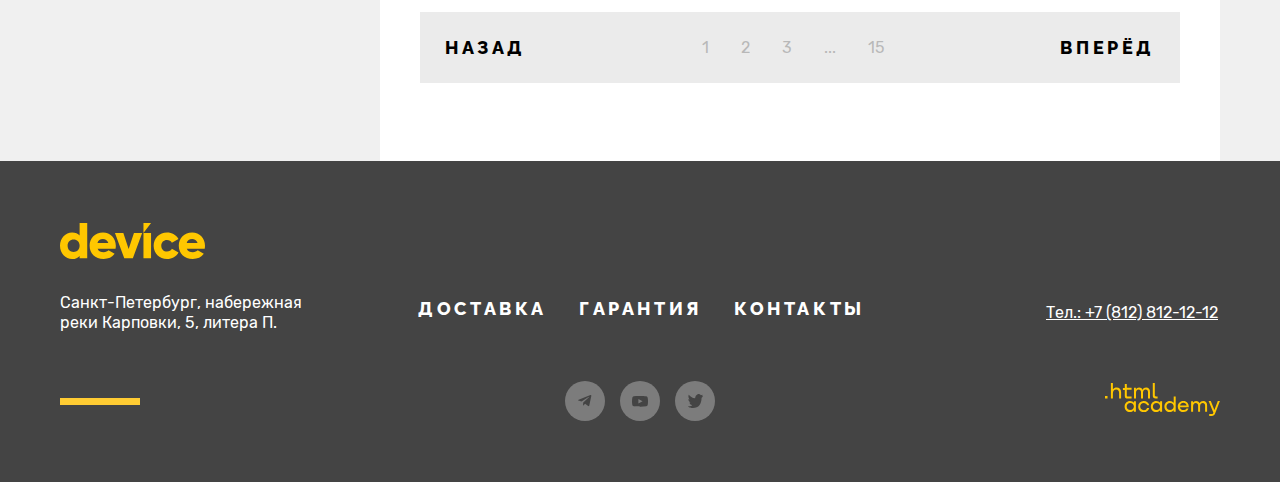
==== commit d29e10a0: "Merge pull request #2 from Mirthl/master" ====
--- a/catalog.html
+++ b/catalog.html
@@ -6,7 +6,8 @@
   <meta charset="UTF-8">
   <title>Страница каталога товаров</title>
   <link rel="stylesheet" href="styles/styles.css">
-  <link rel="icon" href="favicon.ico"><!-- 32×32 -->
+  <link rel="icon" href="favicon.ico">
+  <link rel="icon" type="image/png" href="images/favicon.png"><!-- 32×32 -->
   <meta name="viewport" content="width=device-width, initial-scale=1.0">
 </head>
 
@@ -45,7 +46,7 @@
                     d="m15.7 14.69-3.1-3.1c.9-1.2 1.4-2.6 1.4-4.2 0-3.9-3.1-7-7-7s-7 3.1-7 7 3.1 7 7 7c1.6 0 3-.5 4.2-1.4l3.1 3.1c.2.2.4.3.7.3.6 0 1-.4 1-1 0-.2-.1-.5-.3-.7ZM2 7.39c0-2.8 2.2-5 5-5s5 2.2 5 5-2.2 5-5 5-5-2.2-5-5Z"
                     fill="CurrentColor" />
                 </svg>
-                <input class="header-search-input " name="search" type="text" placeholder="Поиск по сайту">
+                <input class="header-search-input " name="search" type="text" placeholder="Поиск по сайту" required>
               </div>
               <div class="focus-btn-wrapper">
                 <button class="search-btn" type="submit">Найти</button>
@@ -134,7 +135,7 @@
           </a>
 
 
-          <div class="submenu">
+          <div class="submenu ">
 
             <div class="submenu-catalog">
               <ul class="submenu-list">
@@ -291,11 +292,11 @@
                 <div class="range-input-number">
                   <div class="range-price">
                     <label class="range-label" for="min-price">от</label>
-                    <input class="range-input" type="number" value="0" name="min-price" id="min-price">
+                    <input class="range-input" type="text" value="0" name="min-price" id="min-price">
                   </div>
                   <div class="range-price">
                     <label class="range-label" for="max-price">до</label>
-                    <input class="range-input" type="number" value="5000" name="max-price" id="max-price"
+                    <input class="range-input" type="text" value="5000" name="max-price" id="max-price"
                       style="width: 90px">
                   </div>
                 </div>
--- a/styles/styles.css
+++ b/styles/styles.css
@@ -5,6 +5,20 @@
 * Browsers: last 4 version
 */
 
+/*
+* Prefixed by https://autoprefixer.github.io
+* PostCSS: v8.4.14,
+* Autoprefixer: v10.4.7
+* Browsers: last 4 version
+*/
+
+/*
+* Prefixed by https://autoprefixer.github.io
+* PostCSS: v8.4.14,
+* Autoprefixer: v10.4.7
+* Browsers: last 4 version
+*/
+
 /* Rubik */
 
 @font-face {
@@ -13,7 +27,6 @@
   font-weight: 400;
   font-display: swap;
   src: url("../fonts/rubik/rubik-400.woff2") format("woff2");
-  font-display: swap;
 }
 
 @font-face {
@@ -37,6 +50,7 @@
 }
 
 * {
+  -webkit-box-sizing: border-box;
   box-sizing: border-box;
   line-height: 1;
 }
@@ -59,11 +73,12 @@
 }
 
 .main-index {
+  display: block;
+  -webkit-box-flex: 1;
+  -ms-flex-positive: 1;
+  flex-grow: 1;
+
   background-color: #ffffff;
-  max-width: 1440px;
-  width: 100%;
-  flex-grow: 1;
-  margin: 0 auto;
 }
 
 .container {
@@ -72,23 +87,20 @@
 }
 
 .container-background {
-  max-width: 1440px;
-  width: 100%;
+  position: relative;
   margin: 0 auto;
   background: #f0f0f0;
-  margin-bottom: 70px;
+  padding-bottom: 132px;
+  margin-bottom: 71px;
 }
 
 .footer-container {
-  max-width: 1440px;
   width: 100%;
   margin: 0 auto;
   background: #444444;
 }
 
 .main-inner {
-  width: 1440px;
-  margin: 0 auto;
   margin-top: 50px;
 }
 
@@ -112,6 +124,7 @@
   -ms-flex-direction: column;
   flex-direction: column;
   min-height: 100%;
+  min-width: 1280px;
   font-family: "rubik", sans-serif;
   font-size: 18px;
   color: #000000;
@@ -188,8 +201,13 @@
 /* Header  */
 
 .header {
+  display: -webkit-box;
+  display: -ms-flexbox;
   display: flex;
   width: 1440px;
+  -webkit-box-orient: vertical;
+  -webkit-box-direction: normal;
+  -ms-flex-direction: column;
   flex-direction: column;
   margin-top: 40px;
 }
@@ -202,6 +220,7 @@
   background-color: #ffe17f;
   padding-bottom: 135px;
 }
+
 .header .container-catalog {
   max-width: 1160px;
   width: 100%;
@@ -211,6 +230,7 @@
 }
 
 /* Header logo */
+
 .header-logo {
   display: inline-block;
   margin-top: -20px;
@@ -231,24 +251,36 @@
 /*Header tools */
 
 .header-tools {
-  display: flex;
+  display: -webkit-box;
+  display: -ms-flexbox;
+  display: flex;
+  -webkit-box-pack: justify;
+  -ms-flex-pack: justify;
   justify-content: space-between;
   margin-top: 25px;
   margin-bottom: 30px;
+  -webkit-box-align: center;
+  -ms-flex-align: center;
   align-items: center;
 }
 
 /*tools right*/
 
 .tools-right {
+  display: -webkit-box;
+  display: -ms-flexbox;
   display: flex;
 }
 
 .search-form {
+  display: -webkit-box;
+  display: -ms-flexbox;
   display: flex;
 }
 
 .input-wrapper {
+  display: -webkit-box;
+  display: -ms-flexbox;
   display: flex;
   position: relative;
   max-width: 517px;
@@ -259,6 +291,8 @@
   position: absolute;
   left: 10px;
   top: 50%;
+  -webkit-transform: translateY(-50%);
+  -ms-transform: translateY(-50%);
   transform: translateY(-50%);
 }
 
@@ -273,6 +307,7 @@
   width: 359px;
   background: transparent;
   border-radius: 50px 0px 0px 50px;
+  border: 2px solid #000000;
   cursor: pointer;
   outline: none;
 }
@@ -281,11 +316,24 @@
   outline: 2px solid #af4fff;
 }
 
+.header-search-input:focus:not(:-moz-placeholder-shown) {
+  color: #000000;
+}
+
+.header-search-input:focus:not(:-ms-input-placeholder) {
+  color: #000000;
+}
+
 .header-search-input:focus:not(:placeholder-shown) {
   color: #000000;
 }
 
 .header-search-input:disabled {
+  opacity: 0.3;
+  pointer-events: none;
+}
+
+.header-search-btn:disabled {
   opacity: 0.3;
   pointer-events: none;
 }
@@ -297,17 +345,21 @@
   font-size: 16px;
   line-height: 20px;
   background: transparent;
-  border-radius: 0px 50px 50px 0px;
+  border: 2px solid #000000;
+  border-radius: 0 50px 50px 0;
   cursor: pointer;
   outline: none;
-  padding: 0 53px;
+  padding: 0 54px;
 }
 
 .search-btn:hover {
   background-color: #000000;
   color: #ffffff;
 }
+
 .focus-btn-wrapper {
+  display: -webkit-box;
+  display: -ms-flexbox;
   display: flex;
 }
 
@@ -326,10 +378,15 @@
 }
 
 /*header login*/
+
 .login-bar {
-  display: flex;
+  display: -webkit-box;
+  display: -ms-flexbox;
+  display: flex;
+  -webkit-box-align: center;
+  -ms-flex-align: center;
   align-items: center;
-  margin-left: 27px;
+  margin-left: 25px;
 }
 
 /*intries */
@@ -339,6 +396,7 @@
 }
 
 /*logined*/
+
 /*user login*/
 
 .user-login {
@@ -402,6 +460,7 @@
   content: url(../images/header/intries-lk-ico.svg);
   padding-right: 13px;
 }
+
 .user-name:hover {
   opacity: 0.6;
 }
@@ -431,6 +490,8 @@
 /*middle user*/
 
 .header-user {
+  display: -webkit-box;
+  display: -ms-flexbox;
   display: flex;
 }
 
@@ -442,6 +503,8 @@
 /*header user list*/
 
 .header-tools-left {
+  display: -webkit-box;
+  display: -ms-flexbox;
   display: flex;
   margin: 0;
   padding: 0;
@@ -450,6 +513,7 @@
 
 .header-item {
   margin-right: 32px;
+  position: relative;
 }
 
 .header-item:last-child {
@@ -502,9 +566,13 @@
 
 .quantity-cutrent-item {
   position: absolute;
+  display: -webkit-box;
+  display: -ms-flexbox;
   display: flex;
   left: 0;
   top: 0;
+  -webkit-transform: translateX(-65%);
+  -ms-transform: translateX(-65%);
   transform: translateX(-65%);
   padding: 2px 6px;
   border-radius: 50%;
@@ -526,9 +594,11 @@
 
 .cart-container {
   position: absolute;
-  top: 82px;
-  right: -17px;
-  z-index: 2;
+  top: 120%;
+  -webkit-transform: translateX(-46%);
+  -ms-transform: translateX(-46%);
+  transform: translateX(-46%);
+  z-index: 3;
   width: 360px;
   font-size: 18px;
   line-height: 21px;
@@ -537,11 +607,11 @@
   display: none;
 }
 
-.card_container_open {
+.card-container-open {
   display: block;
 }
 
-.card_container_close {
+.card-container-close {
   display: none;
 }
 
@@ -570,6 +640,7 @@
   display: grid;
   -ms-grid-columns: 40px 235px;
   grid-template-columns: 40px 235px;
+  border: 2px solid transparent;
   cursor: pointer;
 }
 
@@ -578,12 +649,12 @@
 }
 
 .cart-item-link:focus {
-  outline: 2px solid #af4fff;
-  z-index: 2;
+  border-color: #af4fff;
 }
 
 .cart-item-link:active {
   opacity: 0.3;
+  border-color: #af4fff;
 }
 
 .cart-item-btn {
@@ -687,15 +758,26 @@
 /*header-bottom*/
 
 .header-bottom {
-  display: flex;
+  display: -webkit-box;
+  display: -ms-flexbox;
+  display: flex;
+  position: relative;
+  -webkit-box-pack: justify;
+  -ms-flex-pack: justify;
   justify-content: space-between;
+  -webkit-box-align: center;
+  -ms-flex-align: center;
   align-items: center;
 }
 
 /*header catalog store*/
 
 .header-catalog-store {
-  display: flex;
+  display: -webkit-box;
+  display: -ms-flexbox;
+  display: flex;
+  -webkit-box-align: center;
+  -ms-flex-align: center;
   align-items: center;
   max-width: 300px;
   width: 100%;
@@ -717,22 +799,25 @@
 }
 
 .submenu-open {
-  display: block;
+  display: -ms-grid;
+  display: grid;
 }
 
 .submenu-catalog {
   position: absolute;
-  left: 140px;
+  left: -60px;
+  top: 55px;
   z-index: 2;
   display: -ms-grid;
   display: grid;
-  width: 1100px;
+  width: 1160px;
   gap: 15px;
   -ms-grid-columns: 235px 15px 200px 15px 211px;
   grid-template-columns: 235px 200px 211px;
-  margin-top: 45px;
+  padding-top: 12px;
   padding-bottom: 40px;
   padding-left: 60px;
+  margin: 0;
   background-color: #ffe17f;
 }
 
@@ -836,6 +921,9 @@
   display: -webkit-box;
   display: -ms-flexbox;
   display: flex;
+  -ms-flex-wrap: wrap;
+  flex-wrap: wrap;
+  max-width: 471px;
   margin: 0;
   padding: 0;
   font-family: "Raleway", sans-serif;
@@ -940,6 +1028,8 @@
 /*slider one*/
 
 .slider-one {
+  -webkit-box-pack: justify;
+  -ms-flex-pack: justify;
   justify-content: space-between;
   max-height: 560px;
   height: 100%;
@@ -950,6 +1040,8 @@
 /*slider two*/
 
 .slider-two {
+  -webkit-box-pack: justify;
+  -ms-flex-pack: justify;
   justify-content: space-between;
   max-height: 560px;
   height: 100%;
@@ -959,6 +1051,8 @@
 /*slider tree*/
 
 .slider-tree {
+  -webkit-box-pack: justify;
+  -ms-flex-pack: justify;
   justify-content: space-between;
   max-height: 560px;
   height: 100%;
@@ -968,6 +1062,8 @@
 /*togle curent slider*/
 
 .slider-current {
+  display: -webkit-box;
+  display: -ms-flexbox;
   display: flex;
 }
 
@@ -989,18 +1085,25 @@
 /*slider right column*/
 
 .slider-right {
-  display: flex;
+  display: -webkit-box;
+  display: -ms-flexbox;
+  display: flex;
+  -ms-flex-wrap: wrap;
+  flex-wrap: wrap;
+  -webkit-box-orient: vertical;
+  -webkit-box-direction: normal;
+  -ms-flex-direction: column;
   flex-direction: column;
   position: relative;
-  max-width: 560px;
-  max-height: 495px;
+  min-width: 560px;
+  min-height: 495px;
 }
 
 /*slider white number*/
 
 .slider-number {
   position: absolute;
-  top: -137px;
+  top: -142px;
   right: 47px;
   font-style: normal;
   font-weight: 700;
@@ -1008,6 +1111,7 @@
   text-align: right;
   color: #ffffff;
 }
+
 /*Slider description */
 
 .slider-item-slogan {
@@ -1035,30 +1139,45 @@
 /*right button*/
 
 .right-button {
-  display: flex;
+  display: -webkit-box;
+  display: -ms-flexbox;
+  display: flex;
+  -webkit-box-pack: justify;
+  -ms-flex-pack: justify;
   justify-content: space-between;
-  align-items: center;
-  margin-bottom: 59px;
+  -webkit-box-align: start;
+  -ms-flex-align: start;
+  align-items: flex-start;
+  margin-bottom: 47px;
 }
 
 .slider-item-more {
-  padding: 0;
-  margin: 0;
-  max-width: 210px;
+  margin: 0;
+  max-width: 220px;
+  width: 100%;
+  margin-top: -10px;
 }
 
 /*Slider pagination */
 
 .slider-item-pagination {
   position: relative;
-  display: flex;
+  display: -webkit-box;
+  display: -ms-flexbox;
+  display: flex;
+  -webkit-box-align: center;
+  -ms-flex-align: center;
   align-items: center;
+  -webkit-box-pack: center;
+  -ms-flex-pack: center;
   justify-content: center;
-  padding: 0;
+  padding-top: 3px;
   margin: 0;
 }
 
 .item-pagination-button {
+  display: -webkit-box;
+  display: -ms-flexbox;
   display: flex;
   width: 12px;
   height: 12px;
@@ -1095,11 +1214,18 @@
   display: -webkit-box;
   display: -ms-flexbox;
   display: flex;
+  -webkit-box-pack: start;
+  -ms-flex-pack: start;
   justify-content: flex-start;
 }
 
 .left-feature {
-  display: flex;
+  display: -webkit-box;
+  display: -ms-flexbox;
+  display: flex;
+  -webkit-box-orient: vertical;
+  -webkit-box-direction: normal;
+  -ms-flex-direction: column;
   flex-direction: column;
   margin-right: 20px;
 }
@@ -1139,7 +1265,7 @@
   display: -ms-flexbox;
   display: flex;
   position: absolute;
-  top: 56px;
+  top: 62px;
 }
 
 /*Slider right left button */
@@ -1212,7 +1338,12 @@
 /*slider two*/
 
 .slider-item-features-braslet {
-  display: flex;
+  display: -webkit-box;
+  display: -ms-flexbox;
+  display: flex;
+  -webkit-box-orient: vertical;
+  -webkit-box-direction: normal;
+  -ms-flex-direction: column;
   flex-direction: column;
   max-height: 102px;
   height: 100%;
@@ -1220,7 +1351,7 @@
   margin: 0;
 }
 
-.slider-item-feature-name-braslet {
+.slider-item-feature-name-bracelet {
   padding: 0;
   margin: 0;
   font-style: normal;
@@ -1230,7 +1361,7 @@
   line-height: 30px;
 }
 
-.slider-item-feature-value-braslet {
+.slider-item-feature-value-bracelet {
   padding: 0;
   margin: 0;
   margin-bottom: 12px;
@@ -1243,13 +1374,23 @@
 /*slider tree */
 
 .center-feature {
-  display: flex;
+  display: -webkit-box;
+  display: -ms-flexbox;
+  display: flex;
+  -webkit-box-orient: vertical;
+  -webkit-box-direction: normal;
+  -ms-flex-direction: column;
   flex-direction: column;
   margin-right: 20px;
 }
 
 .right-feature {
-  display: flex;
+  display: -webkit-box;
+  display: -ms-flexbox;
+  display: flex;
+  -webkit-box-orient: vertical;
+  -webkit-box-direction: normal;
+  -ms-flex-direction: column;
   flex-direction: column;
 }
 
@@ -1257,6 +1398,8 @@
   display: -webkit-box;
   display: -ms-flexbox;
   display: flex;
+  -webkit-box-pack: start;
+  -ms-flex-pack: start;
   justify-content: flex-start;
 }
 
@@ -1298,6 +1441,7 @@
 
 .catalog-category-item {
   width: 160px;
+  min-height: 253px;
   margin-right: 40px;
 }
 
@@ -1347,7 +1491,6 @@
 
 .category-vr {
   width: 160px;
-  height: 250px;
 }
 
 .category-monopode::before {
@@ -1357,7 +1500,6 @@
 
 .category-monopode {
   width: 160px;
-  height: 250px;
 }
 
 .category-cameras::before {
@@ -1391,29 +1533,45 @@
 
 /*Servises */
 
-.conteiner-servises {
-  max-width: 1160px;
+.container-background::before {
+  content: "";
+  position: absolute;
+  top: 0;
+  left: 0;
+  z-index: 1;
+  width: 100%;
+  height: 2px;
+  background-color: #ffffff;
+  -webkit-transition: all 0.3s ease 0s;
+  -o-transition: all 0.3s ease 0s;
+  transition: all 0.3s ease 0s;
+}
+
+.servises {
+  display: -webkit-box;
+  display: -ms-flexbox;
+  display: flex;
+  width: 1160px;
   margin: 0 auto;
-  padding-top: 0;
-  padding-bottom: 42px;
-}
-
-.servises {
-  max-width: 1160px;
-  margin: 0 auto;
-}
-
-.servises-item-features {
+  -webkit-transition: all 0.3s ease 0s;
+  -o-transition: all 0.3s ease 0s;
+  transition: all 0.3s ease 0s;
+}
+
+.servises-list {
   position: relative;
-  padding: 0;
-  margin: 0;
-  padding-bottom: 46px;
-}
-
-.servises-item-features::before {
+  margin-right: 123px;
+  padding: 0;
+  margin: 0;
+  margin-top: -42px;
+  margin-right: 125px;
+  list-style-type: none;
+}
+
+.servises-list::before {
   content: "";
   position: absolute;
-  top: -105px;
+  top: -61px;
   left: 280px;
   z-index: 2;
   width: 7px;
@@ -1421,145 +1579,155 @@
   background: #000000;
 }
 
-.item-feature-name {
-  position: absolute;
-  top: -42px;
-  width: 280px;
+.servises-item:not(:last-child) {
+  margin-bottom: 34px;
+}
+
+.servises-btn {
+  position: relative;
+  display: block;
+  min-height: 40px;
+  min-width: 160px;
+  padding: 11px;
+  margin-left: 2px;
+  font-size: 18px;
+  text-align: center;
+  background-color: #f0f0f0;
+  -webkit-transition: all 0.3s ease 0s;
+  -o-transition: all 0.3s ease 0s;
+  transition: all 0.3s ease 0s;
+}
+
+.servises-current {
+  color: #ffe17f;
+  -webkit-transition: all 0.3s ease 0s;
+  -o-transition: all 0.3s ease 0s;
+  transition: all 0.3s ease 0s;
+  outline: none;
+}
+
+.servises-current::before {
+  content: "";
+  position: absolute;
+  left: 0;
+  top: 2px;
+  height: 40px;
+  width: 275px;
+  background-color: #000000;
+  border: 2px solid #000000;
+  z-index: 2;
+}
+
+.servises-current:hover .btn-text {
+  opacity: 0.6;
+}
+
+.servises-current:focus .btn-text {
+  opacity: 0.3;
+}
+
+.servises-current:focus::before {
+  border: 2px solid #af4fff;
+}
+
+.servises-description-list {
+  width: 890px;
+  margin: 0;
+  margin-top: -28px;
+  padding: 0;
+  list-style-type: none;
+  z-index: 2;
+}
+
+.btn-text {
+  position: relative;
+  z-index: 2;
+}
+
+.description-title {
+  margin: 0;
+  margin-bottom: 33px;
   padding: 0;
   font-family: "Raleway", sans-serif;
-  font-style: normal;
-  font-weight: 800;
-  font-size: 18px;
-  line-height: 21px;
-  letter-spacing: 0.2em;
-  text-transform: uppercase;
-}
-
-.item-feature-name-current {
-  position: absolute;
-  -webkit-box-sizing: border-box;
-  box-sizing: border-box;
-  top: -42px;
-  width: 280px;
-  padding: 10px 120px 10px 20px;
-  font-family: "Raleway", sans-serif;
-  font-style: normal;
-  font-weight: 800;
-  font-size: 18px;
-  line-height: 21px;
-  letter-spacing: 0.2em;
-  text-transform: uppercase;
-  color: #ffe17f;
-  background: #000000;
-}
-
-.item-feature-name-current:hover {
-  color: rgba(255, 225, 127, 0.5);
-}
-
-.item-feature-name-current:focus {
-  outline: 2px solid #af4fff;
-}
-
-.item-feature-name-current:active {
-  color: rgba(255, 225, 127, 0.3);
-}
-
-.item-feature-name-garanty {
-  position: absolute;
-  top: 34px;
-  width: 160px;
-  padding: 10px 120px 10px 20px;
-  font-family: "Raleway", sans-serif;
-  font-style: normal;
-  font-weight: 800;
-  font-size: 18px;
-  line-height: 21px;
-  letter-spacing: 0.2em;
-  text-transform: uppercase;
-}
-
-.item-feature-name-credit {
-  position: absolute;
-  top: 109px;
-  width: 160px;
-  text-align: center;
-  font-family: "Raleway", sans-serif;
-  font-style: normal;
-  font-weight: 800;
-  font-size: 18px;
-  line-height: 21px;
-  letter-spacing: 0.2em;
-  text-transform: uppercase;
-}
-
-.item-feature-value {
-  position: relative;
-  width: 448px;
-  padding: 0;
-  padding-top: 52px;
-  margin-left: 405px;
-  margin-right: 110px;
-  line-height: 30px;
-}
-
-.value-delivery::before {
-  content: "";
-  position: absolute;
-  top: -28px;
-  left: 556px;
-  width: 136px;
-  height: 164px;
-  background-image: url("../images/main-page/servises/delivery.svg");
-  background-repeat: no-repeat;
-}
-
-.value-garanty::before {
-  content: "";
-  position: absolute;
-  top: -26px;
-  left: 528px;
-  width: 171px;
-  height: 195px;
-  background-image: url("../images/main-page/servises/garanty.svg");
-  background-repeat: no-repeat;
-}
-
-.value-credit::before {
-  content: "";
-  position: absolute;
-  top: -26px;
-  left: 556px;
-  width: 156px;
-  height: 188px;
-  background-image: url("../images/main-page/servises/credit.svg");
-  background-repeat: no-repeat;
-}
-
-.item-feature-value-title {
-  width: 242px;
-  position: absolute;
-  left: -3px;
-  top: -32px;
-  font-family: "Raleway", sans-serif;
-  font-style: normal;
-  font-weight: 800;
   font-size: 50px;
   line-height: 50px;
 }
 
+.servises-description {
+  position: relative;
+  margin-left: 118px;
+  padding-right: 231px;
+  display: none;
+}
+
+.current-servises {
+  display: block;
+}
+
+.description-text {
+  padding: 0;
+  margin: 0;
+  font-family: "Rubik", sans-serif;
+  font-style: normal;
+  font-weight: 400;
+  font-size: 18px;
+  line-height: 30px;
+  color: #444444;
+}
+
+.servises-description:first-child::after {
+  content: "";
+  position: absolute;
+  top: 0;
+  width: 100%;
+  height: 107%;
+  background-image: url(../images/main-page/servises/delivery.svg);
+  background-repeat: no-repeat;
+  background-position: 558px 3px;
+}
+
+.servises-description:nth-child(2)::after {
+  content: "";
+  position: absolute;
+  top: 0;
+  width: 100%;
+  height: 107%;
+  background-image: url(../images/main-page/servises/garanty.svg);
+  background-repeat: no-repeat;
+  background-position: 558px 3px;
+}
+
+.servises-description:nth-child(3)::after {
+  content: "";
+  position: absolute;
+  top: 0;
+  width: 100%;
+  height: 107%;
+  background-image: url(../images/main-page/servises/credit.svg);
+  background-repeat: no-repeat;
+  background-position: 558px 3px;
+}
+
 /* Delivery rare */
 
 .container-delivery {
   position: relative;
-  display: flex;
+  display: -webkit-box;
+  display: -ms-flexbox;
+  display: flex;
+  -webkit-box-pack: center;
+  -ms-flex-pack: center;
   justify-content: center;
   margin: 0 auto;
   margin-bottom: 117px;
+  -webkit-transition: all 0.3s ease 0s;
+  -o-transition: all 0.3s ease 0s;
   transition: all 0.3s ease 0s;
 }
 
 .delivery-rare-product-link {
+  display: -webkit-box;
+  display: -ms-flexbox;
   display: flex;
   max-width: 1160px;
   width: 100%;
@@ -1568,12 +1736,17 @@
   font-weight: 800;
   font-size: 20px;
   line-height: 23px;
+  -webkit-box-pack: center;
+  -ms-flex-pack: center;
   justify-content: center;
+  -webkit-box-align: center;
+  -ms-flex-align: center;
   align-items: center;
   letter-spacing: 0.2em;
   text-transform: uppercase;
   background-color: #f0f0f0;
   height: 100px;
+  padding-top: 5px;
 }
 
 .delivery-rare-product-link::before {
@@ -1634,6 +1807,8 @@
   display: -webkit-box;
   display: -ms-flexbox;
   display: flex;
+  -webkit-box-pack: justify;
+  -ms-flex-pack: justify;
   justify-content: space-between;
   color: #000000;
   background-color: #ffffff;
@@ -1646,6 +1821,7 @@
 
 .contacts {
   max-width: 532px;
+  margin-right: 18px;
 }
 
 .about h2 {
@@ -1666,9 +1842,9 @@
 .about-title::before {
   content: "";
   position: absolute;
-  top: -50px;
+  top: -48px;
   width: 84px;
-  height: 7px;
+  height: 8px;
   background-color: #000000;
 }
 
@@ -1679,14 +1855,14 @@
 .contacts-title::before {
   content: "";
   position: absolute;
-  top: -50px;
+  top: -48px;
   width: 84px;
-  height: 7px;
+  height: 8px;
   background-color: #000000;
 }
 
 .about-button {
-  width: 258px;
+  width: 270px;
 }
 
 .contacts-button {
@@ -1805,7 +1981,7 @@
 
 .background-subscription {
   padding-top: 74px;
-  padding-bottom: 54px;
+  padding-bottom: 56px;
   margin-bottom: 0;
 }
 
@@ -1813,6 +1989,8 @@
   display: -webkit-box;
   display: -ms-flexbox;
   display: flex;
+  -webkit-box-pack: justify;
+  -ms-flex-pack: justify;
   justify-content: space-between;
   max-width: 1160px;
   margin: 0 auto;
@@ -1825,7 +2003,7 @@
 }
 
 .subscription-right {
-  max-width: 532px;
+  max-width: 552px;
 }
 
 .subscription-title {
@@ -1835,7 +2013,9 @@
   font-size: 50px;
   line-height: 50px;
   margin: 0;
-  margin-bottom: 144px;
+  margin-bottom: 152px;
+  padding-right: 114px;
+  margin-top: -9px;
 }
 
 .subscription-description {
@@ -1851,26 +2031,37 @@
 /*subscription bottom*/
 
 .subscription-bottom {
+  display: -webkit-box;
+  display: -ms-flexbox;
   display: flex;
   max-width: 1160px;
   width: 100%;
+  -webkit-box-pack: justify;
+  -ms-flex-pack: justify;
   justify-content: space-between;
+  -ms-flex-line-pack: center;
   align-content: center;
   margin-top: -12px;
 }
 
 .subscription-form {
+  display: -webkit-box;
+  display: -ms-flexbox;
   display: flex;
 }
 
 .subscription-input {
+  display: -webkit-box;
+  display: -ms-flexbox;
   display: flex;
   padding: 0 20px 5px 16px;
   width: 558px;
   height: 61px;
-  font-family: "Rubik", sans-serif;
+  font-family: "Rubik";
   font-style: normal;
   font-weight: 400;
+  font-size: 18px;
+  line-height: 30px;
   color: #444444;
   opacity: 0.5;
   background: #f0f0f0;
@@ -1912,8 +2103,8 @@
   -webkit-box-sizing: border-box;
   box-sizing: border-box;
   min-width: 253px;
-  height: 60px;
-  padding: 18px 34px;
+  min-height: 60px;
+  padding: 12px 34px;
   font-family: "Raleway", sans-serif;
   font-style: normal;
   font-size: 18px;
@@ -1941,9 +2132,13 @@
 }
 
 .subscription-free {
+  display: -webkit-box;
+  display: -ms-flexbox;
   display: flex;
   -ms-flex-item-align: center;
   -ms-grid-row-align: center;
+  -webkit-box-align: center;
+  -ms-flex-align: center;
   align-items: center;
   font-style: normal;
   font-weight: 400;
@@ -1960,9 +2155,12 @@
 /* Footer */
 
 .page-footer {
+  display: -webkit-box;
+  display: -ms-flexbox;
   display: flex;
   max-width: 1160px;
   margin: 0 auto;
+  -ms-flex-wrap: wrap;
   flex-wrap: wrap;
   position: relative;
   padding-top: 62px;
@@ -1993,17 +2191,27 @@
 /*footer middle*/
 
 .middle-footer {
+  display: -webkit-box;
+  display: -ms-flexbox;
   display: flex;
   max-width: 1160px;
   width: 100%;
+  -webkit-box-pack: justify;
+  -ms-flex-pack: justify;
   justify-content: space-between;
+  -webkit-box-align: center;
+  -ms-flex-align: center;
   align-items: center;
   margin-bottom: 47px;
 }
 
 .footer-adress {
+  display: -webkit-box;
+  display: -ms-flexbox;
   display: flex;
   max-height: 40px;
+  -ms-flex-item-align: center;
+  -ms-grid-row-align: center;
   align-self: center;
 }
 /* Footer adress */
@@ -2013,9 +2221,11 @@
   display: -ms-flexbox;
   display: flex;
 }
+
 .contacts-address-description p {
   margin: 0;
 }
+
 .contacts-address-description {
   max-width: 244px;
   margin: 0;
@@ -2029,20 +2239,27 @@
 /*footer navigation*/
 
 .footer-navigation {
+  display: -webkit-box;
+  display: -ms-flexbox;
   display: flex;
   max-width: 444px;
 }
 
 .footer-navigation-list {
+  display: -webkit-box;
+  display: -ms-flexbox;
   display: flex;
   list-style: none;
   padding: 0;
   margin: 0;
+  margin-left: -67px;
+  margin-top: -9px;
 }
 
 .footer-navigation-item {
   margin-right: 32px;
 }
+
 .footer-navigation-item:last-child {
   margin-right: 0;
 }
@@ -2086,7 +2303,9 @@
 /* Footer tel */
 
 .footer-contacts-tel {
+  -webkit-box-sizing: border-box;
   box-sizing: border-box;
+  -ms-flex-wrap: wrap;
   flex-wrap: wrap;
   height: 20px;
   font-style: normal;
@@ -2094,6 +2313,7 @@
   font-size: 16px;
   line-height: 20px;
   color: #ffffff;
+  padding-right: 2px;
 }
 
 .footer-contacts-tel:hover {
@@ -2111,12 +2331,19 @@
 /*footer bottom*/
 
 .footer-bottom {
+  display: -webkit-box;
+  display: -ms-flexbox;
   display: flex;
   max-width: 1160px;
   width: 100%;
   margin: 0 auto;
+  -webkit-box-pack: justify;
+  -ms-flex-pack: justify;
   justify-content: space-between;
+  -webkit-box-align: center;
+  -ms-flex-align: center;
   align-items: center;
+  padding-top: 1px;
 }
 
 .footer-bottom::before {
@@ -2130,14 +2357,15 @@
 
 .footer-social-list {
   display: flex;
+  -webkit-box-pack: justify;
+  -ms-flex-pack: justify;
   justify-content: space-between;
-
   list-style: none;
   display: -webkit-box;
   display: -ms-flexbox;
-  display: flex;
-  padding: 0;
-  margin: 0;
+  padding: 0;
+  margin: 0;
+  margin-left: 35px;
 }
 
 .footer-social-item {
@@ -2227,19 +2455,30 @@
 /* Breadcrambs inner page */
 
 .inner-breadcrambs {
-  display: flex;
+  display: -webkit-box;
+  display: -ms-flexbox;
+  display: flex;
+  -ms-flex-wrap: wrap;
+  flex-wrap: wrap;
+  -webkit-box-orient: vertical;
+  -webkit-box-direction: normal;
+  -ms-flex-direction: column;
   flex-direction: column;
   max-width: 1160px;
   width: 100%;
   margin: 0 auto;
-  max-height: 85px;
+  min-height: 85px;
   height: 100%;
+  -webkit-box-pack: justify;
+  -ms-flex-pack: justify;
   justify-content: space-between;
-  margin-bottom: 35px;
   padding: 0 60px;
+  padding-bottom: 34px;
 }
 
 .inner-title {
+  display: -webkit-box;
+  display: -ms-flexbox;
   display: flex;
   margin: 0;
   padding: 0;
@@ -2253,8 +2492,17 @@
 }
 
 .breadcrambs-list {
-  display: flex;
+  display: -webkit-box;
+  display: -ms-flexbox;
+  display: flex;
+  -ms-flex-wrap: wrap;
+  flex-wrap: wrap;
+  min-height: 20px;
+  -webkit-box-pack: start;
+  -ms-flex-pack: start;
   justify-content: flex-start;
+  -webkit-box-align: center;
+  -ms-flex-align: center;
   align-items: center;
   list-style: none;
   padding: 0;
@@ -2302,7 +2550,11 @@
 /*products*/
 
 .products-wrapper {
-  display: flex;
+  display: -webkit-box;
+  display: -ms-flexbox;
+  display: flex;
+  -webkit-box-pack: justify;
+  -ms-flex-pack: justify;
   justify-content: space-between;
 }
 
@@ -2313,12 +2565,17 @@
 }
 
 .catalog-filter {
-  display: flex;
+  display: -webkit-box;
+  display: -ms-flexbox;
+  display: flex;
+  -webkit-box-orient: vertical;
+  -webkit-box-direction: normal;
+  -ms-flex-direction: column;
   flex-direction: column;
   max-width: 320px;
   width: 100%;
   margin-top: 45px;
-  padding: 0 50px 0 10px;
+  padding: 0 40px 0 10px;
 }
 
 .catalog-filter-list {
@@ -2341,7 +2598,7 @@
 .catalog-filter-range {
   padding: 0;
   margin: 0;
-  margin-bottom: 44px;
+  margin-bottom: 48px;
 }
 
 .filtres-range-title {
@@ -2381,7 +2638,7 @@
   background-color: #dcdcdc;
   border-radius: 2px;
   width: 200px;
-  margin-bottom: 10px;
+  margin-bottom: 6px;
 }
 
 .range-bar {
@@ -2439,8 +2696,8 @@
 }
 
 .toggle-max {
-  top: -8px;
-  right: -15px;
+  top: -10px;
+  right: -10px;
 }
 
 .range-input-number {
@@ -2449,6 +2706,8 @@
   display: flex;
   max-width: 160px;
   width: 100%;
+  -webkit-box-pack: justify;
+  -ms-flex-pack: justify;
   justify-content: space-between;
   margin: 0;
 }
@@ -2462,20 +2721,44 @@
   top: 3px;
   left: 0;
   color: rgba(0, 0, 0, 0.3);
+  margin-right: 2px;
 }
 
 .range-input {
   width: 90px;
   height: 24px;
-  padding: 0 2px;
-  padding-left: 24px;
   color: #c4c4c4;
-  font: inherit;
+  font-family: "Rubik", sans-serif;
+  font-style: normal;
+  font-weight: 400;
+  font-size: 15px;
+  line-height: 18px;
+  text-align: start;
   background-color: transparent;
   border: none;
+  padding-left: 25px;
+  padding-top: 3px;
+  appearance: none;
   -webkit-appearance: textfield;
   -moz-appearance: textfield;
   appearance: textfield;
+  outline: none;
+}
+
+.range-input:focus {
+  outline: 2px solid #af4fff;
+}
+
+.range-input:focus:not(:-moz-placeholder-shown) {
+  color: #000000;
+}
+
+.range-input:focus:not(:-ms-input-placeholder) {
+  color: #000000;
+}
+
+.range-input:focus:not(:placeholder-shown) {
+  color: #000000;
 }
 
 /*chekbox and radio*/
@@ -2484,19 +2767,20 @@
   position: relative;
   padding: 0;
   margin: 0;
-  margin-bottom: 48px;
-}
+  margin-bottom: 44px;
+}
+
 .catalog-filter-radio {
   position: relative;
   padding: 0;
   margin: 0;
-  margin-bottom: 39px;
+  margin-bottom: 34px;
 }
 
 .catalog-filter-radio:before {
   content: "";
   position: absolute;
-  top: -50px;
+  top: -54px;
   left: 0;
   width: 200px;
   height: 2px;
@@ -2513,12 +2797,16 @@
   font-weight: 700;
   line-height: 20px;
   letter-spacing: -0.02em;
-  margin-bottom: 16px;
+  margin-bottom: 20px;
 }
 
 .catalog-filter-item {
+  display: -webkit-box;
+  display: -ms-flexbox;
   display: flex;
   margin-bottom: 18px;
+  -webkit-box-align: end;
+  -ms-flex-align: end;
   align-items: flex-end;
 }
 
@@ -2529,14 +2817,14 @@
 .filter-button {
   -webkit-box-sizing: border-box;
   box-sizing: border-box;
-  min-width: 210px;
+  min-width: 219px;
 }
 
 .control-input {
   margin-right: 10px;
 }
 
-.catalog-filter- .control {
+.catalog-filter .control {
   font-style: normal;
   font-weight: 400;
   font-size: 16px;
@@ -2550,6 +2838,7 @@
   font-size: 16px;
   line-height: 19px;
   color: #000000;
+  cursor: pointer;
 }
 
 .control:hover {
@@ -2564,9 +2853,26 @@
   border-color: #000000;
 }
 
+.control-input[type="checkbox"]:focus + .control-cheked::after {
+  outline: 2px solid #af4fff;
+}
+
+.control:disabled {
+  opacity: 0.1;
+}
+
+.control-input[type="checkbox"]:disabled + .control-cheked {
+  cursor: default;
+  background-color: initial;
+  opacity: 0.1;
+}
+
+.control-input[type="checkbox"]:disabled + .control {
+  opacity: 0.1;
+}
+
 .control-cheked {
   position: absolute;
-  top: 4px;
   left: 0;
   width: 20px;
   height: 20px;
@@ -2592,8 +2898,8 @@
 .control-cheked::after {
   content: "";
   position: absolute;
-  left: -5px;
-  top: -5px;
+  left: -6px;
+  top: -6px;
   display: block;
   width: 26px;
   height: 26px;
@@ -2620,22 +2926,14 @@
   border-radius: 50%;
 }
 
-.control-cheked::after {
-  content: "";
-  position: absolute;
-  left: -5px;
-  top: -5px;
-  display: block;
-  width: 26px;
-  height: 26px;
-  border: 2px solid transparent;
-  border-radius: none;
-}
-
 /* Sorting product */
 
 .catalog-sorting-box {
-  display: flex;
+  display: -webkit-box;
+  display: -ms-flexbox;
+  display: flex;
+  -webkit-box-align: center;
+  -ms-flex-align: center;
   align-items: center;
   max-width: 1160px;
   width: 100%;
@@ -2649,8 +2947,14 @@
 }
 
 .select-wrapper {
-  display: flex;
+  display: -webkit-box;
+  display: -ms-flexbox;
+  display: flex;
+  -webkit-box-pack: justify;
+  -ms-flex-pack: justify;
   justify-content: space-between;
+  -webkit-box-align: center;
+  -ms-flex-align: center;
   align-items: center;
   max-width: 900px;
   width: 100%;
@@ -2752,12 +3056,18 @@
 
 .togle-updown {
   margin-right: 40px;
+  margin-top: -7px;
 }
 
 /* Product catalog */
 
 .catalog-products {
-  display: flex;
+  display: -webkit-box;
+  display: -ms-flexbox;
+  display: flex;
+  -webkit-box-orient: vertical;
+  -webkit-box-direction: normal;
+  -ms-flex-direction: column;
   flex-direction: column;
   max-width: 1160px;
   width: 100%;
@@ -2776,6 +3086,8 @@
   display: -webkit-box;
   display: -ms-flexbox;
   display: flex;
+  -webkit-box-pack: justify;
+  -ms-flex-pack: justify;
   justify-content: space-between;
   -ms-flex-wrap: wrap;
   flex-wrap: wrap;
@@ -2849,7 +3161,8 @@
   line-height: 19px;
   letter-spacing: 0.2em;
   text-transform: uppercase;
-  width: 760px;
+  min-width: 760px;
+  background: #ffffff;
   border: 3px solid #e5e5e5;
   padding: 18px 0;
   cursor: pointer;
@@ -2888,7 +3201,7 @@
   background-color: transparent;
   cursor: pointer;
   opacity: 0;
-  z-index: 20;
+  z-index: 2;
 }
 
 .products-card-more::after {
@@ -2903,44 +3216,61 @@
   cursor: pointer;
 }
 
-.products-card-link:hover::before {
-  content: "";
-  position: absolute;
-  top: 0;
-  left: 0;
-  right: 0;
-  bottom: 0;
-  background: rgba(240, 240, 240, 0.3);
-}
-
-.products-card:hover .products-card-more {
+.products-card-link:hover .products-card-image {
+  opacity: 0.4;
+}
+
+.products-card-link:hover .products-card-new::after {
+  opacity: 0.4;
+}
+
+.products-card-link:hover .products-card-title {
+  opacity: 0.4;
+}
+
+.products-card-link:hover .products-card-price {
+  opacity: 0.4;
+}
+
+.products-card-link:hover .products-card-more {
   opacity: 1;
 }
-.products-card:hover .products-card-title {
-  opacity: 0.3;
-}
-.products-card:hover .products-card-price {
-  opacity: 0.3;
-}
 
 .products-card-link:focus {
   outline: 2px solid #af4fff;
-}
-
-.products-card-link:active .products-card-more::after {
-  opacity: 1;
-  background-color: #ffc700;
 }
 
 .products-card-link:active .products-card-image {
   opacity: 0.4;
 }
 
+.products-card-link:active .products-card-title {
+  opacity: 0.4;
+}
+
+.products-card-link:active .products-card-price {
+  opacity: 0.4;
+}
+
+.products-card-link:active .products-card-more {
+  opacity: 1;
+}
+
+.products-card-link:active .products-card-more::after {
+  background-color: #ffc700;
+}
+
 /* Pagination */
 
 .pagination-list {
-  display: flex;
+  display: -webkit-box;
+  display: -ms-flexbox;
+  display: flex;
+  -webkit-box-pack: justify;
+  -ms-flex-pack: justify;
   justify-content: space-between;
+  -webkit-box-align: center;
+  -ms-flex-align: center;
   align-items: center;
   list-style: none;
   background: #ebebeb;
@@ -2986,6 +3316,8 @@
 }
 
 .pagination-item {
+  display: -webkit-box;
+  display: -ms-flexbox;
   display: flex;
 }
 
@@ -3059,11 +3391,14 @@
 }
 
 .modal-container-open {
+  display: -webkit-box;
+  display: -ms-flexbox;
   display: flex;
 }
 
 .modal {
   position: relative;
+  -webkit-box-sizing: border-box;
   box-sizing: border-box;
   margin: 0 auto;
   max-width: 920px;
@@ -3304,13 +3639,13 @@
 }
 
 .tooltip-toggle {
-  border: none;
   background-color: transparent;
   padding: 0;
   margin: 0;
   border: none;
   display: block;
   cursor: pointer;
+  outline: none;
 }
 
 .tooltip-icon {
@@ -3367,14 +3702,24 @@
   height: 60px;
   margin: 34px 0;
   border: none;
+  font-family: "Rubik", sans-serif;
+  font-style: normal;
+  font-weight: 400;
+  font-size: 16px;
+  line-height: 20px;
+  -webkit-box-align: center;
+  -ms-flex-align: center;
+  align-items: center;
+  text-align: center;
+  color: #000000;
+  padding-left: 7px;
   background: #f0f0f0;
-  text-align: center;
-  padding-left: 7px;
-  -webkit-appearance: none;
-  -moz-appearance: none;
-  appearance: none;
   outline: none;
   cursor: pointer;
+}
+
+.quantity-need {
+  -moz-appearance: textfield;
 }
 
 .quantity-needs:hover {
@@ -3406,6 +3751,11 @@
 .quantity-button:focus {
   background-color: #dcdcdc;
   outline: 2px solid #af4fff;
+}
+
+.quantity-button:disabled {
+  opacity: 0.1;
+  cursor: default;
 }
 
 .button-minus::after {
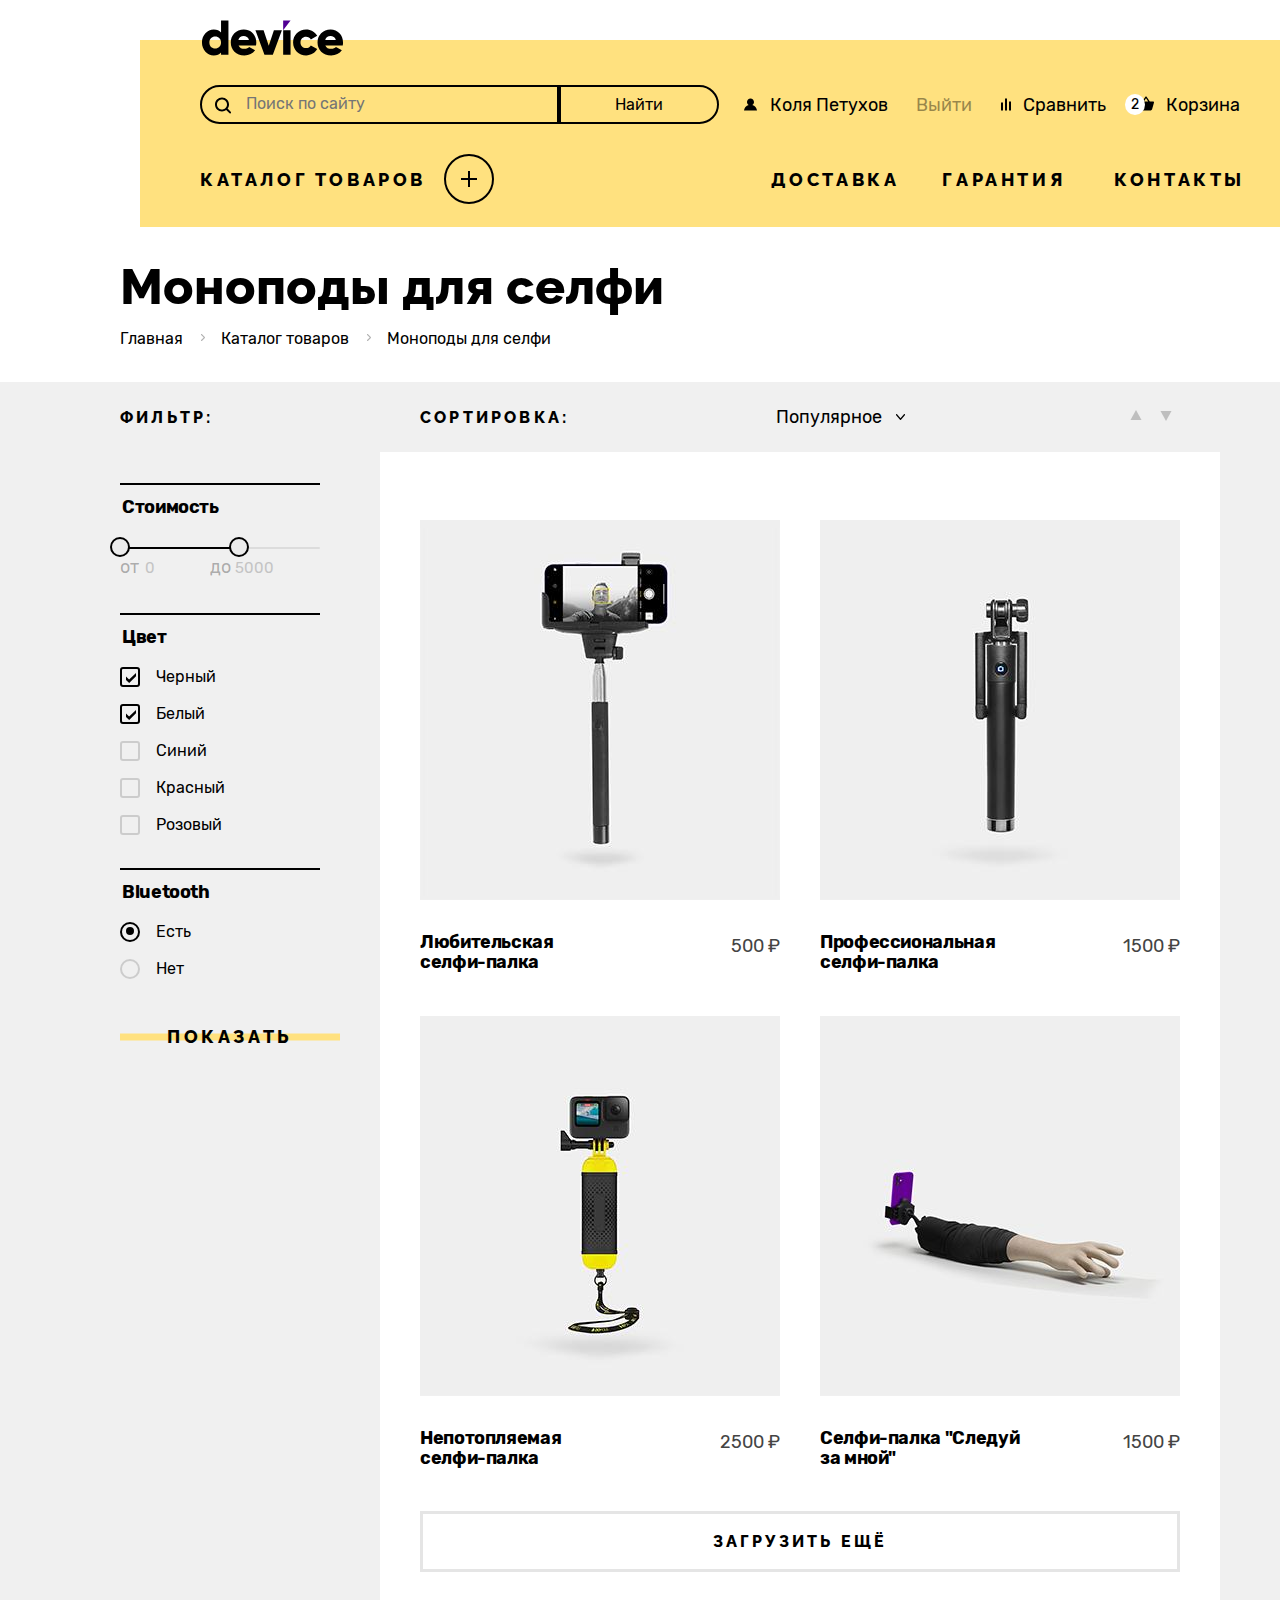
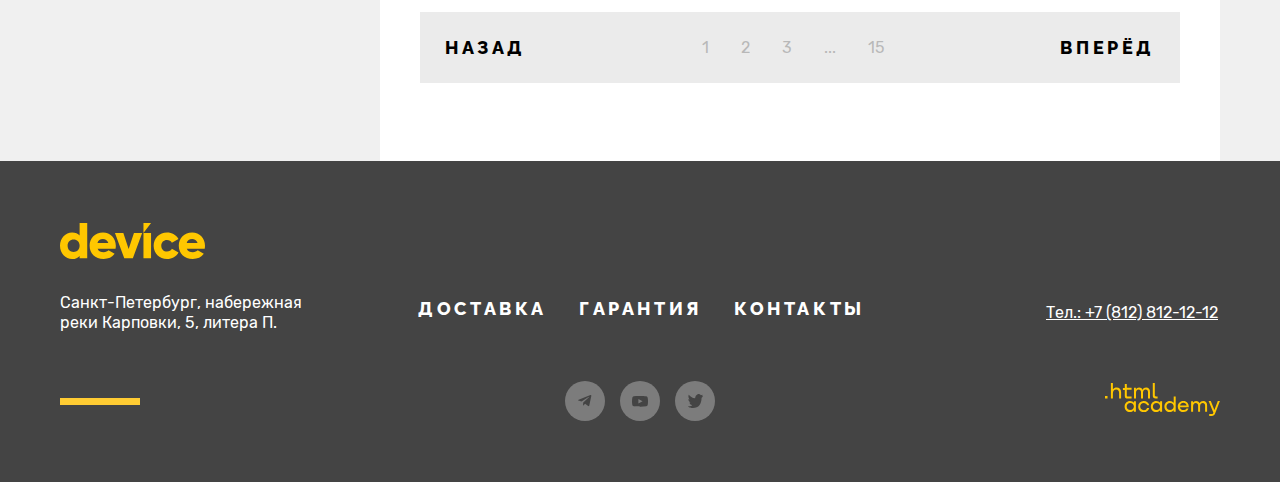
==== commit 20ce130d: "end number tree" ====
--- a/catalog.html
+++ b/catalog.html
@@ -40,13 +40,7 @@
 
             <form class="search-form" action="https://echo.htmlacademy.ru/" method="post">
               <div class="input-wrapper">
-                <svg class="imput-search-ico" aria-hidden="true" focusable="false" width="16" height="17"
-                  viewBox="0 0 16 17" fill="none" xmlns="http://www.w3.org/2000/svg">
-                  <path
-                    d="m15.7 14.69-3.1-3.1c.9-1.2 1.4-2.6 1.4-4.2 0-3.9-3.1-7-7-7s-7 3.1-7 7 3.1 7 7 7c1.6 0 3-.5 4.2-1.4l3.1 3.1c.2.2.4.3.7.3.6 0 1-.4 1-1 0-.2-.1-.5-.3-.7ZM2 7.39c0-2.8 2.2-5 5-5s5 2.2 5 5-2.2 5-5 5-5-2.2-5-5Z"
-                    fill="CurrentColor" />
-                </svg>
-                <input class="header-search-input " name="search" type="text" placeholder="Поиск по сайту" required>
+                <input class="header-search-input " name="search" type="search" placeholder="Поиск по сайту" required>
               </div>
               <div class="focus-btn-wrapper">
                 <button class="search-btn" type="submit">Найти</button>
@@ -86,40 +80,44 @@
                 Корзина
               </a>
 
-              <div class="cart-container">
-                <ul class="cart-list">
-                  <li class="cart-item">
-                    <a class="cart-item-link">
-                      <img src="./images/catalog-page/products/amateur-selfie-stick.jpg" alt="Товар" width="39"
-                        height="43" />
-                      <p class="cart-item-title">Любительская селфи-палка</p>
-                    </a>
-                  </li>
-                  <li class="cart-item-btn">
-                    <button class="item-delite">
-                      <span class="visually-hidden">Удалить товар.</span>
-                    </button>
-                  </li>
-                </ul>
-                <ul class="cart-list">
-                  <li class="cart-item">
-                    <a class="cart-item-link">
-                      <img src="./images/catalog-page/products/professional-selfie-stick.jpg" alt="Товар" width="39"
-                        height="43" />
-                      <p class="cart-item-title">Профессиональная селфи-палка</p>
-                    </a>
-                  </li>
-                  <li class="cart-item-btn">
-                    <button class="item-delite">
-                      <span class="visually-hidden">Удалить товар.</span>
-                    </button>
-                  </li>
-                </ul>
+              <div class="cart-container ">
+                <div class="padding-wrapper-products">
+                  <ul class="cart-list">
+                    <li class="cart-item">
+                      <a class="cart-item-link">
+                        <img src="./images/catalog-page/products/amateur-selfie-stick.jpg" alt="Товар" width="39"
+                          height="43" />
+                        <p class="cart-item-title">Любительская селфи-палка</p>
+                      </a>
+                    </li>
+                    <li class="cart-item-btn">
+                      <button class="item-delite">
+                        <span class="visually-hidden">Удалить товар.</span>
+                      </button>
+                    </li>
+                  </ul>
+                  <ul class="cart-list">
+                    <li class="cart-item">
+                      <a class="cart-item-link">
+                        <img src="./images/catalog-page/products/professional-selfie-stick.jpg" alt="Товар" width="39"
+                          height="43" />
+                        <p class="cart-item-title">Профессиональная селфи-палка</p>
+                      </a>
+                    </li>
+                    <li class="cart-item-btn">
+                      <button class="item-delite">
+                        <span class="visually-hidden">Удалить товар.</span>
+                      </button>
+                    </li>
+                  </ul>
+                </div>
                 <div class="cart-total">
                   <p>Товаров: 2</p>
                   <p>Сумма: 2000 ₽</p>
                 </div>
-                <a href="#" class="cart-open-link">Откртыть корзину</a>
+                <div class="padding-wrapper-link">
+                  <a href="#" class="cart-open-link">Откртыть корзину</a>
+                </div>
               </div>
             </li>
           </ul>
@@ -550,7 +548,7 @@
         <ul class="footer-social-list">
           <li class="footer-social-item">
             <a class="footer-social-link" href="https://t.me/htmlacademy">
-              <svg class="footer-social-ico" width="14" height="12" viewBox="0 0 14 12" fill="none"
+              <svg class="footer-social-ico" width="14" height="12" alt="HTML Academy" viewBox="0 0 14 12" fill="none"
                 xmlns="http://www.w3.org/2000/svg">
                 <path
                   d="M12.44.07.62 4.63c-.8.33-.8.78-.14.98l3.03.94 7.02-4.43c.33-.2.64-.09.39.13l-5.7 5.13-.2 3.13c.3 0 .44-.14.61-.3l1.48-1.44 3.06 2.27c.57.31.97.15 1.12-.53l2-9.48c.21-.83-.3-1.2-.85-.96Z"
--- a/styles/styles.css
+++ b/styles/styles.css
@@ -68,6 +68,7 @@
 
 .header-container {
   max-width: 1440px;
+  min-width: 1280px;
   margin: 0 auto;
   background-color: #ffffff;
 }
@@ -310,6 +311,13 @@
   border: 2px solid #000000;
   cursor: pointer;
   outline: none;
+  background-image: url(../images/header/seach-ico.svg);
+  background-repeat: no-repeat;
+  background-position: 13px 10px;
+}
+
+.header-search-input[type="search"]::-webkit-search-cancel-button {
+  display: none;
 }
 
 .input-wrapper:focus-within {
@@ -594,12 +602,12 @@
 
 .cart-container {
   position: absolute;
-  top: 120%;
-  -webkit-transform: translateX(-46%);
-  -ms-transform: translateX(-46%);
-  transform: translateX(-46%);
+  top: 165%;
+  -webkit-transform: translateX(-44%);
+  -ms-transform: translateX(-44%);
+  transform: translateX(-44%);
   z-index: 3;
-  width: 360px;
+  min-width: 320px;
   font-size: 18px;
   line-height: 21px;
   color: #ffffff;
@@ -607,6 +615,14 @@
   display: none;
 }
 
+.padding-wrapper-products {
+  padding: 20px;
+}
+
+.padding-wrapper-link {
+  padding: 20px;
+}
+
 .card-container-open {
   display: block;
 }
@@ -619,28 +635,30 @@
   content: "";
   background-image: url("../images/modal/tooltyp-text-arrow.svg");
   width: 14px;
-  height: 6px;
-  position: absolute;
-  top: -6px;
-  right: 165px;
+  height: 9px;
+  position: absolute;
+  top: -4px;
+  right: 152px;
 }
 
 .cart-list {
   display: -ms-grid;
   display: grid;
-  padding: 20px 20px 0px 20px;
-  -ms-grid-columns: 1fr 44px;
-  grid-template-columns: 1fr 44px;
+  -ms-grid-columns: 1fr 37px;
+  grid-template-columns: 1fr 37px;
+  padding: 0;
   list-style-type: none;
-  margin-bottom: 23px;
+}
+
+.cart-list:not(:last-child) {
+  margin-bottom: 43px;
 }
 
 .cart-item-link {
   display: -ms-grid;
   display: grid;
-  -ms-grid-columns: 40px 235px;
-  grid-template-columns: 40px 235px;
-  border: 2px solid transparent;
+  -ms-grid-columns: 62px 171px;
+  grid-template-columns: 62px 171px;
   cursor: pointer;
 }
 
@@ -649,24 +667,24 @@
 }
 
 .cart-item-link:focus {
-  border-color: #af4fff;
+  outline: 2px solid #af4fff;
 }
 
 .cart-item-link:active {
   opacity: 0.3;
-  border-color: #af4fff;
+  outline: 2px solid #af4fff;
 }
 
 .cart-item-btn {
   position: relative;
-  padding-right: 20px;
 }
 
 .item-delite {
   position: absolute;
   width: 20px;
   height: 20px;
-  left: 20px;
+  left: 21px;
+  top: -6px;
   border: none;
   background-image: url("../images/cart-popover/close-btn.svg");
   background-position: center;
@@ -691,8 +709,6 @@
   width: 120px;
   padding: 0;
   margin: 0;
-  margin-left: 23px;
-  margin-right: 87px;
   font-family: "Rubik", sans-serif;
   font-style: normal;
   font-weight: 400;
@@ -705,11 +721,10 @@
   display: -webkit-box;
   display: -ms-flexbox;
   display: flex;
-  width: 320px;
-  padding: 0px 20px;
+  min-height: 44px;
   -webkit-box-pack: justify;
   -ms-flex-pack: justify;
-  justify-content: space-between;
+  justify-content: space-around;
   background-color: #1a1a1a;
   font-family: "Rubik", sans-serif;
   font-style: normal;
@@ -721,15 +736,28 @@
   align-items: center;
   text-align: right;
   color: #ffffff;
-  margin-bottom: 20px;
+}
+
+.cart-total p {
+  padding: 0;
+  margin: 0;
+}
+
+.cart-total p:nth-child(1) {
+  margin-left: -20px;
+}
+
+.cart-total p:nth-child(2) {
+  margin-right: -20px;
 }
 
 .cart-open-link {
-  display: block;
-  width: 280px;
-  padding: 14px 25px;
-  margin: 0 auto;
-  margin-bottom: 20px;
+  display: flex;
+  flex-wrap: wrap;
+  align-items: center;
+  justify-content: center;
+  min-height: 50px;
+  min-width: 230px;
   font-family: "Raleway", sans-serif;
   font-size: 18px;
   line-height: 21px;
@@ -737,7 +765,6 @@
   color: #000000;
   text-transform: uppercase;
   background-color: #ffffff;
-  text-align: center;
   cursor: pointer;
   text-decoration: none;
 }
@@ -1034,7 +1061,7 @@
   max-height: 560px;
   height: 100%;
   display: none;
-  margin-bottom: 73px;
+  margin-bottom: -14px;
 }
 
 /*slider two*/
@@ -1097,6 +1124,7 @@
   position: relative;
   min-width: 560px;
   min-height: 495px;
+  margin-left: 40px;
 }
 
 /*slider white number*/
@@ -1117,6 +1145,8 @@
 .slider-item-slogan {
   padding: 0;
   margin: 0;
+  max-width: 545px;
+  min-height: 100px;
   margin-top: -27px;
   margin-bottom: 29px;
   font-family: "Raleway", sans-serif;
@@ -1577,6 +1607,10 @@
   width: 7px;
   height: 319px;
   background: #000000;
+}
+
+.servises-item {
+  max-width: 153px;
 }
 
 .servises-item:not(:last-child) {
@@ -2054,7 +2088,7 @@
   display: -webkit-box;
   display: -ms-flexbox;
   display: flex;
-  padding: 0 20px 5px 16px;
+  padding: 0 20px 0 16px;
   width: 558px;
   height: 61px;
   font-family: "Rubik";
@@ -2249,6 +2283,8 @@
   display: -webkit-box;
   display: -ms-flexbox;
   display: flex;
+  flex-wrap: wrap;
+  max-width: 460px;
   list-style: none;
   padding: 0;
   margin: 0;
@@ -2357,6 +2393,8 @@
 
 .footer-social-list {
   display: flex;
+  flex-wrap: wrap;
+  max-width: 150px;
   -webkit-box-pack: justify;
   -ms-flex-pack: justify;
   justify-content: space-between;
@@ -2560,7 +2598,7 @@
 
 /* Inner filtres */
 
-fieldset {
+.catalog-filter fieldset {
   border: none;
 }
 
@@ -3151,6 +3189,9 @@
   font-size: 18px;
   line-height: 21px;
   color: #444444;
+  align-self: center;
+  justify-self: end;
+  padding-bottom: 13px;
 }
 
 .product-show-more {
@@ -3406,13 +3447,13 @@
   height: 568px;
   background-color: #ffffff;
   border: 10px solid #000000;
-  padding: 64px 71px;
+  padding: 64px 61px 64px 71px;
 }
 
 .modal-close-button {
   position: absolute;
   padding: 0;
-  top: 71px;
+  top: 75px;
   right: 70px;
   width: 26px;
   height: 26px;
@@ -3567,7 +3608,7 @@
 
 .needs-group {
   position: relative;
-  width: 767px;
+  width: 759px;
   display: -webkit-box;
   display: -ms-flexbox;
   display: flex;
@@ -3613,6 +3654,7 @@
   line-height: 20px;
   letter-spacing: -0.02em;
   color: #000000;
+  padding-left: 16px;
 }
 
 .label-ico {
@@ -3634,7 +3676,7 @@
   position: absolute;
   top: -2px;
   right: 0;
-  margin-right: 42px;
+  margin-right: 33px;
   cursor: pointer;
 }
 
@@ -3664,16 +3706,15 @@
   line-height: 17px;
   font-weight: normal;
   text-transform: none;
-  padding: 5px 8px;
-  border-radius: 8px;
-  width: 160px;
+  padding: 19px 21px;
+  width: 200px;
   position: absolute;
   background: #000000;
   -webkit-box-shadow: 0px 10px 0px rgba(0, 0, 0, 0.1);
   box-shadow: 0px 10px 0px rgba(0, 0, 0, 0.1);
   bottom: 100%;
-  margin-bottom: -148px;
-  left: -27px;
+  margin-bottom: -177px;
+  left: -20px;
   -webkit-transform: translateX(-50%);
   -ms-transform: translateX(-50%);
   transform: translateX(-50%);
@@ -3693,7 +3734,7 @@
   height: 6px;
   position: absolute;
   top: -6px;
-  right: 39px;
+  right: 60px;
 }
 
 .quantity-needs {
@@ -3712,7 +3753,6 @@
   align-items: center;
   text-align: center;
   color: #000000;
-  padding-left: 7px;
   background: #f0f0f0;
   outline: none;
   cursor: pointer;
@@ -3734,10 +3774,10 @@
 
 .quantity-button {
   position: relative;
-  width: 60px;
+  width: 70px;
   height: 60px;
   border: none;
-  padding: 20px 22px;
+  padding: 20px 13px;
   margin: 0;
   margin-top: 34px;
   background: #f0f0f0;
@@ -3761,8 +3801,8 @@
 .button-minus::after {
   content: "";
   position: absolute;
-  top: 27px;
-  right: 20px;
+  top: 28px;
+  right: 22px;
   width: 15px;
   height: 3px;
   background-image: url("../images/modal/modal-minus.svg");
@@ -3773,7 +3813,7 @@
 .button-plus::before {
   content: "";
   position: absolute;
-  top: 22px;
+  top: 24px;
   right: 23px;
   width: 14px;
   height: 13px;
@@ -3786,5 +3826,5 @@
   -ms-grid-column: 3;
   -ms-grid-column-span: -2;
   grid-column: 3/1;
-  width: 191px;
-}
+  width: 200px;
+}
